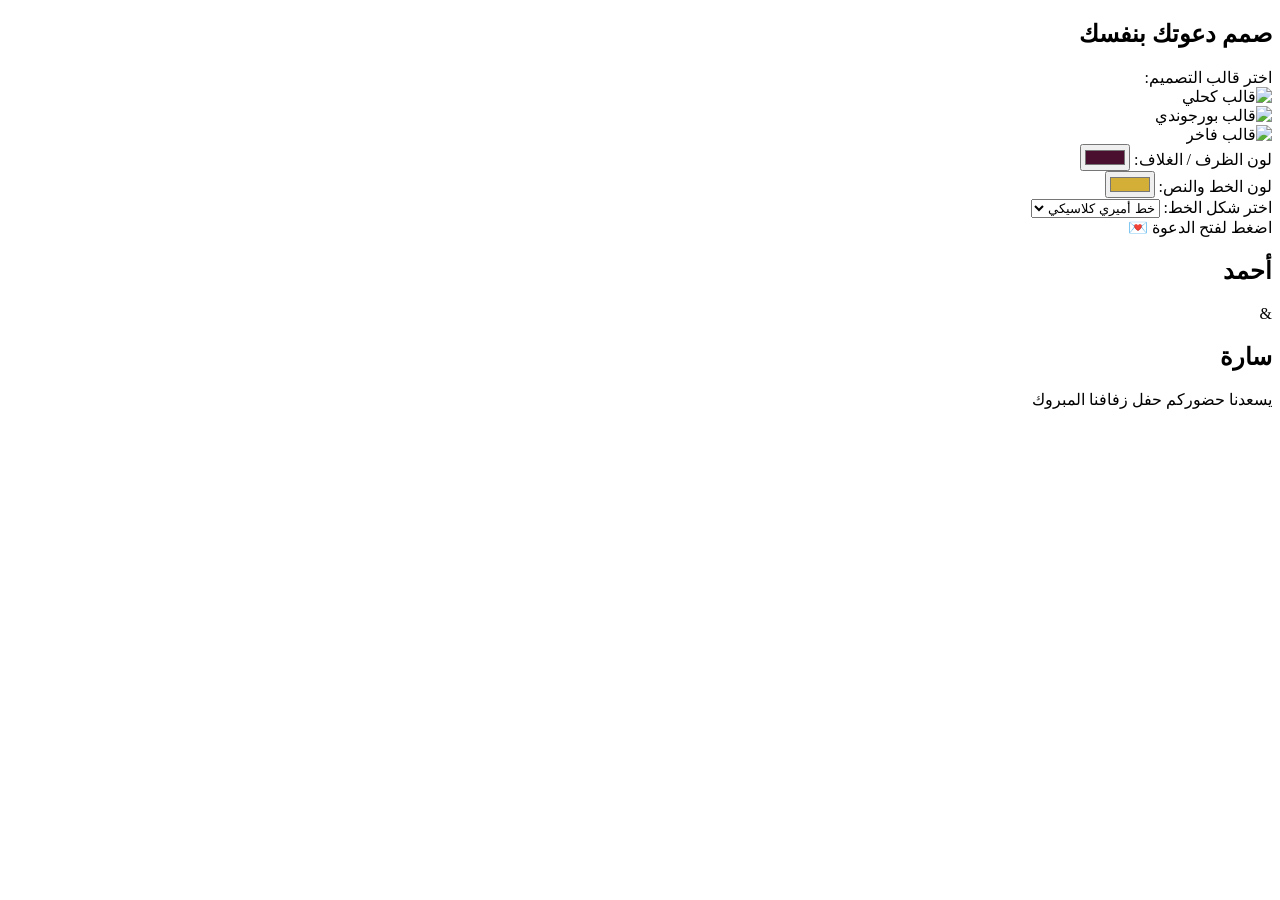
==== index.html @ c44950e5 "index.html" ====
<!DOCTYPE html>
<html lang="ar" dir="rtl">
<head>
    <meta charset="UTF-8">
    <meta name="viewport" content="width=device-width, initial-scale=1.0">
    <title>تصميم دعوات رقمية فخمة</title>
    <link rel="stylesheet" href="style.css">
    <!-- استدعاء خطوط جوجل اللي حملتها -->
    <link href="https://fonts.googleapis.com/css2?family=Amiri:wght@400;700&family=Cairo:wght@400;700&display=swap" rel="stylesheet">
</head>
<body>

    <div class="app-container">
        <!-- شاشة اختيار القالب والألوان -->
        <section class="control-panel">
            <h2>صمم دعوتك بنفسك</h2>
            
            <!-- 1. اختيار القالب الأساسي (الصور اللي رفعتها) -->
            <label>اختر قالب التصميم:</label>
            <div class="templates-grid">
                <div class="template-thumb" onclick="changeTheme('images/theme1.jpg', '#0b192c', '#d4af37')">
                    <img src="images/theme1.jpg" alt="قالب كحلي">
                </div>
                <div class="template-thumb" onclick="changeTheme('images/theme2.jpg', '#4a0e2e', '#f3e5ab')">
                    <img src="images/theme2.jpg" alt="قالب بورجوندي">
                </div>
                <div class="template-thumb" onclick="changeTheme('images/theme3.jpg', '#3b0917', '#ffffff')">
                    <img src="images/theme3.jpg" alt="قالب فاخر">
                </div>
            </div>

            <!-- 2. أدوات التحكم في الألوان (الظرف والخطوط) -->
            <div class="color-pickers">
                <div class="picker-group">
                    <label>لون الظرف / الغلاف:</label>
                    <input type="color" id="envelopeColorPicker" value="#4a0e2e" onchange="updateEnvelopeColor(this.value)">
                </div>
                <div class="picker-group">
                    <label>لون الخط والنص:</label>
                    <input type="color" id="textColorPicker" value="#d4af37" onchange="updateTextColor(this.value)">
                </div>
            </div>

            <!-- 3. اختيار الخط -->
            <label>اختر شكل الخط:</label>
            <select id="fontSelector" onchange="changeFont(this.value)">
                <option value="'Amiri', serif">خط أميري كلاسيكي</option>
                <option value="'Cairo', sans-serif">خط كايرو عصري</option>
            </select>
        </section>

        <!-- معاينة الدعوة الحية (الظرف والكارت) -->
        <section class="preview-section" id="previewBackground" style="background-image: url('images/theme1.jpg');">
            
            <!-- الظرف المتحرك الذي يفتح -->
            <div class="envelope" id="envelopeBox" onclick="openEnvelope()">
                <div class="envelope-flap" id="envelopeFlap"></div>
                <div class="seal-btn">اضغط لفتح الدعوة 💌</div>
            </div>

            <!-- محتوى الدعوة الداخلي -->
            <div class="invitation-card" id="invitationCard">
                <h1 id="groomName">أحمد</h1>
                <span class="ampersand">&</span>
                <h1 id="brideName">سارة</h1>
                <p class="event-date">يسعدنا حضوركم حفل زفافنا المبروك</p>
            </div>
        </section>
    </div>

    <script src="script.js"></script>
</body>
                  </html>
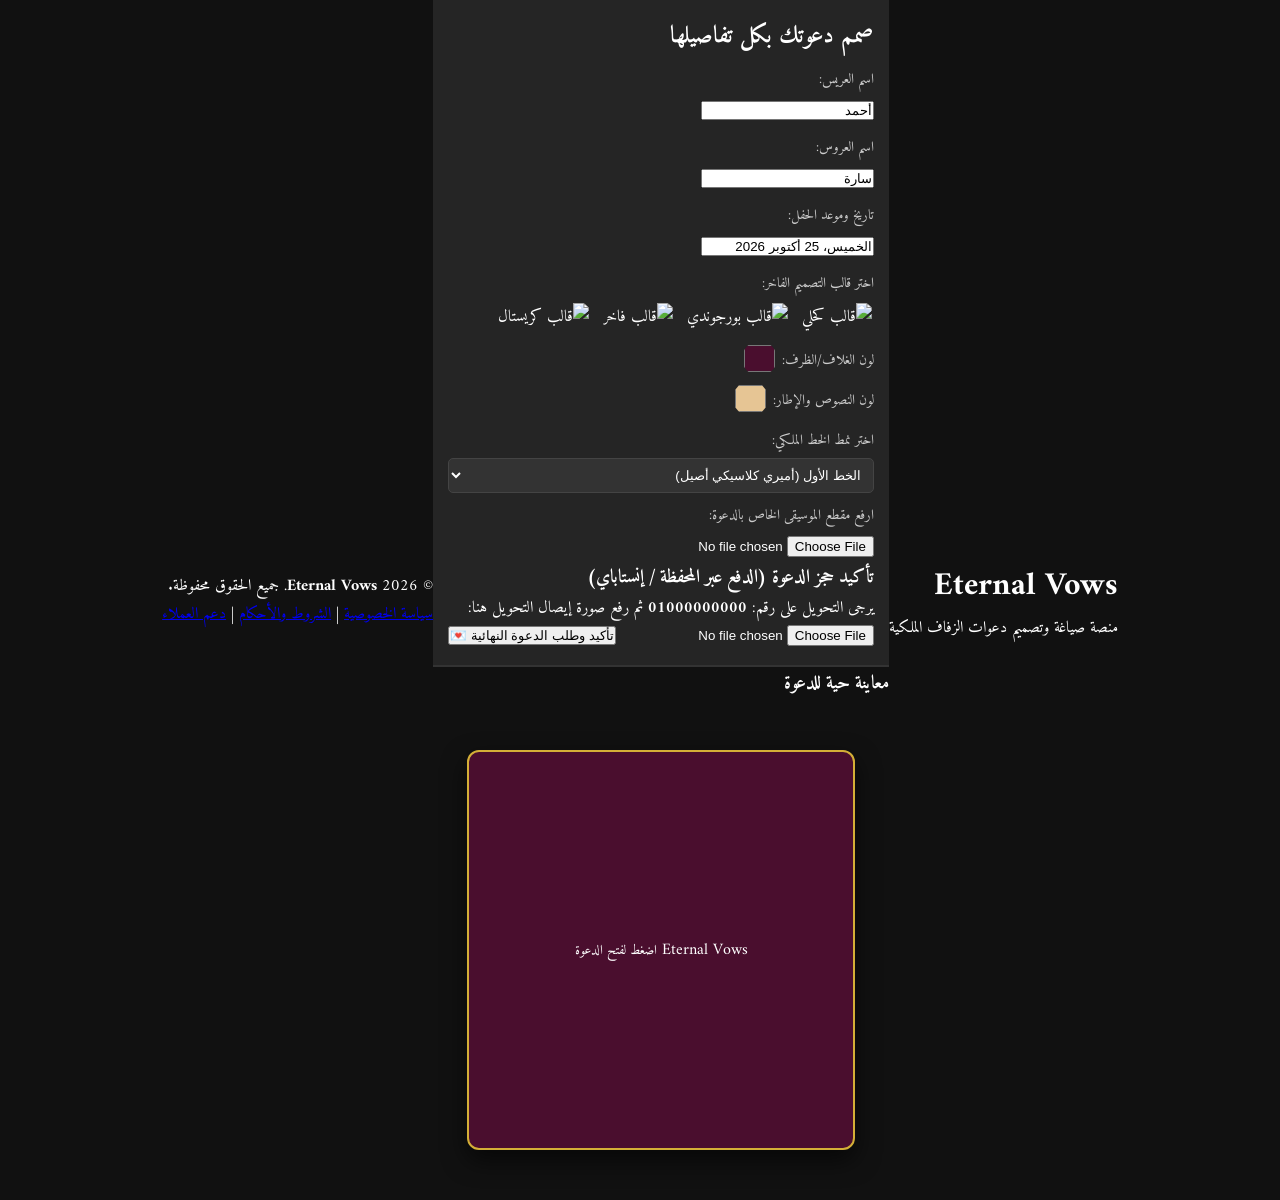
==== commit 46fbe4ae: "index.html" ====
--- a/index.html
+++ b/index.html
@@ -3,72 +3,139 @@
 <head>
     <meta charset="UTF-8">
     <meta name="viewport" content="width=device-width, initial-scale=1.0">
-    <title>تصميم دعوات رقمية فخمة</title>
+    <title>Eternal Vows | منصة دعوات الزفاف الرقمية الفخمة</title>
     <link rel="stylesheet" href="style.css">
-    <!-- استدعاء خطوط جوجل اللي حملتها -->
-    <link href="https://fonts.googleapis.com/css2?family=Amiri:wght@400;700&family=Cairo:wght@400;700&display=swap" rel="stylesheet">
+    <!-- استدعاء خطوط جوجل الافتراضية والخطوط الخاصة بك -->
+    <link href="https://fonts.googleapis.com/css2?family=Amiri:wght@400;700&family=Cairo:wght@300;400;600;700&family=Reem+Kufi:wght@400;700&display=swap" rel="stylesheet">
 </head>
 <body>
 
-    <div class="app-container">
-        <!-- شاشة اختيار القالب والألوان -->
+    <!-- الهيدر الثابت للبراند -->
+    <header class="brand-header">
+        <div class="logo-container">
+            <h1 class="brand-name">Eternal Vows</h1>
+            <p class="brand-tagline">منصة صياغة وتصميم دعوات الزفاف الملكية</p>
+        </div>
+    </header>
+
+    <!-- المحتوى الرئيسي للموقع -->
+    <main class="main-container">
+        
+        <!-- لوحة التحكم الاحترافية لتصميم الدعوة -->
         <section class="control-panel">
-            <h2>صمم دعوتك بنفسك</h2>
-            
-            <!-- 1. اختيار القالب الأساسي (الصور اللي رفعتها) -->
-            <label>اختر قالب التصميم:</label>
-            <div class="templates-grid">
-                <div class="template-thumb" onclick="changeTheme('images/theme1.jpg', '#0b192c', '#d4af37')">
-                    <img src="images/theme1.jpg" alt="قالب كحلي">
-                </div>
-                <div class="template-thumb" onclick="changeTheme('images/theme2.jpg', '#4a0e2e', '#f3e5ab')">
-                    <img src="images/theme2.jpg" alt="قالب بورجوندي">
-                </div>
-                <div class="template-thumb" onclick="changeTheme('images/theme3.jpg', '#3b0917', '#ffffff')">
-                    <img src="images/theme3.jpg" alt="قالب فاخر">
+            <h2>صمم دعوتك بكل تفاصيلها</h2>
+
+            <!-- 1. إدخال أسماء العروسين وتفاصيل الحفل -->
+            <div class="form-group">
+                <label>اسم العريس:</label>
+                <input type="text" id="inputGroom" value="أحمد" oninput="updateGroomName(this.value)">
+            </div>
+            <div class="form-group">
+                <label>اسم العروس:</label>
+                <input type="text" id="inputBride" value="سارة" oninput="updateBrideName(this.value)">
+            </div>
+            <div class="form-group">
+                <label>تاريخ وموعد الحفل:</label>
+                <input type="text" id="inputDate" value="الخميس، 25 أكتوبر 2026" oninput="updateDate(this.value)">
+            </div>
+
+            <!-- 2. اختيار القالب الأساسي -->
+            <div class="form-group">
+                <label>اختر قالب التصميم الفاخر:</label>
+                <div class="templates-grid">
+                    <div class="template-thumb" onclick="changeTheme('images/theme1.jpg', '#0f172a', '#d4af37')">
+                        <img src="images/theme1.jpg" alt="قالب كحلي">
+                    </div>
+                    <div class="template-thumb" onclick="changeTheme('images/theme2.jpg', '#4a0e2e', '#e6c594')">
+                        <img src="images/theme2.jpg" alt="قالب بورجوندي">
+                    </div>
+                    <div class="template-thumb" onclick="changeTheme('images/theme3.jpg', '#2d0c15', '#ffffff')">
+                        <img src="images/theme3.jpg" alt="قالب فاخر">
+                    </div>
+                    <div class="template-thumb" onclick="changeTheme('images/theme4.jpg', '#5c1d32', '#f3d5b5')">
+                        <img src="images/theme4.jpg" alt="قالب كريستال">
+                    </div>
                 </div>
             </div>
 
-            <!-- 2. أدوات التحكم في الألوان (الظرف والخطوط) -->
-            <div class="color-pickers">
+            <!-- 3. لوحة التحكم بالألوان الملكية المتدرجة -->
+            <div class="color-control-grid">
                 <div class="picker-group">
-                    <label>لون الظرف / الغلاف:</label>
+                    <label>لون الغلاف/الظرف:</label>
                     <input type="color" id="envelopeColorPicker" value="#4a0e2e" onchange="updateEnvelopeColor(this.value)">
                 </div>
                 <div class="picker-group">
-                    <label>لون الخط والنص:</label>
-                    <input type="color" id="textColorPicker" value="#d4af37" onchange="updateTextColor(this.value)">
+                    <label>لون النصوص والإطار:</label>
+                    <input type="color" id="textColorPicker" value="#e6c594" onchange="updateTextColor(this.value)">
                 </div>
             </div>
 
-            <!-- 3. اختيار الخط -->
-            <label>اختر شكل الخط:</label>
-            <select id="fontSelector" onchange="changeFont(this.value)">
-                <option value="'Amiri', serif">خط أميري كلاسيكي</option>
-                <option value="'Cairo', sans-serif">خط كايرو عصري</option>
-            </select>
+            <!-- 4. اختيار شكل الخطوط الخمسة الخاصة بك -->
+            <div class="form-group">
+                <label>اختر نمط الخط الملكي:</label>
+                <select id="fontSelector" onchange="changeFont(this.value)">
+                    <option value="'Amiri', serif">الخط الأول (أميري كلاسيكي أصيل)</option>
+                    <option value="'Reem Kufi', sans-serif">الخط الثاني (رُيم كوفي فخم)</option>
+                    <option value="'Cairo', sans-serif">الخط الثالث (كايرو عصري ناعم)</option>
+                    <option value="'MyCustomFont4', serif">الخط الرابع (ملكي خاص)</option>
+                    <option value="'MyCustomFont5', sans-serif">الخط الخامس (توقيعي فاخر)</option>
+                </select>
+            </div>
+
+            <!-- 5. رفع الأغنية أو الموسيقى -->
+            <div class="form-group">
+                <label>ارفع مقطع الموسيقى الخاص بالدعوة:</label>
+                <input type="file" accept="audio/*" id="audioUpload">
+            </div>
+
+            <!-- 6. تأكيد الطلب والدفع (رفع إيصال الكاش) -->
+            <div class="checkout-section">
+                <h3>تأكيد حجز الدعوة (الدفع عبر المحفظة / إنستاباي)</h3>
+                <p class="payment-instructions">يرجى التحويل على رقم: <strong>01000000000</strong> ثم رفع صورة إيصال التحويل هنا:</p>
+                <input type="file" accept="image/*" id="receiptUpload">
+                <button class="submit-btn" onclick="submitOrder()">تأكيد وطلب الدعوة النهائية 💌</button>
+            </div>
         </section>
 
-        <!-- معاينة الدعوة الحية (الظرف والكارت) -->
-        <section class="preview-section" id="previewBackground" style="background-image: url('images/theme1.jpg');">
-            
-            <!-- الظرف المتحرك الذي يفتح -->
-            <div class="envelope" id="envelopeBox" onclick="openEnvelope()">
-                <div class="envelope-flap" id="envelopeFlap"></div>
-                <div class="seal-btn">اضغط لفتح الدعوة 💌</div>
-            </div>
+        <!-- منطقة معاينة الدعوة والظرف المتحرك (تتفاعل وحدها مع التصميم) -->
+        <section class="preview-section-wrapper">
+            <h3 class="preview-title">معاينة حية للدعوة</h3>
+            <div class="preview-section" id="previewBackground" style="background-image: url('images/theme1.jpg');">
+                
+                <!-- الظرف المتحرك بالختم الشمعي -->
+                <div class="envelope" id="envelopeBox" onclick="openEnvelope()">
+                    <div class="seal-badge">
+                        <span>Eternal Vows</span>
+                        <small>اضغط لفتح الدعوة</small>
+                    </div>
+                </div>
 
-            <!-- محتوى الدعوة الداخلي -->
-            <div class="invitation-card" id="invitationCard">
-                <h1 id="groomName">أحمد</h1>
-                <span class="ampersand">&</span>
-                <h1 id="brideName">سارة</h1>
-                <p class="event-date">يسعدنا حضوركم حفل زفافنا المبروك</p>
+                <!-- محتوى كارت الدعوة الداخلي -->
+                <div class="invitation-card" id="invitationCard">
+                    <span class="invite-header-text">يسعدنا حضوركم حفل زفافنا المبارك</span>
+                    <h1 id="displayGroom">أحمد</h1>
+                    <span class="ampersand">&</span>
+                    <h1 id="displayBride">سارة</h1>
+                    <p class="event-date-display" id="displayDate">الخميس، 25 أكتوبر 2026</p>
+                    <div class="welcome-msg">لتهنئتكم ومشاركتنا أجمل لحظات العمر</div>
+                </div>
             </div>
         </section>
-    </div>
+
+    </main>
+
+    <!-- الفوتر الثابت للحقوق والسياسات -->
+    <footer class="brand-footer">
+        <div class="footer-content">
+            <p>&copy; 2026 <strong>Eternal Vows</strong>. جميع الحقوق محفوظة.</p>
+            <div class="footer-links">
+                <a href="#">سياسة الخصوصية</a> | 
+                <a href="#">الشروط والأحكام</a> | 
+                <a href="#">دعم العملاء</a>
+            </div>
+        </div>
+    </footer>
 
     <script src="script.js"></script>
 </body>
-                  </html>
-                  
+</html>
--- a/style.css
+++ b/style.css
@@ -0,0 +1,163 @@
+:root {
+    --envelope-bg: #4a0e2e;
+    --text-color: #d4af37;
+    --main-font: 'Amiri', serif;
+}
+
+* {
+    box-sizing: border-box;
+    margin: 0;
+    padding: 0;
+}
+
+body {
+    font-family: var(--main-font);
+    background-color: #111;
+    color: #fff;
+    display: flex;
+    justify-content: center;
+    align-items: center;
+    min-height: 100vh;
+}
+
+.app-container {
+    width: 100%;
+    max-width: 450px;
+    background: #1e1e1e;
+    border-radius: 20px;
+    overflow: hidden;
+    box-shadow: 0 10px 30px rgba(0,0,0,0.5);
+}
+
+.control-panel {
+    padding: 15px;
+    background: #252525;
+    border-bottom: 2px solid #333;
+}
+
+.control-panel label {
+    display: block;
+    margin: 10px 0 5px;
+    font-size: 14px;
+    color: #ccc;
+}
+
+.templates-grid {
+    display: flex;
+    gap: 10px;
+    overflow-x: auto;
+    padding-bottom: 5px;
+}
+
+.template-thumb img {
+    width: 60px;
+    height: 90px;
+    object-fit: cover;
+    border-radius: 8px;
+    cursor: pointer;
+    border: 2px solid transparent;
+}
+
+.template-thumb img:hover {
+    border-color: #d4af37;
+}
+
+.color-pickers {
+    display: flex;
+    justify-content: space-between;
+    margin-top: 10px;
+}
+
+.picker-group {
+    display: flex;
+    align-items: center;
+    gap: 5px;
+}
+
+.picker-group input[type="color"] {
+    border: none;
+    width: 35px;
+    height: 35px;
+    border-radius: 50%;
+    cursor: pointer;
+    background: none;
+}
+
+select {
+    width: 100%;
+    padding: 8px;
+    border-radius: 5px;
+    background: #333;
+    color: #fff;
+    border: 1px solid #444;
+}
+
+/* شاشة المعاينة والظرف */
+.preview-section {
+    position: relative;
+    width: 100%;
+    height: 500px;
+    background-size: cover;
+    background-position: center;
+    display: flex;
+    justify-content: center;
+    align-items: center;
+    overflow: hidden;
+}
+
+/* الظرف */
+.envelope {
+    position: absolute;
+    width: 85%;
+    height: 80%;
+    background-color: var(--envelope-bg);
+    border-radius: 12px;
+    box-shadow: 0 10px 25px rgba(0,0,0,0.6);
+    display: flex;
+    justify-content: center;
+    align-items: center;
+    cursor: pointer;
+    transition: transform 0.8s ease, opacity 0.5s ease;
+    z-index: 10;
+    border: 2px solid var(--text-color);
+}
+
+.envelope.open {
+    transform: translateY(-100%) scale(0.9);
+    opacity: 0;
+    pointer-events: none;
+}
+
+.seal-btn {
+    background: var(--text-color);
+    color: #111;
+    padding: 10px 20px;
+    border-radius: 30px;
+    font-weight: bold;
+    box-shadow: 0 4px 10px rgba(0,0,0,0.3);
+}
+
+/* كارت الدعوة الداخلي */
+.invitation-card {
+    text-align: center;
+    padding: 20px;
+    z-index: 1;
+    color: var(--text-color);
+    font-family: var(--main-font);
+}
+
+.invitation-card h1 {
+    font-size: 32px;
+    margin: 5px 0;
+    text-shadow: 0 2px 4px rgba(0,0,0,0.5);
+}
+
+.ampersand {
+    font-size: 20px;
+    color: var(--text-color);
+}
+
+.event-date {
+    margin-top: 15px;
+    font-size: 16px;
+  }
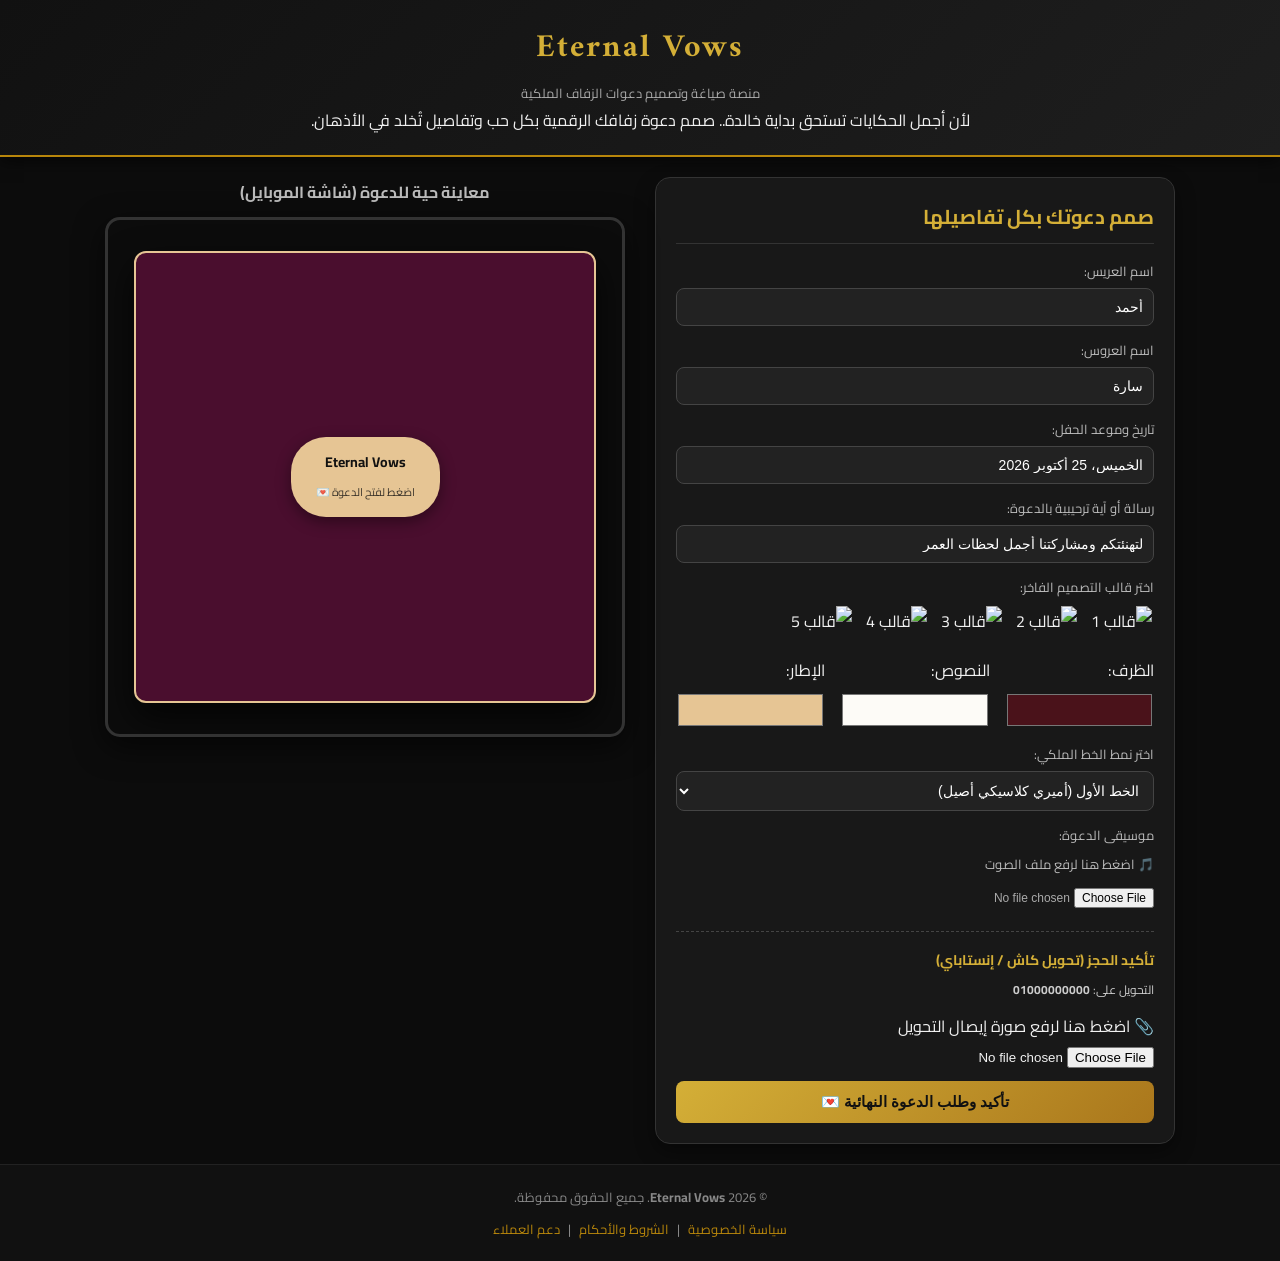
==== commit 1a4c7456: "index.html" ====
--- a/index.html
+++ b/index.html
@@ -5,27 +5,30 @@
     <meta name="viewport" content="width=device-width, initial-scale=1.0">
     <title>Eternal Vows | منصة دعوات الزفاف الرقمية الفخمة</title>
     <link rel="stylesheet" href="style.css">
-    <!-- استدعاء خطوط جوجل الافتراضية والخطوط الخاصة بك -->
+    <!-- استدعاء خطوط جوجل والخطوط الملكية -->
     <link href="https://fonts.googleapis.com/css2?family=Amiri:wght@400;700&family=Cairo:wght@300;400;600;700&family=Reem+Kufi:wght@400;700&display=swap" rel="stylesheet">
 </head>
 <body>
 
-    <!-- الهيدر الثابت للبراند -->
+    <!-- الهيدر الثابت للبراند مع الجملة الترحيبية الراقية -->
     <header class="brand-header">
         <div class="logo-container">
             <h1 class="brand-name">Eternal Vows</h1>
             <p class="brand-tagline">منصة صياغة وتصميم دعوات الزفاف الملكية</p>
+        </div>
+        <div class="welcome-banner">
+            <p>لأن أجمل الحكايات تستحق بداية خالدة.. صمم دعوة زفافك الرقمية بكل حب وتفاصيل تُخلد في الأذهان.</p>
         </div>
     </header>
 
     <!-- المحتوى الرئيسي للموقع -->
     <main class="main-container">
         
-        <!-- لوحة التحكم الاحترافية لتصميم الدعوة -->
+        <!-- لوحة التحكم الاحترافية -->
         <section class="control-panel">
             <h2>صمم دعوتك بكل تفاصيلها</h2>
 
-            <!-- 1. إدخال أسماء العروسين وتفاصيل الحفل -->
+            <!-- أسماء العروسين وتاريخ الحفل -->
             <div class="form-group">
                 <label>اسم العريس:</label>
                 <input type="text" id="inputGroom" value="أحمد" oninput="updateGroomName(this.value)">
@@ -38,39 +41,50 @@
                 <label>تاريخ وموعد الحفل:</label>
                 <input type="text" id="inputDate" value="الخميس، 25 أكتوبر 2026" oninput="updateDate(this.value)">
             </div>
+            <div class="form-group">
+                <label>رسالة أو آية ترحيبية بالدعوة:</label>
+                <input type="text" id="inputCustomMsg" value="لتهنئتكم ومشاركتنا أجمل لحظات العمر" oninput="updateCustomMsg(this.value)">
+            </div>
 
-            <!-- 2. اختيار القالب الأساسي -->
+            <!-- اختيار القالب الأساسي من صورك -->
             <div class="form-group">
                 <label>اختر قالب التصميم الفاخر:</label>
                 <div class="templates-grid">
-                    <div class="template-thumb" onclick="changeTheme('images/theme1.jpg', '#0f172a', '#d4af37')">
-                        <img src="images/theme1.jpg" alt="قالب كحلي">
+                    <div class="template-thumb" onclick="changeTheme('images/theme1.jpg', '#4a121a', '#fdfbf7', '#e6c594')">
+                        <img src="images/theme1.jpg" alt="قالب 1">
                     </div>
-                    <div class="template-thumb" onclick="changeTheme('images/theme2.jpg', '#4a0e2e', '#e6c594')">
-                        <img src="images/theme2.jpg" alt="قالب بورجوندي">
+                    <div class="template-thumb" onclick="changeTheme('images/theme2.jpg', '#2d0c15', '#fdfbf7', '#d4af37')">
+                        <img src="images/theme2.jpg" alt="قالب 2">
                     </div>
-                    <div class="template-thumb" onclick="changeTheme('images/theme3.jpg', '#2d0c15', '#ffffff')">
-                        <img src="images/theme3.jpg" alt="قالب فاخر">
+                    <div class="template-thumb" onclick="changeTheme('images/theme3.jpg', '#1e293b', '#ffffff', '#b8860b')">
+                        <img src="images/theme3.jpg" alt="قالب 3">
                     </div>
-                    <div class="template-thumb" onclick="changeTheme('images/theme4.jpg', '#5c1d32', '#f3d5b5')">
-                        <img src="images/theme4.jpg" alt="قالب كريستال">
+                    <div class="template-thumb" onclick="changeTheme('images/theme4.jpg', '#5c1d32', '#f3d5b5', '#e6c594')">
+                        <img src="images/theme4.jpg" alt="قالب 4">
+                    </div>
+                    <div class="template-thumb" onclick="changeTheme('images/theme5.jpg', '#3b0917', '#ffffff', '#d4af37')">
+                        <img src="images/theme5.jpg" alt="قالب 5">
                     </div>
                 </div>
             </div>
 
-            <!-- 3. لوحة التحكم بالألوان الملكية المتدرجة -->
+            <!-- تدرج الألوان الحر (زنجي مع سكري وذهبي) -->
             <div class="color-control-grid">
                 <div class="picker-group">
-                    <label>لون الغلاف/الظرف:</label>
-                    <input type="color" id="envelopeColorPicker" value="#4a0e2e" onchange="updateEnvelopeColor(this.value)">
+                    <label>الظرف:</label>
+                    <input type="color" id="envelopeColorPicker" value="#4a121a" onchange="updateEnvelopeColor(this.value)">
                 </div>
                 <div class="picker-group">
-                    <label>لون النصوص والإطار:</label>
-                    <input type="color" id="textColorPicker" value="#e6c594" onchange="updateTextColor(this.value)">
+                    <label>النصوص:</label>
+                    <input type="color" id="textColorPicker" value="#fdfbf7" onchange="updateTextColor(this.value)">
+                </div>
+                <div class="picker-group">
+                    <label>الإطار:</label>
+                    <input type="color" id="accentColorPicker" value="#e6c594" onchange="updateAccentColor(this.value)">
                 </div>
             </div>
 
-            <!-- 4. اختيار شكل الخطوط الخمسة الخاصة بك -->
+            <!-- اختيار الخط (يؤثر على الكارت الداخلي فقط) -->
             <div class="form-group">
                 <label>اختر نمط الخط الملكي:</label>
                 <select id="fontSelector" onchange="changeFont(this.value)">
@@ -82,49 +96,55 @@
                 </select>
             </div>
 
-            <!-- 5. رفع الأغنية أو الموسيقى -->
+            <!-- رفع الأغنية وزر مخصص -->
             <div class="form-group">
-                <label>ارفع مقطع الموسيقى الخاص بالدعوة:</label>
-                <input type="file" accept="audio/*" id="audioUpload">
+                <label>موسيقى الدعوة:</label>
+                <label for="audioUpload" class="file-upload-btn" id="audioLabel">🎵 اضغط هنا لرفع ملف الصوت</label>
+                <input type="file" accept="audio/*" id="audioUpload" onchange="updateFileName(this, 'audioLabel')">
             </div>
 
-            <!-- 6. تأكيد الطلب والدفع (رفع إيصال الكاش) -->
+            <!-- تأكيد الطلب والدفع -->
             <div class="checkout-section">
-                <h3>تأكيد حجز الدعوة (الدفع عبر المحفظة / إنستاباي)</h3>
-                <p class="payment-instructions">يرجى التحويل على رقم: <strong>01000000000</strong> ثم رفع صورة إيصال التحويل هنا:</p>
-                <input type="file" accept="image/*" id="receiptUpload">
+                <h3>تأكيد الحجز (تحويل كاش / إنستاباي)</h3>
+                <p class="payment-instructions">التحويل على: <strong>01000000000</strong></p>
+                
+                <label for="receiptUpload" class="file-upload-btn" id="receiptLabel">📎 اضغط هنا لرفع صورة إيصال التحويل</label>
+                <input type="file" accept="image/*" id="receiptUpload" onchange="updateFileName(this, 'receiptLabel')">
+                
                 <button class="submit-btn" onclick="submitOrder()">تأكيد وطلب الدعوة النهائية 💌</button>
             </div>
         </section>
 
-        <!-- منطقة معاينة الدعوة والظرف المتحرك (تتفاعل وحدها مع التصميم) -->
+        <!-- معاينة الدعوة داخل إطار الموبايل الفخم -->
         <section class="preview-section-wrapper">
-            <h3 class="preview-title">معاينة حية للدعوة</h3>
-            <div class="preview-section" id="previewBackground" style="background-image: url('images/theme1.jpg');">
-                
-                <!-- الظرف المتحرك بالختم الشمعي -->
-                <div class="envelope" id="envelopeBox" onclick="openEnvelope()">
-                    <div class="seal-badge">
-                        <span>Eternal Vows</span>
-                        <small>اضغط لفتح الدعوة</small>
+            <h3 class="preview-title">معاينة حية للدعوة (شاشة الموبايل)</h3>
+            <div class="mobile-mockup-frame">
+                <div class="preview-section" id="previewBackground" style="background-image: url('images/theme1.jpg');">
+                    
+                    <!-- الظرف المتحرك -->
+                    <div class="envelope" id="envelopeBox" onclick="openEnvelope()">
+                        <div class="seal-badge">
+                            <span>Eternal Vows</span>
+                            <small>اضغط لفتح الدعوة 💌</small>
+                        </div>
                     </div>
-                </div>
 
-                <!-- محتوى كارت الدعوة الداخلي -->
-                <div class="invitation-card" id="invitationCard">
-                    <span class="invite-header-text">يسعدنا حضوركم حفل زفافنا المبارك</span>
-                    <h1 id="displayGroom">أحمد</h1>
-                    <span class="ampersand">&</span>
-                    <h1 id="displayBride">سارة</h1>
-                    <p class="event-date-display" id="displayDate">الخميس، 25 أكتوبر 2026</p>
-                    <div class="welcome-msg">لتهنئتكم ومشاركتنا أجمل لحظات العمر</div>
+                    <!-- كارت الدعوة الداخلي -->
+                    <div class="invitation-card" id="invitationCard">
+                        <span class="invite-header-text">يسعدنا حضوركم حفل زفافنا المبارك</span>
+                        <h1 id="displayGroom">أحمد</h1>
+                        <span class="ampersand">&</span>
+                        <h1 id="displayBride">سارة</h1>
+                        <p class="event-date-display" id="displayDate">الخميس، 25 أكتوبر 2026</p>
+                        <div class="welcome-msg" id="displayCustomMsg">لتهنئتكم ومشاركتنا أجمل لحظات العمر</div>
+                    </div>
                 </div>
             </div>
         </section>
 
     </main>
 
-    <!-- الفوتر الثابت للحقوق والسياسات -->
+    <!-- الفوتر الثابت -->
     <footer class="brand-footer">
         <div class="footer-content">
             <p>&copy; 2026 <strong>Eternal Vows</strong>. جميع الحقوق محفوظة.</p>
--- a/style.css
+++ b/style.css
@@ -1,7 +1,19 @@
 :root {
+    --brand-primary: #1a1a1a;
+    --brand-gold: #d4af37;
     --envelope-bg: #4a0e2e;
-    --text-color: #d4af37;
+    --text-color: #e6c594;
     --main-font: 'Amiri', serif;
+}
+
+/* تعريف خطوطك الخاصة المضافة في مجلد fonts */
+@font-face {
+    font-family: 'MyCustomFont4';
+    src: url('fonts/font4.ttf');
+}
+@font-face {
+    font-family: 'MyCustomFont5';
+    src: url('fonts/font5.ttf');
 }
 
 * {
@@ -11,35 +23,95 @@
 }
 
 body {
-    font-family: var(--main-font);
-    background-color: #111;
+    font-family: 'Cairo', sans-serif;
+    background-color: #0c0c0c;
+    color: #f1f1f1;
+    display: flex;
+    flex-direction: column;
+    min-height: 100vh;
+}
+
+/* الهيدر الثابت الفخم */
+.brand-header {
+    background: linear-gradient(135deg, #111, #1e1e1e);
+    border-bottom: 2px solid #b8860b;
+    padding: 20px;
+    text-align: center;
+    box-shadow: 0 4px 15px rgba(0,0,0,0.6);
+}
+
+.brand-name {
+    font-family: 'Amiri', serif;
+    font-size: 32px;
+    color: #d4af37;
+    letter-spacing: 2px;
+}
+
+.brand-tagline {
+    font-size: 13px;
+    color: #aaa;
+    margin-top: 5px;
+}
+
+/* الحاوية الرئيسية للموقع */
+.main-container {
+    flex: 1;
+    width: 100%;
+    max-width: 1100px;
+    margin: 20px auto;
+    padding: 0 15px;
+    display: grid;
+    grid-template-columns: 1fr 1fr;
+    gap: 30px;
+}
+
+@media(max-width: 768px) {
+    .main-container {
+        grid-template-columns: 1fr;
+    }
+}
+
+/* لوحة التحكم الاحترافية */
+.control-panel {
+    background: #181818;
+    border: 1px solid #333;
+    border-radius: 15px;
+    padding: 20px;
+    box-shadow: 0 8px 20px rgba(0,0,0,0.4);
+}
+
+.control-panel h2 {
+    font-size: 20px;
+    color: #d4af37;
+    margin-bottom: 15px;
+    border-bottom: 1px solid #333;
+    padding-bottom: 8px;
+}
+
+.form-group {
+    margin-bottom: 12px;
+}
+
+.form-group label {
+    display: block;
+    font-size: 13px;
+    color: #bbb;
+    margin-bottom: 5px;
+}
+
+.form-group input[type="text"], select {
+    width: 100%;
+    padding: 10px;
+    border-radius: 8px;
+    background: #222;
     color: #fff;
-    display: flex;
-    justify-content: center;
-    align-items: center;
-    min-height: 100vh;
-}
-
-.app-container {
-    width: 100%;
-    max-width: 450px;
-    background: #1e1e1e;
-    border-radius: 20px;
-    overflow: hidden;
-    box-shadow: 0 10px 30px rgba(0,0,0,0.5);
-}
-
-.control-panel {
-    padding: 15px;
-    background: #252525;
-    border-bottom: 2px solid #333;
-}
-
-.control-panel label {
-    display: block;
-    margin: 10px 0 5px;
+    border: 1px solid #444;
     font-size: 14px;
-    color: #ccc;
+}
+
+.form-group input[type="file"] {
+    font-size: 12px;
+    color: #aaa;
 }
 
 .templates-grid {
@@ -50,114 +122,212 @@
 }
 
 .template-thumb img {
-    width: 60px;
-    height: 90px;
+    width: 55px;
+    height: 80px;
     object-fit: cover;
-    border-radius: 8px;
+    border-radius: 6px;
     cursor: pointer;
     border: 2px solid transparent;
+    transition: 0.3s;
 }
 
 .template-thumb img:hover {
     border-color: #d4af37;
-}
-
-.color-pickers {
-    display: flex;
-    justify-content: space-between;
-    margin-top: 10px;
+    transform: scale(1.05);
+}
+
+.color-control-grid {
+    display: flex;
+    gap: 15px;
+    margin-bottom: 12px;
 }
 
 .picker-group {
-    display: flex;
-    align-items: center;
+    flex: 1;
+    display: flex;
+    flex-direction: column;
     gap: 5px;
 }
 
 .picker-group input[type="color"] {
+    width: 100%;
+    height: 40px;
     border: none;
-    width: 35px;
-    height: 35px;
-    border-radius: 50%;
+    border-radius: 6px;
     cursor: pointer;
     background: none;
 }
 
-select {
-    width: 100%;
-    padding: 8px;
-    border-radius: 5px;
-    background: #333;
-    color: #fff;
-    border: 1px solid #444;
-}
-
-/* شاشة المعاينة والظرف */
+/* قسم الدفع */
+.checkout-section {
+    margin-top: 20px;
+    padding-top: 15px;
+    border-top: 1px dashed #444;
+}
+
+.checkout-section h3 {
+    font-size: 14px;
+    color: #d4af37;
+    margin-bottom: 5px;
+}
+
+.payment-instructions {
+    font-size: 12px;
+    color: #ccc;
+    margin-bottom: 10px;
+}
+
+.submit-btn {
+    width: 100%;
+    background: linear-gradient(135deg, #d4af37, #aa771c);
+    color: #111;
+    padding: 12px;
+    border: none;
+    border-radius: 8px;
+    font-weight: bold;
+    font-size: 15px;
+    cursor: pointer;
+    margin-top: 10px;
+    transition: 0.3s;
+}
+
+.submit-btn:hover {
+    opacity: 0.9;
+    transform: translateY(-2px);
+}
+
+/* صندوق المعاينة الحية */
+.preview-section-wrapper {
+    display: flex;
+    flex-direction: column;
+}
+
+.preview-title {
+    font-size: 16px;
+    color: #bbb;
+    margin-bottom: 10px;
+    text-align: center;
+}
+
 .preview-section {
     position: relative;
     width: 100%;
-    height: 500px;
+    height: 520px;
     background-size: cover;
     background-position: center;
+    border-radius: 15px;
+    overflow: hidden;
+    box-shadow: 0 10px 30px rgba(0,0,0,0.6);
+    border: 3px solid #333;
     display: flex;
     justify-content: center;
     align-items: center;
-    overflow: hidden;
-}
-
-/* الظرف */
+}
+
+/* الظرف المتحرك */
 .envelope {
     position: absolute;
-    width: 85%;
-    height: 80%;
+    width: 90%;
+    height: 88%;
     background-color: var(--envelope-bg);
     border-radius: 12px;
-    box-shadow: 0 10px 25px rgba(0,0,0,0.6);
+    box-shadow: 0 15px 35px rgba(0,0,0,0.7);
     display: flex;
     justify-content: center;
     align-items: center;
     cursor: pointer;
-    transition: transform 0.8s ease, opacity 0.5s ease;
+    transition: transform 0.8s cubic-bezier(0.4, 0, 0.2, 1), opacity 0.5s ease;
     z-index: 10;
     border: 2px solid var(--text-color);
 }
 
 .envelope.open {
-    transform: translateY(-100%) scale(0.9);
+    transform: translateY(-110%) scale(0.9);
     opacity: 0;
     pointer-events: none;
 }
 
-.seal-btn {
+.seal-badge {
     background: var(--text-color);
     color: #111;
-    padding: 10px 20px;
-    border-radius: 30px;
+    padding: 12px 25px;
+    border-radius: 35px;
+    text-align: center;
+    box-shadow: 0 5px 15px rgba(0,0,0,0.4);
+}
+
+.seal-badge span {
+    display: block;
     font-weight: bold;
-    box-shadow: 0 4px 10px rgba(0,0,0,0.3);
+    font-size: 14px;
+}
+
+.seal-badge small {
+    font-size: 11px;
+    opacity: 0.8;
 }
 
 /* كارت الدعوة الداخلي */
 .invitation-card {
     text-align: center;
-    padding: 20px;
+    padding: 25px;
     z-index: 1;
     color: var(--text-color);
     font-family: var(--main-font);
+    width: 100%;
+}
+
+.invite-header-text {
+    font-size: 14px;
+    letter-spacing: 1px;
+    opacity: 0.9;
 }
 
 .invitation-card h1 {
-    font-size: 32px;
+    font-size: 38px;
+    margin: 10px 0;
+    text-shadow: 0 2px 5px rgba(0,0,0,0.6);
+}
+
+.ampersand {
+    font-size: 24px;
+    display: block;
     margin: 5px 0;
-    text-shadow: 0 2px 4px rgba(0,0,0,0.5);
-}
-
-.ampersand {
-    font-size: 20px;
-    color: var(--text-color);
-}
-
-.event-date {
+}
+
+.event-date-display {
     margin-top: 15px;
-    font-size: 16px;
-  }
+    font-size: 15px;
+    font-weight: bold;
+}
+
+.welcome-msg {
+    margin-top: 15px;
+    font-size: 13px;
+    opacity: 0.85;
+}
+
+/* الفوتر */
+.brand-footer {
+    background: #111;
+    border-top: 1px solid #222;
+    padding: 20px;
+    text-align: center;
+    font-size: 13px;
+    color: #888;
+    margin-top: auto;
+}
+
+.footer-links {
+    margin-top: 8px;
+}
+
+.footer-links a {
+    color: #b8860b;
+    text-decoration: none;
+    margin: 0 5px;
+}
+
+.footer-links a:hover {
+    text-decoration: underline;
+}
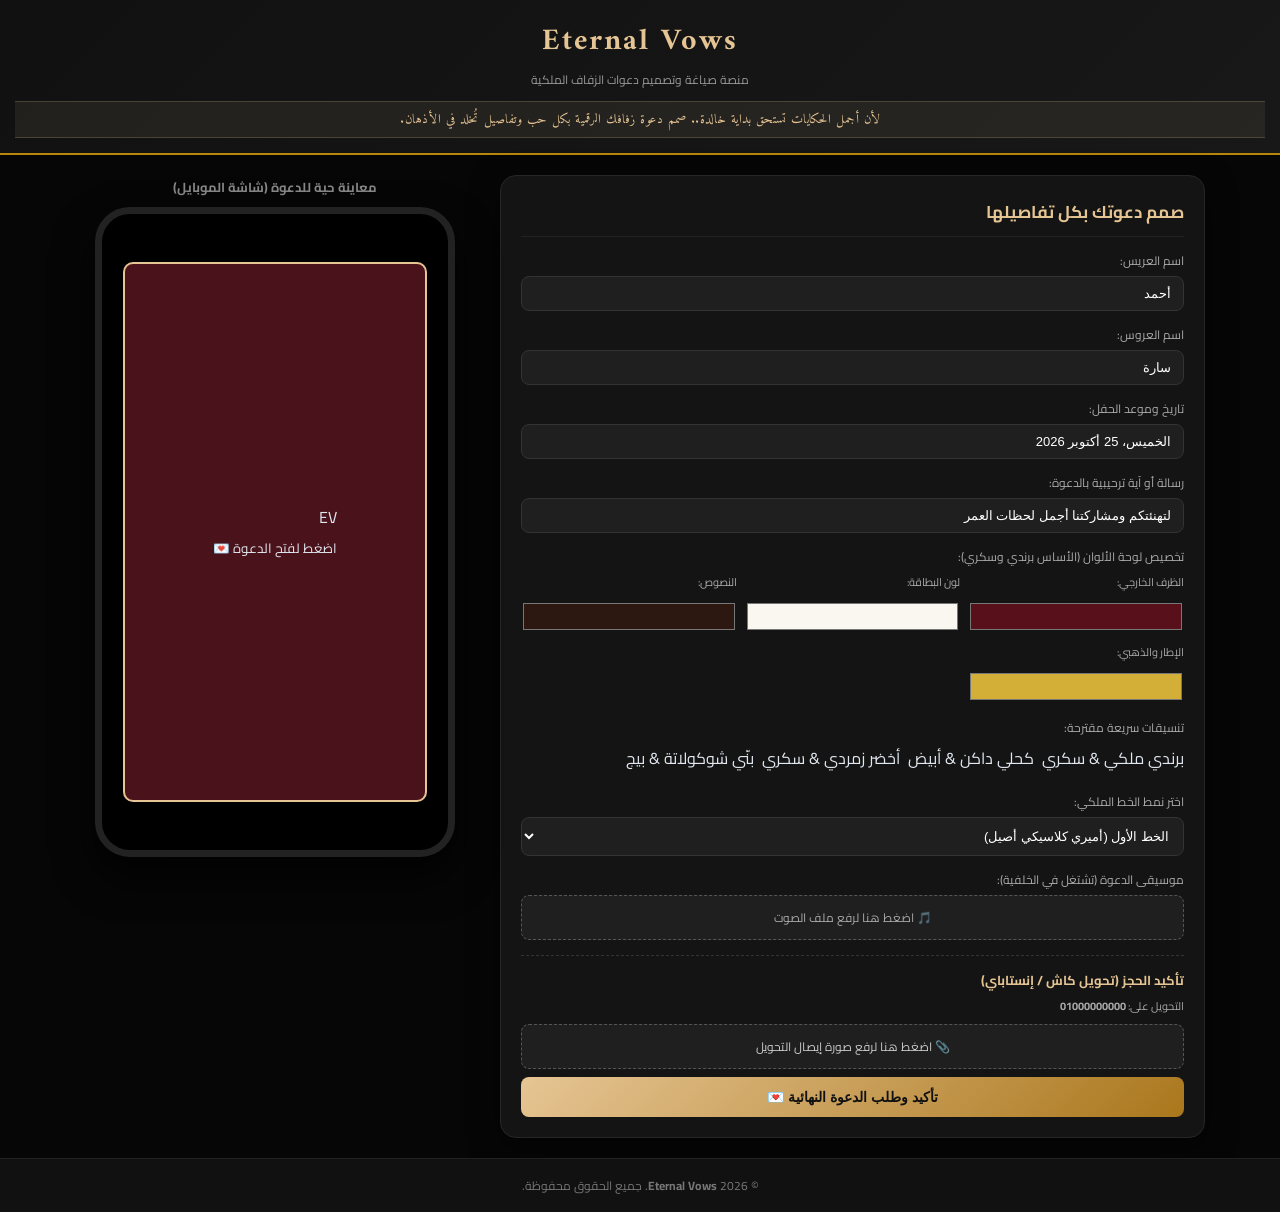
==== commit 689ed559: "index.html" ====
--- a/index.html
+++ b/index.html
@@ -5,12 +5,10 @@
     <meta name="viewport" content="width=device-width, initial-scale=1.0">
     <title>Eternal Vows | منصة دعوات الزفاف الرقمية الفخمة</title>
     <link rel="stylesheet" href="style.css">
-    <!-- استدعاء خطوط جوجل والخطوط الملكية -->
     <link href="https://fonts.googleapis.com/css2?family=Amiri:wght@400;700&family=Cairo:wght@300;400;600;700&family=Reem+Kufi:wght@400;700&display=swap" rel="stylesheet">
 </head>
 <body>
 
-    <!-- الهيدر الثابت للبراند مع الجملة الترحيبية الراقية -->
     <header class="brand-header">
         <div class="logo-container">
             <h1 class="brand-name">Eternal Vows</h1>
@@ -21,14 +19,12 @@
         </div>
     </header>
 
-    <!-- المحتوى الرئيسي للموقع -->
     <main class="main-container">
         
-        <!-- لوحة التحكم الاحترافية -->
+        <!-- لوحة التحكم -->
         <section class="control-panel">
             <h2>صمم دعوتك بكل تفاصيلها</h2>
 
-            <!-- أسماء العروسين وتاريخ الحفل -->
             <div class="form-group">
                 <label>اسم العريس:</label>
                 <input type="text" id="inputGroom" value="أحمد" oninput="updateGroomName(this.value)">
@@ -46,64 +42,55 @@
                 <input type="text" id="inputCustomMsg" value="لتهنئتكم ومشاركتنا أجمل لحظات العمر" oninput="updateCustomMsg(this.value)">
             </div>
 
-            <!-- اختيار القالب الأساسي من صورك -->
+            <!-- التحكم الحر في الألوان (البرندي والسكري أساسي مع حرية التغيير) -->
             <div class="form-group">
-                <label>اختر قالب التصميم الفاخر:</label>
-                <div class="templates-grid">
-                    <div class="template-thumb" onclick="changeTheme('images/theme1.jpg', '#4a121a', '#fdfbf7', '#e6c594')">
-                        <img src="images/theme1.jpg" alt="قالب 1">
+                <label>تخصيص لوحة الألوان (الأساس برندي وسكري):</label>
+                <div class="color-control-grid">
+                    <div class="picker-group">
+                        <label>الظرف الخارجي:</label>
+                        <input type="color" id="envelopeColorPicker" value="#58111A" onchange="updateEnvelopeColor(this.value)">
                     </div>
-                    <div class="template-thumb" onclick="changeTheme('images/theme2.jpg', '#2d0c15', '#fdfbf7', '#d4af37')">
-                        <img src="images/theme2.jpg" alt="قالب 2">
+                    <div class="picker-group">
+                        <label>لون البطاقة:</label>
+                        <input type="color" id="cardBgColorPicker" value="#FAF6F0" onchange="updateCardBgColor(this.value)">
                     </div>
-                    <div class="template-thumb" onclick="changeTheme('images/theme3.jpg', '#1e293b', '#ffffff', '#b8860b')">
-                        <img src="images/theme3.jpg" alt="قالب 3">
+                    <div class="picker-group">
+                        <label>النصوص:</label>
+                        <input type="color" id="textColorPicker" value="#2C1810" onchange="updateTextColor(this.value)">
                     </div>
-                    <div class="template-thumb" onclick="changeTheme('images/theme4.jpg', '#5c1d32', '#f3d5b5', '#e6c594')">
-                        <img src="images/theme4.jpg" alt="قالب 4">
-                    </div>
-                    <div class="template-thumb" onclick="changeTheme('images/theme5.jpg', '#3b0917', '#ffffff', '#d4af37')">
-                        <img src="images/theme5.jpg" alt="قالب 5">
+                    <div class="picker-group">
+                        <label>الإطار والذهبي:</label>
+                        <input type="color" id="accentColorPicker" value="#D4AF37" onchange="updateAccentColor(this.value)">
                     </div>
                 </div>
             </div>
 
-            <!-- تدرج الألوان الحر (زنجي مع سكري وذهبي) -->
-            <div class="color-control-grid">
-                <div class="picker-group">
-                    <label>الظرف:</label>
-                    <input type="color" id="envelopeColorPicker" value="#4a121a" onchange="updateEnvelopeColor(this.value)">
-                </div>
-                <div class="picker-group">
-                    <label>النصوص:</label>
-                    <input type="color" id="textColorPicker" value="#fdfbf7" onchange="updateTextColor(this.value)">
-                </div>
-                <div class="picker-group">
-                    <label>الإطار:</label>
-                    <input type="color" id="accentColorPicker" value="#e6c594" onchange="updateAccentColor(this.value)">
+            <!-- تنسيقات سريعة مقترحة -->
+            <div class="form-group">
+                <label>تنسيقات سريعة مقترحة:</label>
+                <div class="templates-grid">
+                    <div class="template-thumb" onclick="applyPreset('#58111A', '#FAF6F0', '#2C1810', '#D4AF37')"><span>برندي ملكي & سكري</span></div>
+                    <div class="template-thumb" onclick="applyPreset('#1E293B', '#FFFFFF', '#0F172A', '#C5A059')"><span>كحلي داكن & أبيض</span></div>
+                    <div class="template-thumb" onclick="applyPreset('#14231E', '#F4F9F5', '#112218', '#A3B899')"><span>أخضر زمردي & سكري</span></div>
+                    <div class="template-thumb" onclick="applyPreset('#2C221E', '#FFF8F0', '#221814', '#D48C46')"><span>بنّي شوكولاتة & بيج</span></div>
                 </div>
             </div>
 
-            <!-- اختيار الخط (يؤثر على الكارت الداخلي فقط) -->
             <div class="form-group">
                 <label>اختر نمط الخط الملكي:</label>
                 <select id="fontSelector" onchange="changeFont(this.value)">
                     <option value="'Amiri', serif">الخط الأول (أميري كلاسيكي أصيل)</option>
                     <option value="'Reem Kufi', sans-serif">الخط الثاني (رُيم كوفي فخم)</option>
                     <option value="'Cairo', sans-serif">الخط الثالث (كايرو عصري ناعم)</option>
-                    <option value="'MyCustomFont4', serif">الخط الرابع (ملكي خاص)</option>
-                    <option value="'MyCustomFont5', sans-serif">الخط الخامس (توقيعي فاخر)</option>
                 </select>
             </div>
 
-            <!-- رفع الأغنية وزر مخصص -->
             <div class="form-group">
-                <label>موسيقى الدعوة:</label>
+                <label>موسيقى الدعوة (تشتغل في الخلفية):</label>
                 <label for="audioUpload" class="file-upload-btn" id="audioLabel">🎵 اضغط هنا لرفع ملف الصوت</label>
-                <input type="file" accept="audio/*" id="audioUpload" onchange="updateFileName(this, 'audioLabel')">
+                <input type="file" accept="audio/*" id="audioUpload" onchange="handleAudioUpload(this)">
             </div>
 
-            <!-- تأكيد الطلب والدفع -->
             <div class="checkout-section">
                 <h3>تأكيد الحجز (تحويل كاش / إنستاباي)</h3>
                 <p class="payment-instructions">التحويل على: <strong>01000000000</strong></p>
@@ -115,45 +102,46 @@
             </div>
         </section>
 
-        <!-- معاينة الدعوة داخل إطار الموبايل الفخم -->
+        <!-- شاشة المعاينة (إطار الموبايل) -->
         <section class="preview-section-wrapper">
             <h3 class="preview-title">معاينة حية للدعوة (شاشة الموبايل)</h3>
             <div class="mobile-mockup-frame">
-                <div class="preview-section" id="previewBackground" style="background-image: url('images/theme1.jpg');">
+                <div class="preview-section" id="previewBackground">
                     
-                    <!-- الظرف المتحرك -->
-                    <div class="envelope" id="envelopeBox" onclick="openEnvelope()">
-                        <div class="seal-badge">
-                            <span>Eternal Vows</span>
-                            <small>اضغط لفتح الدعوة 💌</small>
+                    <!-- عنصر الصوت المخفي للتشغيل التلقائي عند الفتح -->
+                    <audio id="bgMusic" loop></audio>
+
+                    <!-- الظرف الفخم مع ختم الشمع الملكي -->
+                    <div class="envelope" id="envelopeBox" onclick="openEnvelopeWithMusic()">
+                        <div class="envelope-inner-lining"></div>
+                        <div class="wax-seal-badge">
+                            <div class="seal-ring">
+                                <span class="seal-text">EV</span>
+                            </div>
+                            <small class="seal-hint">اضغط لفتح الدعوة 💌</small>
                         </div>
                     </div>
 
                     <!-- كارت الدعوة الداخلي -->
                     <div class="invitation-card" id="invitationCard">
-                        <span class="invite-header-text">يسعدنا حضوركم حفل زفافنا المبارك</span>
-                        <h1 id="displayGroom">أحمد</h1>
-                        <span class="ampersand">&</span>
-                        <h1 id="displayBride">سارة</h1>
-                        <p class="event-date-display" id="displayDate">الخميس، 25 أكتوبر 2026</p>
-                        <div class="welcome-msg" id="displayCustomMsg">لتهنئتكم ومشاركتنا أجمل لحظات العمر</div>
+                        <div class="inner-card-border">
+                            <span class="invite-header-text">يسعدنا حضوركم حفل زفافنا المبارك</span>
+                            <h1 id="displayGroom">أحمد</h1>
+                            <span class="ampersand">&</span>
+                            <h1 id="displayBride">سارة</h1>
+                            <p class="event-date-display" id="displayDate">الخميس، 25 أكتوبر 2026</p>
+                            <div class="welcome-msg" id="displayCustomMsg">لتهنئتكم ومشاركتنا أجمل لحظات العمر</div>
+                        </div>
                     </div>
+
                 </div>
             </div>
         </section>
 
     </main>
 
-    <!-- الفوتر الثابت -->
     <footer class="brand-footer">
-        <div class="footer-content">
-            <p>&copy; 2026 <strong>Eternal Vows</strong>. جميع الحقوق محفوظة.</p>
-            <div class="footer-links">
-                <a href="#">سياسة الخصوصية</a> | 
-                <a href="#">الشروط والأحكام</a> | 
-                <a href="#">دعم العملاء</a>
-            </div>
-        </div>
+        <p>&copy; 2026 <strong>Eternal Vows</strong>. جميع الحقوق محفوظة.</p>
     </footer>
 
     <script src="script.js"></script>
--- a/style.css
+++ b/style.css
@@ -1,9 +1,8 @@
 :root {
-    --brand-primary: #1a1a1a;
-    --brand-gold: #d4af37;
-    --envelope-bg: #4a0e2e;
-    --text-color: #e6c594;
-    --main-font: 'Amiri', serif;
+    --envelope-bg: #4a121a;         /* الزنجي الفاخر */
+    --card-text-color: #fdfbf7;     /* السكري الناعم */
+    --card-font: 'Amiri', serif;
+    --accent-color: #e6c594;        /* الذهبي الدافئ المتناسق */
 }
 
 /* تعريف خطوطك الخاصة المضافة في مجلد fonts */
@@ -24,67 +23,81 @@
 
 body {
     font-family: 'Cairo', sans-serif;
-    background-color: #0c0c0c;
-    color: #f1f1f1;
+    background-color: #060606;
+    color: #e2e8f0;
     display: flex;
     flex-direction: column;
     min-height: 100vh;
 }
 
-/* الهيدر الثابت الفخم */
+/* الهيدر الثابت الفخم مع البانر الترحيبي */
 .brand-header {
-    background: linear-gradient(135deg, #111, #1e1e1e);
+    background: linear-gradient(135deg, #111, #181818);
     border-bottom: 2px solid #b8860b;
-    padding: 20px;
-    text-align: center;
-    box-shadow: 0 4px 15px rgba(0,0,0,0.6);
+    padding: 15px;
+    text-align: center;
 }
 
 .brand-name {
     font-family: 'Amiri', serif;
-    font-size: 32px;
-    color: #d4af37;
+    font-size: 30px;
+    color: #e6c594;
     letter-spacing: 2px;
 }
 
 .brand-tagline {
-    font-size: 13px;
-    color: #aaa;
-    margin-top: 5px;
-}
-
-/* الحاوية الرئيسية للموقع */
+    font-size: 12px;
+    color: #999;
+}
+
+.welcome-banner {
+    margin-top: 10px;
+    padding: 6px 15px;
+    background: rgba(230, 197, 148, 0.08);
+    border-top: 1px solid rgba(230, 197, 148, 0.2);
+    border-bottom: 1px solid rgba(230, 197, 148, 0.2);
+}
+
+.welcome-banner p {
+    font-family: 'Amiri', serif;
+    font-size: 13px;
+    color: #e6c594;
+    letter-spacing: 0.5px;
+}
+
+/* الحاوية الرئيسية */
 .main-container {
     flex: 1;
     width: 100%;
-    max-width: 1100px;
+    max-width: 1150px;
     margin: 20px auto;
-    padding: 0 15px;
+    padding: 0 10px;
     display: grid;
-    grid-template-columns: 1fr 1fr;
-    gap: 30px;
-}
-
-@media(max-width: 768px) {
+    grid-template-columns: 1fr 400px;
+    gap: 25px;
+    align-items: start;
+}
+
+@media(max-width: 900px) {
     .main-container {
         grid-template-columns: 1fr;
     }
 }
 
-/* لوحة التحكم الاحترافية */
+/* لوحة التحكم */
 .control-panel {
-    background: #181818;
-    border: 1px solid #333;
-    border-radius: 15px;
+    background: #141414;
+    border: 1px solid #262626;
+    border-radius: 16px;
     padding: 20px;
-    box-shadow: 0 8px 20px rgba(0,0,0,0.4);
+    box-shadow: 0 10px 30px rgba(0,0,0,0.5);
 }
 
 .control-panel h2 {
-    font-size: 20px;
-    color: #d4af37;
-    margin-bottom: 15px;
-    border-bottom: 1px solid #333;
+    font-size: 17px;
+    color: #e6c594;
+    margin-bottom: 12px;
+    border-bottom: 1px solid #222;
     padding-bottom: 8px;
 }
 
@@ -94,151 +107,194 @@
 
 .form-group label {
     display: block;
-    font-size: 13px;
-    color: #bbb;
-    margin-bottom: 5px;
-}
-
-.form-group input[type="text"], select {
+    font-size: 12px;
+    color: #aaa;
+    margin-bottom: 4px;
+}
+
+.form-group input[type="text"] {
+    width: 100%;
+    padding: 9px 12px;
+    border-radius: 8px;
+    background: #1f1f1f;
+    color: #fff;
+    border: 1px solid #333;
+    font-size: 13px;
+}
+
+.form-group input[type="text"]:focus {
+    border-color: #e6c594;
+    outline: none;
+}
+
+/* تصميم قوائم الـ Select والملفات */
+select {
     width: 100%;
     padding: 10px;
     border-radius: 8px;
-    background: #222;
+    background: #1f1f1f;
     color: #fff;
-    border: 1px solid #444;
-    font-size: 14px;
-}
-
-.form-group input[type="file"] {
-    font-size: 12px;
-    color: #aaa;
+    border: 1px solid #333;
+    font-size: 13px;
+    cursor: pointer;
+}
+
+.file-upload-btn {
+    display: block;
+    width: 100%;
+    padding: 10px;
+    background: #1f1f1f;
+    border: 1px dashed #555;
+    border-radius: 8px;
+    text-align: center;
+    font-size: 12px;
+    color: #ccc;
+    cursor: pointer;
+    transition: 0.3s;
+}
+
+.file-upload-btn:hover {
+    border-color: #e6c594;
+    color: #e6c594;
+}
+
+input[type="file"] {
+    display: none;
 }
 
 .templates-grid {
     display: flex;
-    gap: 10px;
+    gap: 8px;
     overflow-x: auto;
     padding-bottom: 5px;
 }
 
 .template-thumb img {
-    width: 55px;
-    height: 80px;
+    width: 50px;
+    height: 75px;
     object-fit: cover;
     border-radius: 6px;
     cursor: pointer;
     border: 2px solid transparent;
-    transition: 0.3s;
 }
 
 .template-thumb img:hover {
-    border-color: #d4af37;
-    transform: scale(1.05);
-}
-
+    border-color: #e6c594;
+}
+
+/* الألوان الحرة */
 .color-control-grid {
-    display: flex;
-    gap: 15px;
+    display: grid;
+    grid-template-columns: 1fr 1fr 1fr;
+    gap: 8px;
     margin-bottom: 12px;
 }
 
 .picker-group {
-    flex: 1;
     display: flex;
     flex-direction: column;
-    gap: 5px;
+    gap: 3px;
+}
+
+.picker-group label {
+    font-size: 11px;
 }
 
 .picker-group input[type="color"] {
     width: 100%;
-    height: 40px;
+    height: 35px;
     border: none;
     border-radius: 6px;
     cursor: pointer;
     background: none;
 }
 
-/* قسم الدفع */
 .checkout-section {
-    margin-top: 20px;
-    padding-top: 15px;
-    border-top: 1px dashed #444;
+    margin-top: 15px;
+    padding-top: 12px;
+    border-top: 1px dashed #333;
 }
 
 .checkout-section h3 {
-    font-size: 14px;
-    color: #d4af37;
-    margin-bottom: 5px;
+    font-size: 13px;
+    color: #e6c594;
+    margin-bottom: 4px;
 }
 
 .payment-instructions {
-    font-size: 12px;
-    color: #ccc;
-    margin-bottom: 10px;
+    font-size: 11px;
+    color: #aaa;
+    margin-bottom: 8px;
 }
 
 .submit-btn {
     width: 100%;
-    background: linear-gradient(135deg, #d4af37, #aa771c);
+    background: linear-gradient(135deg, #e6c594, #aa771c);
     color: #111;
     padding: 12px;
     border: none;
     border-radius: 8px;
     font-weight: bold;
-    font-size: 15px;
-    cursor: pointer;
-    margin-top: 10px;
+    font-size: 14px;
+    cursor: pointer;
+    margin-top: 8px;
     transition: 0.3s;
 }
 
 .submit-btn:hover {
     opacity: 0.9;
-    transform: translateY(-2px);
-}
-
-/* صندوق المعاينة الحية */
+}
+
+/* إطار الموبايل */
 .preview-section-wrapper {
     display: flex;
     flex-direction: column;
+    align-items: center;
 }
 
 .preview-title {
-    font-size: 16px;
-    color: #bbb;
-    margin-bottom: 10px;
-    text-align: center;
+    font-size: 13px;
+    color: #888;
+    margin-bottom: 8px;
+}
+
+.mobile-mockup-frame {
+    width: 100%;
+    max-width: 360px;
+    height: 650px;
+    background: #000;
+    border-radius: 35px;
+    border: 7px solid #222;
+    box-shadow: 0 20px 40px rgba(0,0,0,0.8);
+    overflow: hidden;
+    position: relative;
 }
 
 .preview-section {
     position: relative;
     width: 100%;
-    height: 520px;
+    height: 100%;
     background-size: cover;
     background-position: center;
-    border-radius: 15px;
-    overflow: hidden;
-    box-shadow: 0 10px 30px rgba(0,0,0,0.6);
-    border: 3px solid #333;
     display: flex;
     justify-content: center;
     align-items: center;
 }
 
-/* الظرف المتحرك */
 .envelope {
     position: absolute;
-    width: 90%;
-    height: 88%;
+    width: 88%;
+    height: 85%;
     background-color: var(--envelope-bg);
-    border-radius: 12px;
-    box-shadow: 0 15px 35px rgba(0,0,0,0.7);
+    border-radius: 10px;
+    box-shadow: 0 10px 30px rgba(0,0,0,0.7);
     display: flex;
     justify-content: center;
     align-items: center;
     cursor: pointer;
     transition: transform 0.8s cubic-bezier(0.4, 0, 0.2, 1), opacity 0.5s ease;
     z-index: 10;
-    border: 2px solid var(--text-color);
+    border: 2px solid var(--accent-color);
 }
 
 .envelope.open {
@@ -248,86 +304,78 @@
 }
 
 .seal-badge {
-    background: var(--text-color);
+    background: var(--accent-color);
     color: #111;
-    padding: 12px 25px;
-    border-radius: 35px;
-    text-align: center;
-    box-shadow: 0 5px 15px rgba(0,0,0,0.4);
+    padding: 10px 18px;
+    border-radius: 30px;
+    text-align: center;
+    box-shadow: 0 4px 12px rgba(0,0,0,0.4);
 }
 
 .seal-badge span {
     display: block;
     font-weight: bold;
+    font-size: 13px;
+}
+
+.seal-badge small {
+    font-size: 10px;
+    opacity: 0.8;
+}
+
+.invitation-card {
+    text-align: center;
+    padding: 20px;
+    z-index: 1;
+    color: var(--card-text-color);
+    font-family: var(--card-font);
+    width: 100%;
+}
+
+.invite-header-text {
+    font-size: 13px;
+    opacity: 0.9;
+}
+
+.invitation-card h1 {
+    font-size: 34px;
+    margin: 8px 0;
+    text-shadow: 0 2px 4px rgba(0,0,0,0.6);
+}
+
+.ampersand {
+    font-size: 22px;
+    display: block;
+}
+
+.event-date-display {
+    margin-top: 12px;
     font-size: 14px;
-}
-
-.seal-badge small {
-    font-size: 11px;
-    opacity: 0.8;
-}
-
-/* كارت الدعوة الداخلي */
-.invitation-card {
-    text-align: center;
-    padding: 25px;
-    z-index: 1;
-    color: var(--text-color);
-    font-family: var(--main-font);
-    width: 100%;
-}
-
-.invite-header-text {
-    font-size: 14px;
-    letter-spacing: 1px;
-    opacity: 0.9;
-}
-
-.invitation-card h1 {
-    font-size: 38px;
-    margin: 10px 0;
-    text-shadow: 0 2px 5px rgba(0,0,0,0.6);
-}
-
-.ampersand {
-    font-size: 24px;
-    display: block;
-    margin: 5px 0;
-}
-
-.event-date-display {
-    margin-top: 15px;
-    font-size: 15px;
     font-weight: bold;
 }
 
 .welcome-msg {
-    margin-top: 15px;
-    font-size: 13px;
+    margin-top: 12px;
+    font-size: 12px;
     opacity: 0.85;
 }
 
-/* الفوتر */
 .brand-footer {
     background: #111;
     border-top: 1px solid #222;
-    padding: 20px;
-    text-align: center;
-    font-size: 13px;
-    color: #888;
+    padding: 15px;
+    text-align: center;
+    font-size: 12px;
+    color: #777;
     margin-top: auto;
 }
 
 .footer-links {
-    margin-top: 8px;
+    margin-top: 5px;
 }
 
 .footer-links a {
-    color: #b8860b;
+    color: #e6c594;
     text-decoration: none;
     margin: 0 5px;
-}
-
-.footer-links a:hover {
-    text-decoration: underline;
-}
+    }
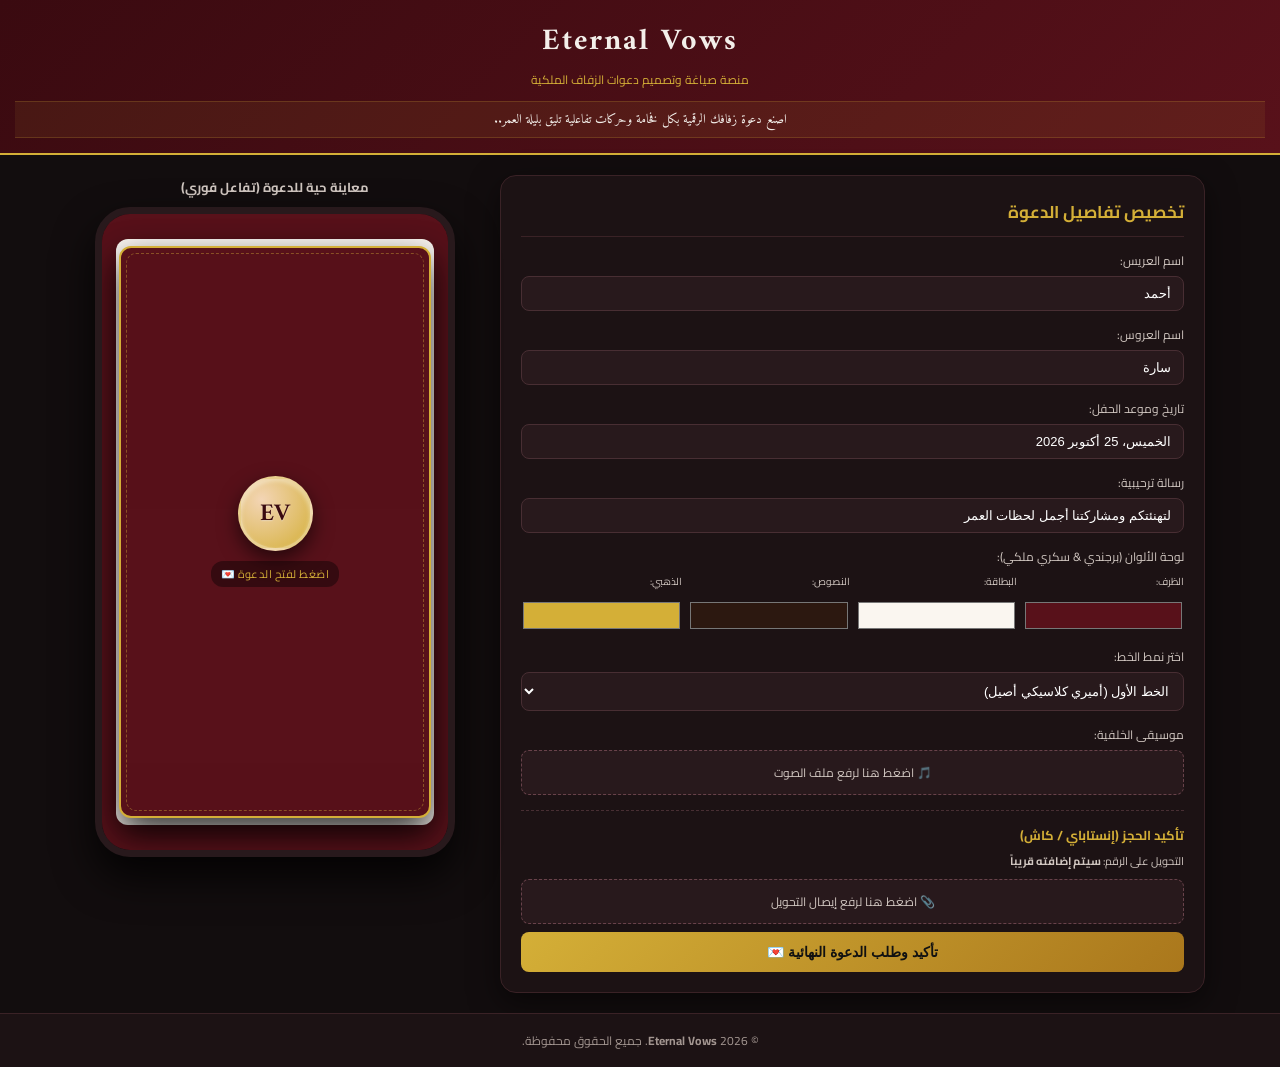
==== commit 1ec5eb56: "index.html" ====
--- a/index.html
+++ b/index.html
@@ -15,15 +15,15 @@
             <p class="brand-tagline">منصة صياغة وتصميم دعوات الزفاف الملكية</p>
         </div>
         <div class="welcome-banner">
-            <p>لأن أجمل الحكايات تستحق بداية خالدة.. صمم دعوة زفافك الرقمية بكل حب وتفاصيل تُخلد في الأذهان.</p>
+            <p>اصنع دعوة زفافك الرقمية بكل فخامة وحركات تفاعلية تليق بليلة العمر..</p>
         </div>
     </header>
 
     <main class="main-container">
         
-        <!-- لوحة التحكم -->
+        <!-- لوحة التحكم (Control Panel) -->
         <section class="control-panel">
-            <h2>صمم دعوتك بكل تفاصيلها</h2>
+            <h2>تخصيص تفاصيل الدعوة</h2>
 
             <div class="form-group">
                 <label>اسم العريس:</label>
@@ -38,20 +38,20 @@
                 <input type="text" id="inputDate" value="الخميس، 25 أكتوبر 2026" oninput="updateDate(this.value)">
             </div>
             <div class="form-group">
-                <label>رسالة أو آية ترحيبية بالدعوة:</label>
+                <label>رسالة ترحيبية:</label>
                 <input type="text" id="inputCustomMsg" value="لتهنئتكم ومشاركتنا أجمل لحظات العمر" oninput="updateCustomMsg(this.value)">
             </div>
 
-            <!-- التحكم الحر في الألوان (البرندي والسكري أساسي مع حرية التغيير) -->
+            <!-- تخصيص الألوان (البرجندي والسكري) -->
             <div class="form-group">
-                <label>تخصيص لوحة الألوان (الأساس برندي وسكري):</label>
+                <label>لوحة الألوان (برجندي & سكري ملكي):</label>
                 <div class="color-control-grid">
                     <div class="picker-group">
-                        <label>الظرف الخارجي:</label>
+                        <label>الظرف:</label>
                         <input type="color" id="envelopeColorPicker" value="#58111A" onchange="updateEnvelopeColor(this.value)">
                     </div>
                     <div class="picker-group">
-                        <label>لون البطاقة:</label>
+                        <label>البطاقة:</label>
                         <input type="color" id="cardBgColorPicker" value="#FAF6F0" onchange="updateCardBgColor(this.value)">
                     </div>
                     <div class="picker-group">
@@ -59,25 +59,14 @@
                         <input type="color" id="textColorPicker" value="#2C1810" onchange="updateTextColor(this.value)">
                     </div>
                     <div class="picker-group">
-                        <label>الإطار والذهبي:</label>
+                        <label>الذهبي:</label>
                         <input type="color" id="accentColorPicker" value="#D4AF37" onchange="updateAccentColor(this.value)">
                     </div>
                 </div>
             </div>
 
-            <!-- تنسيقات سريعة مقترحة -->
             <div class="form-group">
-                <label>تنسيقات سريعة مقترحة:</label>
-                <div class="templates-grid">
-                    <div class="template-thumb" onclick="applyPreset('#58111A', '#FAF6F0', '#2C1810', '#D4AF37')"><span>برندي ملكي & سكري</span></div>
-                    <div class="template-thumb" onclick="applyPreset('#1E293B', '#FFFFFF', '#0F172A', '#C5A059')"><span>كحلي داكن & أبيض</span></div>
-                    <div class="template-thumb" onclick="applyPreset('#14231E', '#F4F9F5', '#112218', '#A3B899')"><span>أخضر زمردي & سكري</span></div>
-                    <div class="template-thumb" onclick="applyPreset('#2C221E', '#FFF8F0', '#221814', '#D48C46')"><span>بنّي شوكولاتة & بيج</span></div>
-                </div>
-            </div>
-
-            <div class="form-group">
-                <label>اختر نمط الخط الملكي:</label>
+                <label>اختر نمط الخط:</label>
                 <select id="fontSelector" onchange="changeFont(this.value)">
                     <option value="'Amiri', serif">الخط الأول (أميري كلاسيكي أصيل)</option>
                     <option value="'Reem Kufi', sans-serif">الخط الثاني (رُيم كوفي فخم)</option>
@@ -86,32 +75,32 @@
             </div>
 
             <div class="form-group">
-                <label>موسيقى الدعوة (تشتغل في الخلفية):</label>
+                <label>موسيقى الخلفية:</label>
                 <label for="audioUpload" class="file-upload-btn" id="audioLabel">🎵 اضغط هنا لرفع ملف الصوت</label>
                 <input type="file" accept="audio/*" id="audioUpload" onchange="handleAudioUpload(this)">
             </div>
 
             <div class="checkout-section">
-                <h3>تأكيد الحجز (تحويل كاش / إنستاباي)</h3>
-                <p class="payment-instructions">التحويل على: <strong>01000000000</strong></p>
+                <h3>تأكيد الحجز (إنستاباي / كاش)</h3>
+                <p class="payment-instructions">التحويل على الرقم: <strong>سيتم إضافته قريباً</strong></p>
                 
-                <label for="receiptUpload" class="file-upload-btn" id="receiptLabel">📎 اضغط هنا لرفع صورة إيصال التحويل</label>
+                <label for="receiptUpload" class="file-upload-btn" id="receiptLabel">📎 اضغط هنا لرفع إيصال التحويل</label>
                 <input type="file" accept="image/*" id="receiptUpload" onchange="updateFileName(this, 'receiptLabel')">
                 
                 <button class="submit-btn" onclick="submitOrder()">تأكيد وطلب الدعوة النهائية 💌</button>
             </div>
         </section>
 
-        <!-- شاشة المعاينة (إطار الموبايل) -->
+        <!-- شاشة المعاينة الحية (Mobile Mockup) -->
         <section class="preview-section-wrapper">
-            <h3 class="preview-title">معاينة حية للدعوة (شاشة الموبايل)</h3>
+            <h3 class="preview-title">معاينة حية للدعوة (تفاعل فوري)</h3>
             <div class="mobile-mockup-frame">
                 <div class="preview-section" id="previewBackground">
                     
-                    <!-- عنصر الصوت المخفي للتشغيل التلقائي عند الفتح -->
+                    <!-- ملف الصوت -->
                     <audio id="bgMusic" loop></audio>
 
-                    <!-- الظرف الفخم مع ختم الشمع الملكي -->
+                    <!-- الظرف مع ختم الشمع المتحرك -->
                     <div class="envelope" id="envelopeBox" onclick="openEnvelopeWithMusic()">
                         <div class="envelope-inner-lining"></div>
                         <div class="wax-seal-badge">
@@ -122,15 +111,17 @@
                         </div>
                     </div>
 
-                    <!-- كارت الدعوة الداخلي -->
+                    <!-- كارت الدعوة الداخلي بتصميم زايتورا الراقي -->
                     <div class="invitation-card" id="invitationCard">
                         <div class="inner-card-border">
+                            <div class="card-ornament top-ornament"></div>
                             <span class="invite-header-text">يسعدنا حضوركم حفل زفافنا المبارك</span>
                             <h1 id="displayGroom">أحمد</h1>
                             <span class="ampersand">&</span>
                             <h1 id="displayBride">سارة</h1>
                             <p class="event-date-display" id="displayDate">الخميس، 25 أكتوبر 2026</p>
                             <div class="welcome-msg" id="displayCustomMsg">لتهنئتكم ومشاركتنا أجمل لحظات العمر</div>
+                            <div class="card-ornament bottom-ornament"></div>
                         </div>
                     </div>
 
--- a/style.css
+++ b/style.css
@@ -1,18 +1,9 @@
 :root {
-    --envelope-bg: #4a121a;         /* الزنجي الفاخر */
-    --card-text-color: #fdfbf7;     /* السكري الناعم */
+    --envelope-bg: #58111A;         /* البرندي الأساسي */
+    --card-bg: #FAF6F0;             /* السكري الناعم للبطاقة */
+    --card-text-color: #2C1810;     /* النصوص الدافئة المتناسقة مع السكري */
     --card-font: 'Amiri', serif;
-    --accent-color: #e6c594;        /* الذهبي الدافئ المتناسق */
-}
-
-/* تعريف خطوطك الخاصة المضافة في مجلد fonts */
-@font-face {
-    font-family: 'MyCustomFont4';
-    src: url('fonts/font4.ttf');
-}
-@font-face {
-    font-family: 'MyCustomFont5';
-    src: url('fonts/font5.ttf');
+    --accent-color: #D4AF37;        /* الذهبي الفاخر */
 }
 
 * {
@@ -23,17 +14,16 @@
 
 body {
     font-family: 'Cairo', sans-serif;
-    background-color: #060606;
-    color: #e2e8f0;
+    background-color: #120D0E;      
+    color: #F3EFEA;
     display: flex;
     flex-direction: column;
     min-height: 100vh;
 }
 
-/* الهيدر الثابت الفخم مع البانر الترحيبي */
 .brand-header {
-    background: linear-gradient(135deg, #111, #181818);
-    border-bottom: 2px solid #b8860b;
+    background: linear-gradient(135deg, #3A0A10, #58111A);
+    border-bottom: 2px solid var(--accent-color);
     padding: 15px;
     text-align: center;
 }
@@ -41,31 +31,29 @@
 .brand-name {
     font-family: 'Amiri', serif;
     font-size: 30px;
-    color: #e6c594;
+    color: #F3EFEA;
     letter-spacing: 2px;
 }
 
 .brand-tagline {
     font-size: 12px;
-    color: #999;
+    color: #D4AF37;
 }
 
 .welcome-banner {
     margin-top: 10px;
     padding: 6px 15px;
-    background: rgba(230, 197, 148, 0.08);
-    border-top: 1px solid rgba(230, 197, 148, 0.2);
-    border-bottom: 1px solid rgba(230, 197, 148, 0.2);
+    background: rgba(212, 175, 55, 0.08);
+    border-top: 1px solid rgba(212, 175, 55, 0.2);
+    border-bottom: 1px solid rgba(212, 175, 55, 0.2);
 }
 
 .welcome-banner p {
     font-family: 'Amiri', serif;
     font-size: 13px;
-    color: #e6c594;
-    letter-spacing: 0.5px;
-}
-
-/* الحاوية الرئيسية */
+    color: #F3EFEA;
+}
+
 .main-container {
     flex: 1;
     width: 100%;
@@ -84,10 +72,9 @@
     }
 }
 
-/* لوحة التحكم */
 .control-panel {
-    background: #141414;
-    border: 1px solid #262626;
+    background: #1C1214;
+    border: 1px solid #3A2226;
     border-radius: 16px;
     padding: 20px;
     box-shadow: 0 10px 30px rgba(0,0,0,0.5);
@@ -95,9 +82,9 @@
 
 .control-panel h2 {
     font-size: 17px;
-    color: #e6c594;
+    color: #D4AF37;
     margin-bottom: 12px;
-    border-bottom: 1px solid #222;
+    border-bottom: 1px solid #3A2226;
     padding-bottom: 8px;
 }
 
@@ -108,7 +95,7 @@
 .form-group label {
     display: block;
     font-size: 12px;
-    color: #aaa;
+    color: #D1C7C1;
     margin-bottom: 4px;
 }
 
@@ -116,25 +103,24 @@
     width: 100%;
     padding: 9px 12px;
     border-radius: 8px;
-    background: #1f1f1f;
-    color: #fff;
-    border: 1px solid #333;
+    background: #28191C;
+    color: #FFF;
+    border: 1px solid #482E33;
     font-size: 13px;
 }
 
 .form-group input[type="text"]:focus {
-    border-color: #e6c594;
+    border-color: #D4AF37;
     outline: none;
 }
 
-/* تصميم قوائم الـ Select والملفات */
 select {
     width: 100%;
     padding: 10px;
     border-radius: 8px;
-    background: #1f1f1f;
-    color: #fff;
-    border: 1px solid #333;
+    background: #28191C;
+    color: #FFF;
+    border: 1px solid #482E33;
     font-size: 13px;
     cursor: pointer;
 }
@@ -143,19 +129,19 @@
     display: block;
     width: 100%;
     padding: 10px;
-    background: #1f1f1f;
-    border: 1px dashed #555;
+    background: #28191C;
+    border: 1px dashed #68424A;
     border-radius: 8px;
     text-align: center;
     font-size: 12px;
-    color: #ccc;
+    color: #D1C7C1;
     cursor: pointer;
     transition: 0.3s;
 }
 
 .file-upload-btn:hover {
-    border-color: #e6c594;
-    color: #e6c594;
+    border-color: #D4AF37;
+    color: #D4AF37;
 }
 
 input[type="file"] {
@@ -169,25 +155,34 @@
     padding-bottom: 5px;
 }
 
-.template-thumb img {
-    width: 50px;
-    height: 75px;
-    object-fit: cover;
+.template-thumb {
+    padding: 8px 12px;
+    background: #28191C;
+    border: 1px solid #482E33;
     border-radius: 6px;
     cursor: pointer;
-    border: 2px solid transparent;
-}
-
-.template-thumb img:hover {
-    border-color: #e6c594;
-}
-
-/* الألوان الحرة */
+    font-size: 11px;
+    color: #D4AF37;
+    text-align: center;
+    white-space: nowrap;
+}
+
+.template-thumb:hover {
+    border-color: #D4AF37;
+    background: #382227;
+}
+
 .color-control-grid {
     display: grid;
-    grid-template-columns: 1fr 1fr 1fr;
-    gap: 8px;
-    margin-bottom: 12px;
+    grid-template-columns: repeat(4, 1fr);
+    gap: 6px;
+    margin-bottom: 4px;
+}
+
+@media(max-width: 500px) {
+    .color-control-grid {
+        grid-template-columns: repeat(2, 1fr);
+    }
 }
 
 .picker-group {
@@ -197,7 +192,7 @@
 }
 
 .picker-group label {
-    font-size: 11px;
+    font-size: 10px;
 }
 
 .picker-group input[type="color"] {
@@ -212,24 +207,24 @@
 .checkout-section {
     margin-top: 15px;
     padding-top: 12px;
-    border-top: 1px dashed #333;
+    border-top: 1px dashed #482E33;
 }
 
 .checkout-section h3 {
     font-size: 13px;
-    color: #e6c594;
+    color: #D4AF37;
     margin-bottom: 4px;
 }
 
 .payment-instructions {
     font-size: 11px;
-    color: #aaa;
+    color: #D1C7C1;
     margin-bottom: 8px;
 }
 
 .submit-btn {
     width: 100%;
-    background: linear-gradient(135deg, #e6c594, #aa771c);
+    background: linear-gradient(135deg, #D4AF37, #AA771C);
     color: #111;
     padding: 12px;
     border: none;
@@ -254,7 +249,7 @@
 
 .preview-title {
     font-size: 13px;
-    color: #888;
+    color: #D1C7C1;
     margin-bottom: 8px;
 }
 
@@ -262,9 +257,9 @@
     width: 100%;
     max-width: 360px;
     height: 650px;
-    background: #000;
+    background: #111;
     border-radius: 35px;
-    border: 7px solid #222;
+    border: 7px solid #28191C;
     box-shadow: 0 20px 40px rgba(0,0,0,0.8);
     overflow: hidden;
     position: relative;
@@ -274,27 +269,40 @@
     position: relative;
     width: 100%;
     height: 100%;
-    background-size: cover;
-    background-position: center;
+    background-color: var(--envelope-bg);
     display: flex;
     justify-content: center;
     align-items: center;
 }
 
+/* تصميم الظرف */
 .envelope {
     position: absolute;
-    width: 88%;
-    height: 85%;
+    width: 90%;
+    height: 90%;
     background-color: var(--envelope-bg);
-    border-radius: 10px;
-    box-shadow: 0 10px 30px rgba(0,0,0,0.7);
+    border-radius: 12px;
+    box-shadow: 0 15px 35px rgba(0,0,0,0.8);
     display: flex;
     justify-content: center;
     align-items: center;
     cursor: pointer;
-    transition: transform 0.8s cubic-bezier(0.4, 0, 0.2, 1), opacity 0.5s ease;
+    transition: transform 0.9s cubic-bezier(0.4, 0, 0.2, 1), opacity 0.5s ease;
     z-index: 10;
     border: 2px solid var(--accent-color);
+    overflow: hidden;
+}
+
+.envelope-inner-lining {
+    position: absolute;
+    top: 5px;
+    left: 5px;
+    right: 5px;
+    bottom: 5px;
+    border: 1px dashed var(--accent-color);
+    border-radius: 10px;
+    opacity: 0.4;
+    pointer-events: none;
 }
 
 .envelope.open {
@@ -303,33 +311,75 @@
     pointer-events: none;
 }
 
-.seal-badge {
-    background: var(--accent-color);
-    color: #111;
-    padding: 10px 18px;
-    border-radius: 30px;
-    text-align: center;
-    box-shadow: 0 4px 12px rgba(0,0,0,0.4);
-}
-
-.seal-badge span {
-    display: block;
+/* تصميم ختم الشمع الملكي الفخم */
+.wax-seal-badge {
+    display: flex;
+    flex-direction: column;
+    align-items: center;
+    justify-content: center;
+    cursor: pointer;
+    transition: transform 0.3s ease;
+    z-index: 15;
+}
+
+.wax-seal-badge:hover {
+    transform: scale(1.05);
+}
+
+.seal-ring {
+    width: 75px;
+    height: 75px;
+    background: radial-gradient(circle at 30% 30%, #f3d5b5, var(--accent-color));
+    border: 3px solid rgba(255, 255, 255, 0.3);
+    border-radius: 50%;
+    display: flex;
+    align-items: center;
+    justify-content: center;
+    box-shadow: 0 8px 20px rgba(0, 0, 0, 0.6), inset 0 2px 4px rgba(255, 255, 255, 0.4);
+}
+
+.seal-text {
+    font-family: 'Amiri', serif;
+    font-size: 24px;
     font-weight: bold;
-    font-size: 13px;
-}
-
-.seal-badge small {
-    font-size: 10px;
-    opacity: 0.8;
-}
-
+    color: #3a0a10;
+    text-shadow: 0 1px 1px rgba(255,255,255,0.4);
+}
+
+.seal-hint {
+    margin-top: 10px;
+    font-family: 'Cairo', sans-serif;
+    font-size: 11px;
+    color: var(--accent-color);
+    background: rgba(0, 0, 0, 0.4);
+    padding: 3px 10px;
+    border-radius: 12px;
+    letter-spacing: 0.5px;
+}
+
+/* كارت الدعوة الداخلي */
 .invitation-card {
     text-align: center;
     padding: 20px;
     z-index: 1;
     color: var(--card-text-color);
     font-family: var(--card-font);
-    width: 100%;
+    width: 92%;
+    height: 92%;
+    background: var(--card-bg);
+    border-radius: 12px;
+    display: flex;
+    align-items: center;
+    justify-content: center;
+    box-shadow: 0 10px 30px rgba(0,0,0,0.3);
+}
+
+.inner-card-border {
+    border: 1px solid var(--accent-color);
+    padding: 25px 15px;
+    border-radius: 10px;
+    width: 100%;
+    box-shadow: inset 0 0 15px rgba(212,175,55,0.05);
 }
 
 .invite-header-text {
@@ -338,44 +388,34 @@
 }
 
 .invitation-card h1 {
-    font-size: 34px;
+    font-size: 32px;
     margin: 8px 0;
-    text-shadow: 0 2px 4px rgba(0,0,0,0.6);
 }
 
 .ampersand {
-    font-size: 22px;
+    font-size: 20px;
     display: block;
+    color: var(--accent-color);
 }
 
 .event-date-display {
-    margin-top: 12px;
-    font-size: 14px;
+    margin-top: 10px;
+    font-size: 13px;
     font-weight: bold;
 }
 
 .welcome-msg {
-    margin-top: 12px;
-    font-size: 12px;
+    margin-top: 10px;
+    font-size: 11px;
     opacity: 0.85;
 }
 
 .brand-footer {
-    background: #111;
-    border-top: 1px solid #222;
+    background: #1C1214;
+    border-top: 1px solid #3A2226;
     padding: 15px;
     text-align: center;
     font-size: 12px;
-    color: #777;
+    color: #A39691;
     margin-top: auto;
 }
-
-.footer-links {
-    margin-top: 5px;
-}
-
-.footer-links a {
-    color: #e6c594;
-    text-decoration: none;
-    margin: 0 5px;
-    }
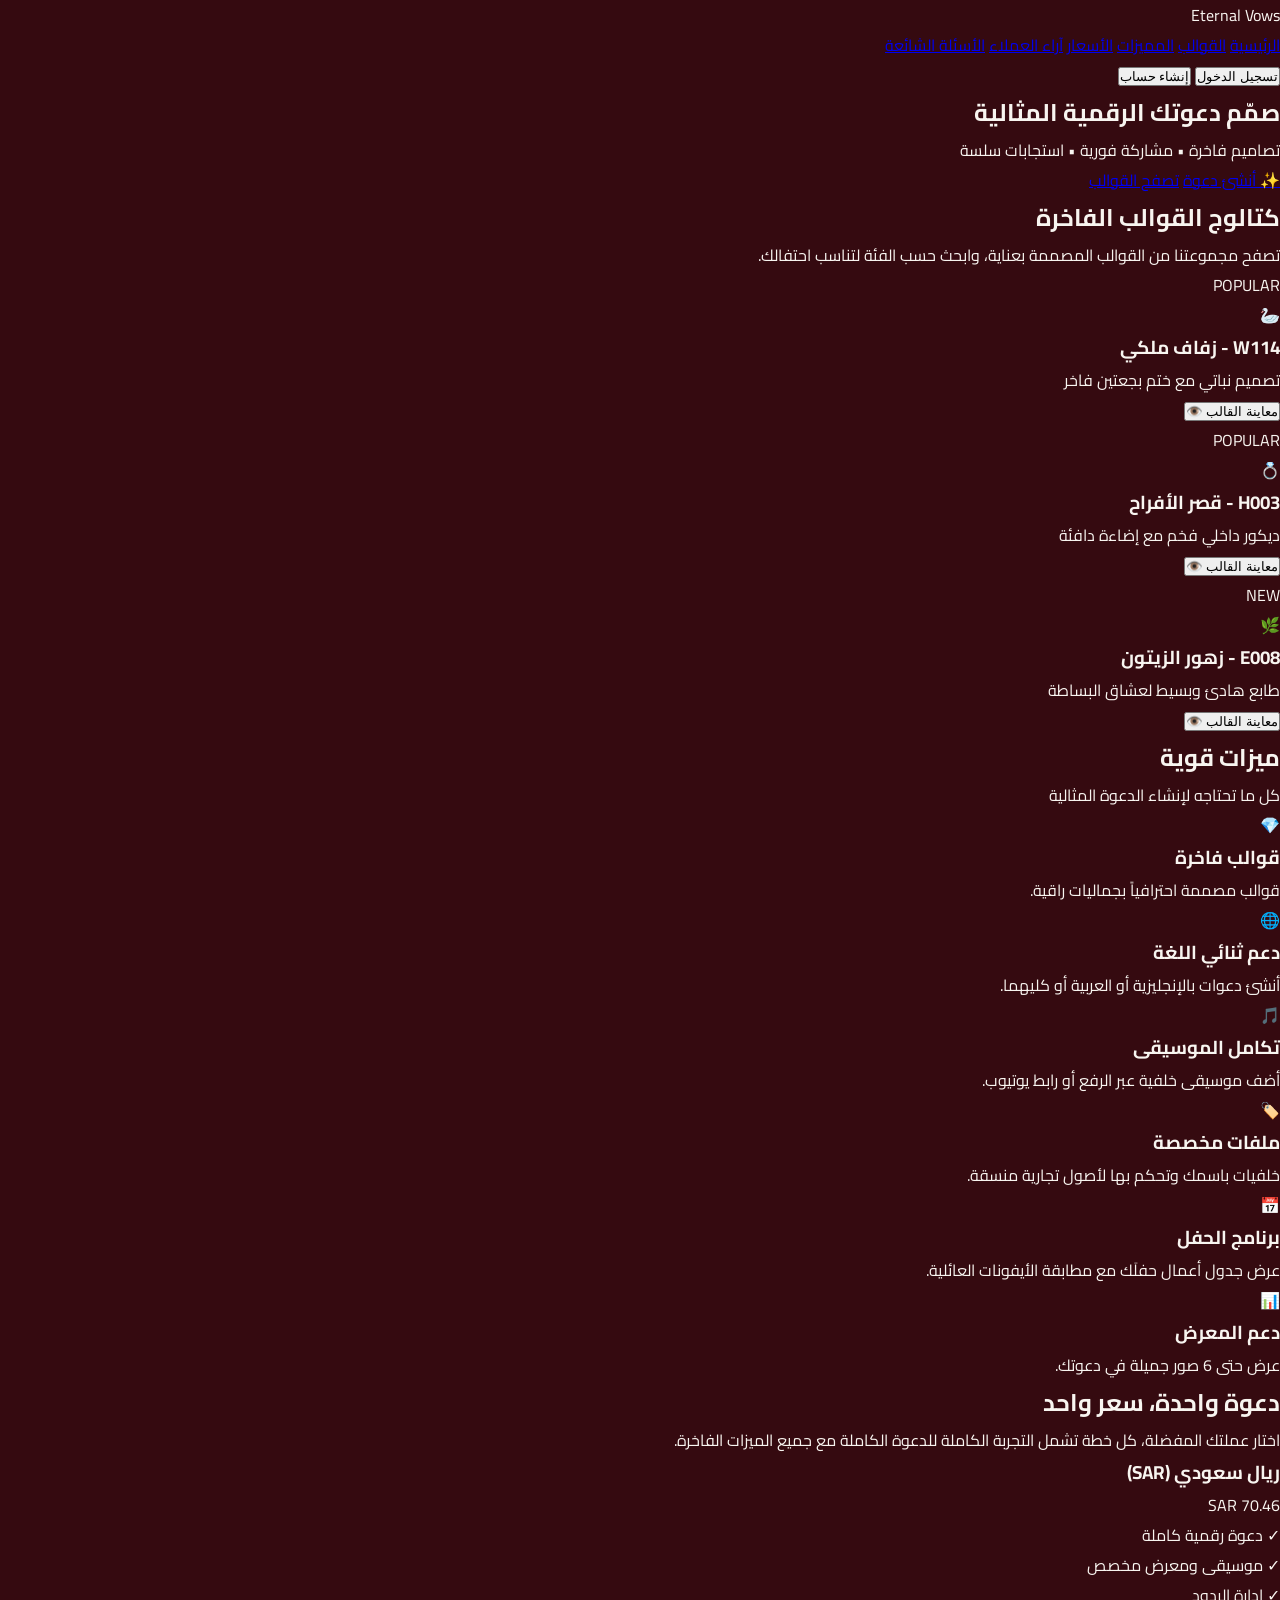
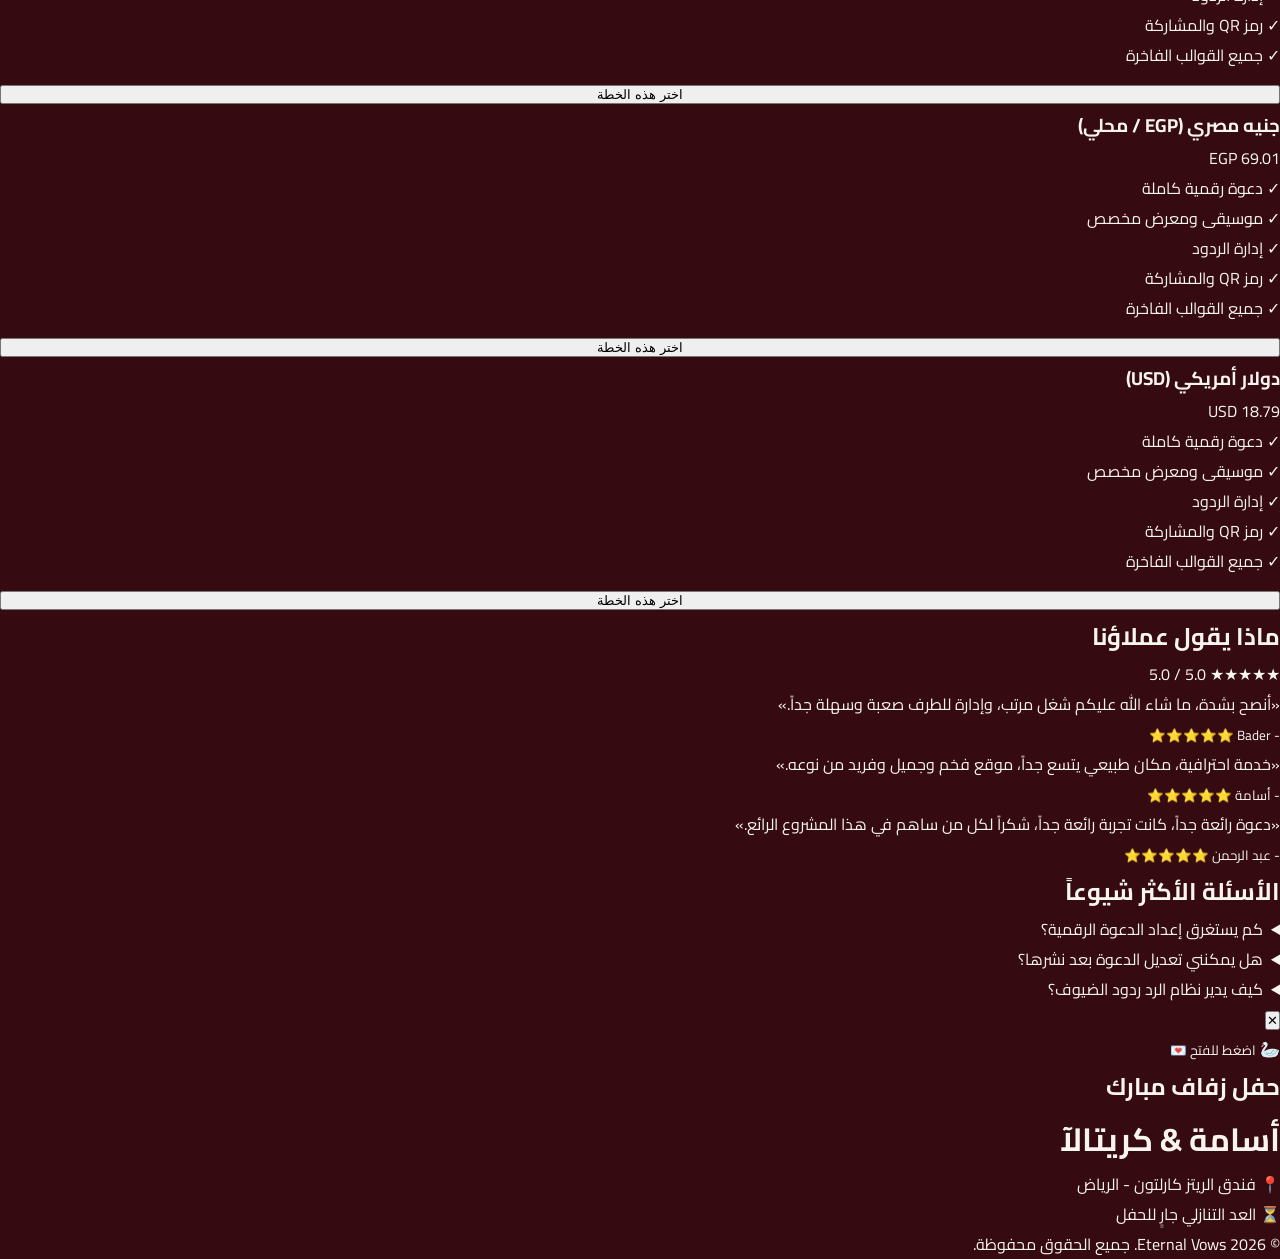
==== commit 591ef65f: "index.html" ====
--- a/index.html
+++ b/index.html
@@ -5,136 +5,221 @@
     <meta name="viewport" content="width=device-width, initial-scale=1.0">
     <title>Eternal Vows | منصة دعوات الزفاف الرقمية الفخمة</title>
     <link rel="stylesheet" href="style.css">
-    <link href="https://fonts.googleapis.com/css2?family=Amiri:wght@400;700&family=Cairo:wght@300;400;600;700&family=Reem+Kufi:wght@400;700&display=swap" rel="stylesheet">
+    <link href="https://fonts.googleapis.com/css2?family=Amiri:wght@400;700&family=Cairo:wght@300;400;600;700&display=swap" rel="stylesheet">
 </head>
 <body>
 
-    <header class="brand-header">
-        <div class="logo-container">
-            <h1 class="brand-name">Eternal Vows</h1>
-            <p class="brand-tagline">منصة صياغة وتصميم دعوات الزفاف الملكية</p>
-        </div>
-        <div class="welcome-banner">
-            <p>اصنع دعوة زفافك الرقمية بكل فخامة وحركات تفاعلية تليق بليلة العمر..</p>
+    <!-- هيدر الموقع (Header) -->
+    <header class="main-header">
+        <div class="header-container">
+            <div class="brand-logo">Eternal Vows</div>
+            <nav class="nav-links">
+                <a href="#home">الرئيسية</a>
+                <a href="#templates">القوالب</a>
+                <a href="#features">المميزات</a>
+                <a href="#pricing">الأسعار</a>
+                <a href="#reviews">آراء العملاء</a>
+                <a href="#faq">الأسئلة الشائعة</a>
+            </nav>
+            <div class="header-actions">
+                <button class="btn-outline">تسجيل الدخول</button>
+                <button class="btn-solid">إنشاء حساب</button>
+            </div>
         </div>
     </header>
 
-    <main class="main-container">
-        
-        <!-- لوحة التحكم (Control Panel) -->
-        <section class="control-panel">
-            <h2>تخصيص تفاصيل الدعوة</h2>
-
-            <div class="form-group">
-                <label>اسم العريس:</label>
-                <input type="text" id="inputGroom" value="أحمد" oninput="updateGroomName(this.value)">
-            </div>
-            <div class="form-group">
-                <label>اسم العروس:</label>
-                <input type="text" id="inputBride" value="سارة" oninput="updateBrideName(this.value)">
-            </div>
-            <div class="form-group">
-                <label>تاريخ وموعد الحفل:</label>
-                <input type="text" id="inputDate" value="الخميس، 25 أكتوبر 2026" oninput="updateDate(this.value)">
-            </div>
-            <div class="form-group">
-                <label>رسالة ترحيبية:</label>
-                <input type="text" id="inputCustomMsg" value="لتهنئتكم ومشاركتنا أجمل لحظات العمر" oninput="updateCustomMsg(this.value)">
-            </div>
-
-            <!-- تخصيص الألوان (البرجندي والسكري) -->
-            <div class="form-group">
-                <label>لوحة الألوان (برجندي & سكري ملكي):</label>
-                <div class="color-control-grid">
-                    <div class="picker-group">
-                        <label>الظرف:</label>
-                        <input type="color" id="envelopeColorPicker" value="#58111A" onchange="updateEnvelopeColor(this.value)">
+    <!-- 1. القسم الرئيسي (Hero Section) -->
+    <section id="home" class="hero-section">
+        <div class="hero-content">
+            <h1>صمّم دعوتك الرقمية المثالية</h1>
+            <p>تصاميم فاخرة • مشاركة فورية • استجابات سلسة</p>
+            <div class="hero-buttons">
+                <a href="#templates" class="btn-gold">✨ أنشئ دعوة</a>
+                <a href="#templates" class="btn-trans">تصفح القوالب</a>
+            </div>
+        </div>
+    </section>
+
+    <!-- 2. قسم كتالوج القوالب (Templates Catalog) -->
+    <section id="templates" class="catalog-section">
+        <div class="section-title">
+            <h2>كتالوج القوالب الفاخرة</h2>
+            <p>تصفح مجموعتنا من القوالب المصممة بعناية، وابحث حسب الفئة لتناسب احتفالك.</p>
+        </div>
+
+        <div class="templates-grid">
+            <!-- قالب 1: الظرف الأخضر والبجعتين (المطابق لطلبك) -->
+            <div class="template-card" onclick="openDemoModal('swan')">
+                <div class="template-badge">POPULAR</div>
+                <div class="template-img-box swan-bg">
+                    <div class="mini-seal">🦢</div>
+                </div>
+                <div class="template-info">
+                    <h3>W114 - زفاف ملكي</h3>
+                    <p>تصميم نباتي مع ختم بجعتين فاخر</p>
+                    <button class="preview-btn">معاينة القالب 👁️</button>
+                </div>
+            </div>
+
+            <!-- قالب 2: زفاف ذهبي كلاسيكي -->
+            <div class="template-card" onclick="openDemoModal('gold')">
+                <div class="template-badge">POPULAR</div>
+                <div class="template-img-box gold-bg">
+                    <div class="mini-seal">💍</div>
+                </div>
+                <div class="template-info">
+                    <h3>H003 - قصر الأفراح</h3>
+                    <p>ديكور داخلي فخم مع إضاءة دافئة</p>
+                    <button class="preview-btn">معاينة القالب 👁️</button>
+                </div>
+            </div>
+
+            <!-- قالب 3: خطوبة ناعمة -->
+            <div class="template-card" onclick="openDemoModal('engagement')">
+                <div class="template-badge">NEW</div>
+                <div class="template-img-box eng-bg">
+                    <div class="mini-seal">🌿</div>
+                </div>
+                <div class="template-info">
+                    <h3>E008 - زهور الزيتون</h3>
+                    <p>طابع هادئ وبسيط لعشاق البساطة</p>
+                    <button class="preview-btn">معاينة القالب 👁️</button>
+                </div>
+            </div>
+        </div>
+    </section>
+
+    <!-- 3. قسم المميزات القوية -->
+    <section id="features" class="features-section">
+        <div class="section-title">
+            <h2>ميزات قوية</h2>
+            <p>كل ما تحتاجه لإنشاء الدعوة المثالية</p>
+        </div>
+        <div class="features-grid">
+            <div class="feature-box">💎 <h3>قوالب فاخرة</h3><p>قوالب مصممة احترافياً بجماليات راقية.</p></div>
+            <div class="feature-box">🌐 <h3>دعم ثنائي اللغة</h3><p>أنشئ دعوات بالإنجليزية أو العربية أو كليهما.</p></div>
+            <div class="feature-box">🎵 <h3>تكامل الموسيقى</h3><p>أضف موسيقى خلفية عبر الرفع أو رابط يوتيوب.</p></div>
+            <div class="feature-box">🏷️ <h3>ملفات مخصصة</h3><p>خلفيات باسمك وتحكم بها لأصول تجارية منسقة.</p></div>
+            <div class="feature-box">📅 <h3>برنامج الحفل</h3><p>عرض جدول أعمال حفلَك مع مطابقة الأيفونات العائلية.</p></div>
+            <div class="feature-box">📊 <h3>دعم المعرض</h3><p>عرض حتى 6 صور جميلة في دعوتك.</p></div>
+        </div>
+    </section>
+
+    <!-- 4. قسم الأسعار (Pricing) -->
+    <section id="pricing" class="pricing-section">
+        <div class="section-title">
+            <h2>دعوة واحدة، سعر واحد</h2>
+            <p>اختار عملتك المفضلة، كل خطة تشمل التجربة الكاملة للدعوة الكاملة مع جميع الميزات الفاخرة.</p>
+        </div>
+        <div class="pricing-grid">
+            <div class="price-card">
+                <h3>ريال سعودي (SAR)</h3>
+                <div class="price-val">70.46 <span>SAR</span></div>
+                <ul>
+                    <li>✓ دعوة رقمية كاملة</li>
+                    <li>✓ موسيقى ومعرض مخصص</li>
+                    <li>✓ إدارة الردود</li>
+                    <li>✓ رمز QR والمشاركة</li>
+                    <li>✓ جميع القوالب الفاخرة</li>
+                </ul>
+                <button class="btn-gold" style="width:100%; margin-top:15px;">اختر هذه الخطة</button>
+            </div>
+            <div class="price-card featured">
+                <h3>جنيه مصري (EGP / محلي)</h3>
+                <div class="price-val">69.01 <span>EGP</span></div>
+                <ul>
+                    <li>✓ دعوة رقمية كاملة</li>
+                    <li>✓ موسيقى ومعرض مخصص</li>
+                    <li>✓ إدارة الردود</li>
+                    <li>✓ رمز QR والمشاركة</li>
+                    <li>✓ جميع القوالب الفاخرة</li>
+                </ul>
+                <button class="btn-gold" style="width:100%; margin-top:15px;">اختر هذه الخطة</button>
+            </div>
+            <div class="price-card">
+                <h3>دولار أمريكي (USD)</h3>
+                <div class="price-val">18.79 <span>USD</span></div>
+                <ul>
+                    <li>✓ دعوة رقمية كاملة</li>
+                    <li>✓ موسيقى ومعرض مخصص</li>
+                    <li>✓ إدارة الردود</li>
+                    <li>✓ رمز QR والمشاركة</li>
+                    <li>✓ جميع القوالب الفاخرة</li>
+                </ul>
+                <button class="btn-gold" style="width:100%; margin-top:15px;">اختر هذه الخطة</button>
+            </div>
+        </div>
+    </section>
+
+    <!-- 5. آراء العملاء (Reviews) -->
+    <section id="reviews" class="reviews-section">
+        <div class="section-title">
+            <h2>ماذا يقول عملاؤنا</h2>
+            <div class="rating-box-header">
+                <span class="stars">★★★★★</span>
+                <span class="score">5.0 / 5.0</span>
+            </div>
+        </div>
+        <div class="reviews-grid">
+            <div class="review-card">
+                <p>«أنصح بشدة، ما شاء الله عليكم شغل مرتب، وإدارة للطرف صعبة وسهلة جداً.»</p>
+                <small>- Bader ⭐⭐⭐⭐⭐</small>
+            </div>
+            <div class="review-card">
+                <p>«خدمة احترافية، مكان طبيعي يتسع جداً، موقع فخم وجميل وفريد من نوعه.»</p>
+                <small>- أسامة ⭐⭐⭐⭐⭐</small>
+            </div>
+            <div class="review-card">
+                <p>«دعوة رائعة جداً، كانت تجربة رائعة جداً، شكراً لكل من ساهم في هذا المشروع الرائع.»</p>
+                <small>- عبد الرحمن ⭐⭐⭐⭐⭐</small>
+            </div>
+        </div>
+    </section>
+
+    <!-- 6. الأسئلة الشائعة (FAQ) -->
+    <section id="faq" class="faq-section">
+        <div class="section-title">
+            <h2>الأسئلة الأكثر شيوعاً</h2>
+        </div>
+        <div class="faq-container">
+            <details class="faq-item"><summary>كم يستغرق إعداد الدعوة الرقمية؟</summary><p>يتم إعداد دعوتك بشكل فوري بمجرد إدخال بياناتك واختيار القالب.</p></details>
+            <details class="faq-item"><summary>هل يمكنني تعديل الدعوة بعد نشرها؟</summary><p>نعم، يمكنك التعديل في أي وقت من لوحة التحكم الخاصة بك.</p></details>
+            <details class="faq-item"><summary>كيف يدير نظام الرد ردود الضيوف؟</summary><p>يظهر لك جدول تفاعلي يؤكد فيه الضيوف حضورهم بشكل فوري.</p></details>
+        </div>
+    </section>
+
+    <!-- نافذة منبثقة لمعاينة القالب التفاعلي (Modal) -->
+    <div id="demoModal" class="modal-overlay">
+        <div class="modal-content">
+            <button class="close-modal" onclick="closeDemoModal()">✕</button>
+            <div class="phone-frame">
+                <!-- شاشة الظرف المغلق -->
+                <div class="env-screen" id="envScreen" onclick="openEnv()">
+                    <div class="modal-seal">
+                        <span id="sealIcon">🦢</span>
+                        <small>اضغط للفتح 💌</small>
                     </div>
-                    <div class="picker-group">
-                        <label>البطاقة:</label>
-                        <input type="color" id="cardBgColorPicker" value="#FAF6F0" onchange="updateCardBgColor(this.value)">
+                </div>
+                <!-- بطاقة الدعوة الداخلية -->
+                <div class="card-screen">
+                    <h2 id="cardTitle">حفل زفاف مبارك</h2>
+                    <h1 id="cardNames">أسامة & كريتالآ</h1>
+                    <p id="cardLocation">📍 فندق الريتز كارلتون - الرياض</p>
+                    <div class="countdown-box">
+                        <span>⏳ العد التنازلي جارٍ للحفل</span>
                     </div>
-                    <div class="picker-group">
-                        <label>النصوص:</label>
-                        <input type="color" id="textColorPicker" value="#2C1810" onchange="updateTextColor(this.value)">
-                    </div>
-                    <div class="picker-group">
-                        <label>الذهبي:</label>
-                        <input type="color" id="accentColorPicker" value="#D4AF37" onchange="updateAccentColor(this.value)">
-                    </div>
-                </div>
-            </div>
-
-            <div class="form-group">
-                <label>اختر نمط الخط:</label>
-                <select id="fontSelector" onchange="changeFont(this.value)">
-                    <option value="'Amiri', serif">الخط الأول (أميري كلاسيكي أصيل)</option>
-                    <option value="'Reem Kufi', sans-serif">الخط الثاني (رُيم كوفي فخم)</option>
-                    <option value="'Cairo', sans-serif">الخط الثالث (كايرو عصري ناعم)</option>
-                </select>
-            </div>
-
-            <div class="form-group">
-                <label>موسيقى الخلفية:</label>
-                <label for="audioUpload" class="file-upload-btn" id="audioLabel">🎵 اضغط هنا لرفع ملف الصوت</label>
-                <input type="file" accept="audio/*" id="audioUpload" onchange="handleAudioUpload(this)">
-            </div>
-
-            <div class="checkout-section">
-                <h3>تأكيد الحجز (إنستاباي / كاش)</h3>
-                <p class="payment-instructions">التحويل على الرقم: <strong>سيتم إضافته قريباً</strong></p>
-                
-                <label for="receiptUpload" class="file-upload-btn" id="receiptLabel">📎 اضغط هنا لرفع إيصال التحويل</label>
-                <input type="file" accept="image/*" id="receiptUpload" onchange="updateFileName(this, 'receiptLabel')">
-                
-                <button class="submit-btn" onclick="submitOrder()">تأكيد وطلب الدعوة النهائية 💌</button>
-            </div>
-        </section>
-
-        <!-- شاشة المعاينة الحية (Mobile Mockup) -->
-        <section class="preview-section-wrapper">
-            <h3 class="preview-title">معاينة حية للدعوة (تفاعل فوري)</h3>
-            <div class="mobile-mockup-frame">
-                <div class="preview-section" id="previewBackground">
-                    
-                    <!-- ملف الصوت -->
-                    <audio id="bgMusic" loop></audio>
-
-                    <!-- الظرف مع ختم الشمع المتحرك -->
-                    <div class="envelope" id="envelopeBox" onclick="openEnvelopeWithMusic()">
-                        <div class="envelope-inner-lining"></div>
-                        <div class="wax-seal-badge">
-                            <div class="seal-ring">
-                                <span class="seal-text">EV</span>
-                            </div>
-                            <small class="seal-hint">اضغط لفتح الدعوة 💌</small>
-                        </div>
-                    </div>
-
-                    <!-- كارت الدعوة الداخلي بتصميم زايتورا الراقي -->
-                    <div class="invitation-card" id="invitationCard">
-                        <div class="inner-card-border">
-                            <div class="card-ornament top-ornament"></div>
-                            <span class="invite-header-text">يسعدنا حضوركم حفل زفافنا المبارك</span>
-                            <h1 id="displayGroom">أحمد</h1>
-                            <span class="ampersand">&</span>
-                            <h1 id="displayBride">سارة</h1>
-                            <p class="event-date-display" id="displayDate">الخميس، 25 أكتوبر 2026</p>
-                            <div class="welcome-msg" id="displayCustomMsg">لتهنئتكم ومشاركتنا أجمل لحظات العمر</div>
-                            <div class="card-ornament bottom-ornament"></div>
-                        </div>
-                    </div>
-
-                </div>
-            </div>
-        </section>
-
-    </main>
-
-    <footer class="brand-footer">
-        <p>&copy; 2026 <strong>Eternal Vows</strong>. جميع الحقوق محفوظة.</p>
+                </div>
+            </div>
+        </div>
+    </div>
+
+    <!-- الفوتر (Footer) -->
+    <footer>
+        <p>&copy; 2026 Eternal Vows. جميع الحقوق محفوظة.</p>
     </footer>
 
+    <audio id="creakSound" src="https://www.soundjay.com/doors/door-creak-1.mp3"></audio>
     <script src="script.js"></script>
 </body>
-</html>
+                    </html>
+                    
--- a/style.css
+++ b/style.css
@@ -1,7 +1,7 @@
 :root {
-    --envelope-bg: #58111A;         /* البرندي الأساسي */
-    --card-bg: #FAF6F0;             /* السكري الناعم للبطاقة */
-    --card-text-color: #2C1810;     /* النصوص الدافئة المتناسقة مع السكري */
+    --envelope-bg: #58111A;         /* البرجندي الأساسي */
+    --card-bg: #FAF6F0;             /* السكري الناعم */
+    --card-text-color: #2C1810;     /* النصوص الدافئة */
     --card-font: 'Amiri', serif;
     --accent-color: #D4AF37;        /* الذهبي الفاخر */
 }
@@ -14,24 +14,25 @@
 
 body {
     font-family: 'Cairo', sans-serif;
-    background-color: #120D0E;      
-    color: #F3EFEA;
+    background-color: #350A10;      /* خلفية برندية دافئة متناسقة */
+    color: #F8F5F0;
     display: flex;
     flex-direction: column;
     min-height: 100vh;
 }
 
 .brand-header {
-    background: linear-gradient(135deg, #3A0A10, #58111A);
+    background: linear-gradient(135deg, #440D13, #58111A);
     border-bottom: 2px solid var(--accent-color);
     padding: 15px;
     text-align: center;
+    box-shadow: 0 4px 15px rgba(0,0,0,0.3);
 }
 
 .brand-name {
     font-family: 'Amiri', serif;
     font-size: 30px;
-    color: #F3EFEA;
+    color: #F8F5F0;
     letter-spacing: 2px;
 }
 
@@ -43,15 +44,15 @@
 .welcome-banner {
     margin-top: 10px;
     padding: 6px 15px;
-    background: rgba(212, 175, 55, 0.08);
-    border-top: 1px solid rgba(212, 175, 55, 0.2);
-    border-bottom: 1px solid rgba(212, 175, 55, 0.2);
+    background: rgba(212, 175, 55, 0.1);
+    border-top: 1px solid rgba(212, 175, 55, 0.25);
+    border-bottom: 1px solid rgba(212, 175, 55, 0.25);
 }
 
 .welcome-banner p {
     font-family: 'Amiri', serif;
     font-size: 13px;
-    color: #F3EFEA;
+    color: #F8F5F0;
 }
 
 .main-container {
@@ -73,18 +74,18 @@
 }
 
 .control-panel {
-    background: #1C1214;
-    border: 1px solid #3A2226;
+    background: #461017;
+    border: 1px solid #68232C;
     border-radius: 16px;
     padding: 20px;
-    box-shadow: 0 10px 30px rgba(0,0,0,0.5);
+    box-shadow: 0 10px 30px rgba(0,0,0,0.4);
 }
 
 .control-panel h2 {
     font-size: 17px;
     color: #D4AF37;
     margin-bottom: 12px;
-    border-bottom: 1px solid #3A2226;
+    border-bottom: 1px solid #68232C;
     padding-bottom: 8px;
 }
 
@@ -95,7 +96,7 @@
 .form-group label {
     display: block;
     font-size: 12px;
-    color: #D1C7C1;
+    color: #E8D9D0;
     margin-bottom: 4px;
 }
 
@@ -103,9 +104,9 @@
     width: 100%;
     padding: 9px 12px;
     border-radius: 8px;
-    background: #28191C;
+    background: #56161E;
     color: #FFF;
-    border: 1px solid #482E33;
+    border: 1px solid #79323B;
     font-size: 13px;
 }
 
@@ -118,9 +119,9 @@
     width: 100%;
     padding: 10px;
     border-radius: 8px;
-    background: #28191C;
+    background: #56161E;
     color: #FFF;
-    border: 1px solid #482E33;
+    border: 1px solid #79323B;
     font-size: 13px;
     cursor: pointer;
 }
@@ -129,12 +130,12 @@
     display: block;
     width: 100%;
     padding: 10px;
-    background: #28191C;
-    border: 1px dashed #68424A;
+    background: #56161E;
+    border: 1px dashed #8A434C;
     border-radius: 8px;
     text-align: center;
     font-size: 12px;
-    color: #D1C7C1;
+    color: #E8D9D0;
     cursor: pointer;
     transition: 0.3s;
 }
@@ -146,43 +147,12 @@
 
 input[type="file"] {
     display: none;
-}
-
-.templates-grid {
-    display: flex;
-    gap: 8px;
-    overflow-x: auto;
-    padding-bottom: 5px;
-}
-
-.template-thumb {
-    padding: 8px 12px;
-    background: #28191C;
-    border: 1px solid #482E33;
-    border-radius: 6px;
-    cursor: pointer;
-    font-size: 11px;
-    color: #D4AF37;
-    text-align: center;
-    white-space: nowrap;
-}
-
-.template-thumb:hover {
-    border-color: #D4AF37;
-    background: #382227;
 }
 
 .color-control-grid {
     display: grid;
     grid-template-columns: repeat(4, 1fr);
     gap: 6px;
-    margin-bottom: 4px;
-}
-
-@media(max-width: 500px) {
-    .color-control-grid {
-        grid-template-columns: repeat(2, 1fr);
-    }
 }
 
 .picker-group {
@@ -207,7 +177,7 @@
 .checkout-section {
     margin-top: 15px;
     padding-top: 12px;
-    border-top: 1px dashed #482E33;
+    border-top: 1px dashed #79323B;
 }
 
 .checkout-section h3 {
@@ -218,14 +188,14 @@
 
 .payment-instructions {
     font-size: 11px;
-    color: #D1C7C1;
+    color: #E8D9D0;
     margin-bottom: 8px;
 }
 
 .submit-btn {
     width: 100%;
     background: linear-gradient(135deg, #D4AF37, #AA771C);
-    color: #111;
+    color: #2C1810;
     padding: 12px;
     border: none;
     border-radius: 8px;
@@ -240,7 +210,7 @@
     opacity: 0.9;
 }
 
-/* إطار الموبايل */
+/* إطار الموبايل المحاكي للمواقع الفخمة */
 .preview-section-wrapper {
     display: flex;
     flex-direction: column;
@@ -249,7 +219,7 @@
 
 .preview-title {
     font-size: 13px;
-    color: #D1C7C1;
+    color: #E8D9D0;
     margin-bottom: 8px;
 }
 
@@ -257,9 +227,9 @@
     width: 100%;
     max-width: 360px;
     height: 650px;
-    background: #111;
+    background: #250508;
     border-radius: 35px;
-    border: 7px solid #28191C;
+    border: 7px solid #58111A;
     box-shadow: 0 20px 40px rgba(0,0,0,0.8);
     overflow: hidden;
     position: relative;
@@ -275,7 +245,7 @@
     align-items: center;
 }
 
-/* تصميم الظرف */
+/* تصميم الظرف مع حركات انسيابية */
 .envelope {
     position: absolute;
     width: 90%;
@@ -287,7 +257,7 @@
     justify-content: center;
     align-items: center;
     cursor: pointer;
-    transition: transform 0.9s cubic-bezier(0.4, 0, 0.2, 1), opacity 0.5s ease;
+    transition: transform 1s cubic-bezier(0.4, 0, 0.2, 1), opacity 0.6s ease;
     z-index: 10;
     border: 2px solid var(--accent-color);
     overflow: hidden;
@@ -306,12 +276,12 @@
 }
 
 .envelope.open {
-    transform: translateY(-110%) scale(0.9);
+    transform: translateY(-120%) scale(0.85);
     opacity: 0;
     pointer-events: none;
 }
 
-/* تصميم ختم الشمع الملكي الفخم */
+/* ختم الشمع الملكي بنبضات تفاعلية */
 .wax-seal-badge {
     display: flex;
     flex-direction: column;
@@ -320,10 +290,13 @@
     cursor: pointer;
     transition: transform 0.3s ease;
     z-index: 15;
-}
-
-.wax-seal-badge:hover {
-    transform: scale(1.05);
+    animation: pulseSeal 2s infinite;
+}
+
+@keyframes pulseSeal {
+    0% { transform: scale(1); }
+    50% { transform: scale(1.06); }
+    100% { transform: scale(1); }
 }
 
 .seal-ring {
@@ -357,10 +330,10 @@
     letter-spacing: 0.5px;
 }
 
-/* كارت الدعوة الداخلي */
+/* كارت الدعوة الداخلي بطابع زايتورا الملكي */
 .invitation-card {
     text-align: center;
-    padding: 20px;
+    padding: 15px;
     z-index: 1;
     color: var(--card-text-color);
     font-family: var(--card-font);
@@ -372,50 +345,92 @@
     align-items: center;
     justify-content: center;
     box-shadow: 0 10px 30px rgba(0,0,0,0.3);
+    opacity: 0;
+    transform: scale(0.95);
+    transition: all 0.8s ease 0.3s;
+}
+
+.envelope.open ~ .invitation-card {
+    opacity: 1;
+    transform: scale(1);
 }
 
 .inner-card-border {
-    border: 1px solid var(--accent-color);
-    padding: 25px 15px;
+    border: 2px solid var(--accent-color);
+    padding: 20px 10px;
     border-radius: 10px;
     width: 100%;
-    box-shadow: inset 0 0 15px rgba(212,175,55,0.05);
+    height: 100%;
+    display: flex;
+    flex-direction: column;
+    justify-content: center;
+    align-items: center;
+    position: relative;
+    box-shadow: inset 0 0 20px rgba(212,175,55,0.08);
+    background: linear-gradient(to bottom, rgba(255,255,255,0.6), rgba(250,246,240,0.9));
+}
+
+.card-ornament {
+    width: 60px;
+    height: 12px;
+    border-top: 2px solid var(--accent-color);
+    border-bottom: 2px solid var(--accent-color);
+    position: relative;
+    margin: 5px auto;
+}
+.card-ornament::before {
+    content: '◆';
+    position: absolute;
+    top: 50%;
+    left: 50%;
+    transform: translate(-50%, -50%);
+    font-size: 10px;
+    color: var(--accent-color);
+    background: var(--card-bg);
+    padding: 0 4px;
 }
 
 .invite-header-text {
     font-size: 13px;
-    opacity: 0.9;
+    color: #58111A;
+    font-weight: bold;
+    margin-bottom: 5px;
 }
 
 .invitation-card h1 {
-    font-size: 32px;
-    margin: 8px 0;
+    font-size: 28px;
+    margin: 4px 0;
+    color: #2C1810;
 }
 
 .ampersand {
-    font-size: 20px;
+    font-size: 18px;
     display: block;
     color: var(--accent-color);
+    margin: 2px 0;
 }
 
 .event-date-display {
-    margin-top: 10px;
+    margin-top: 8px;
     font-size: 13px;
     font-weight: bold;
+    color: #58111A;
 }
 
 .welcome-msg {
-    margin-top: 10px;
+    margin-top: 8px;
     font-size: 11px;
-    opacity: 0.85;
+    color: #444;
+    opacity: 0.9;
 }
 
 .brand-footer {
-    background: #1C1214;
-    border-top: 1px solid #3A2226;
+    background: #440D13;
+    border-top: 1px solid #68232C;
     padding: 15px;
     text-align: center;
     font-size: 12px;
-    color: #A39691;
+    color: #E8D9D0;
     margin-top: auto;
-}
+    }
+    
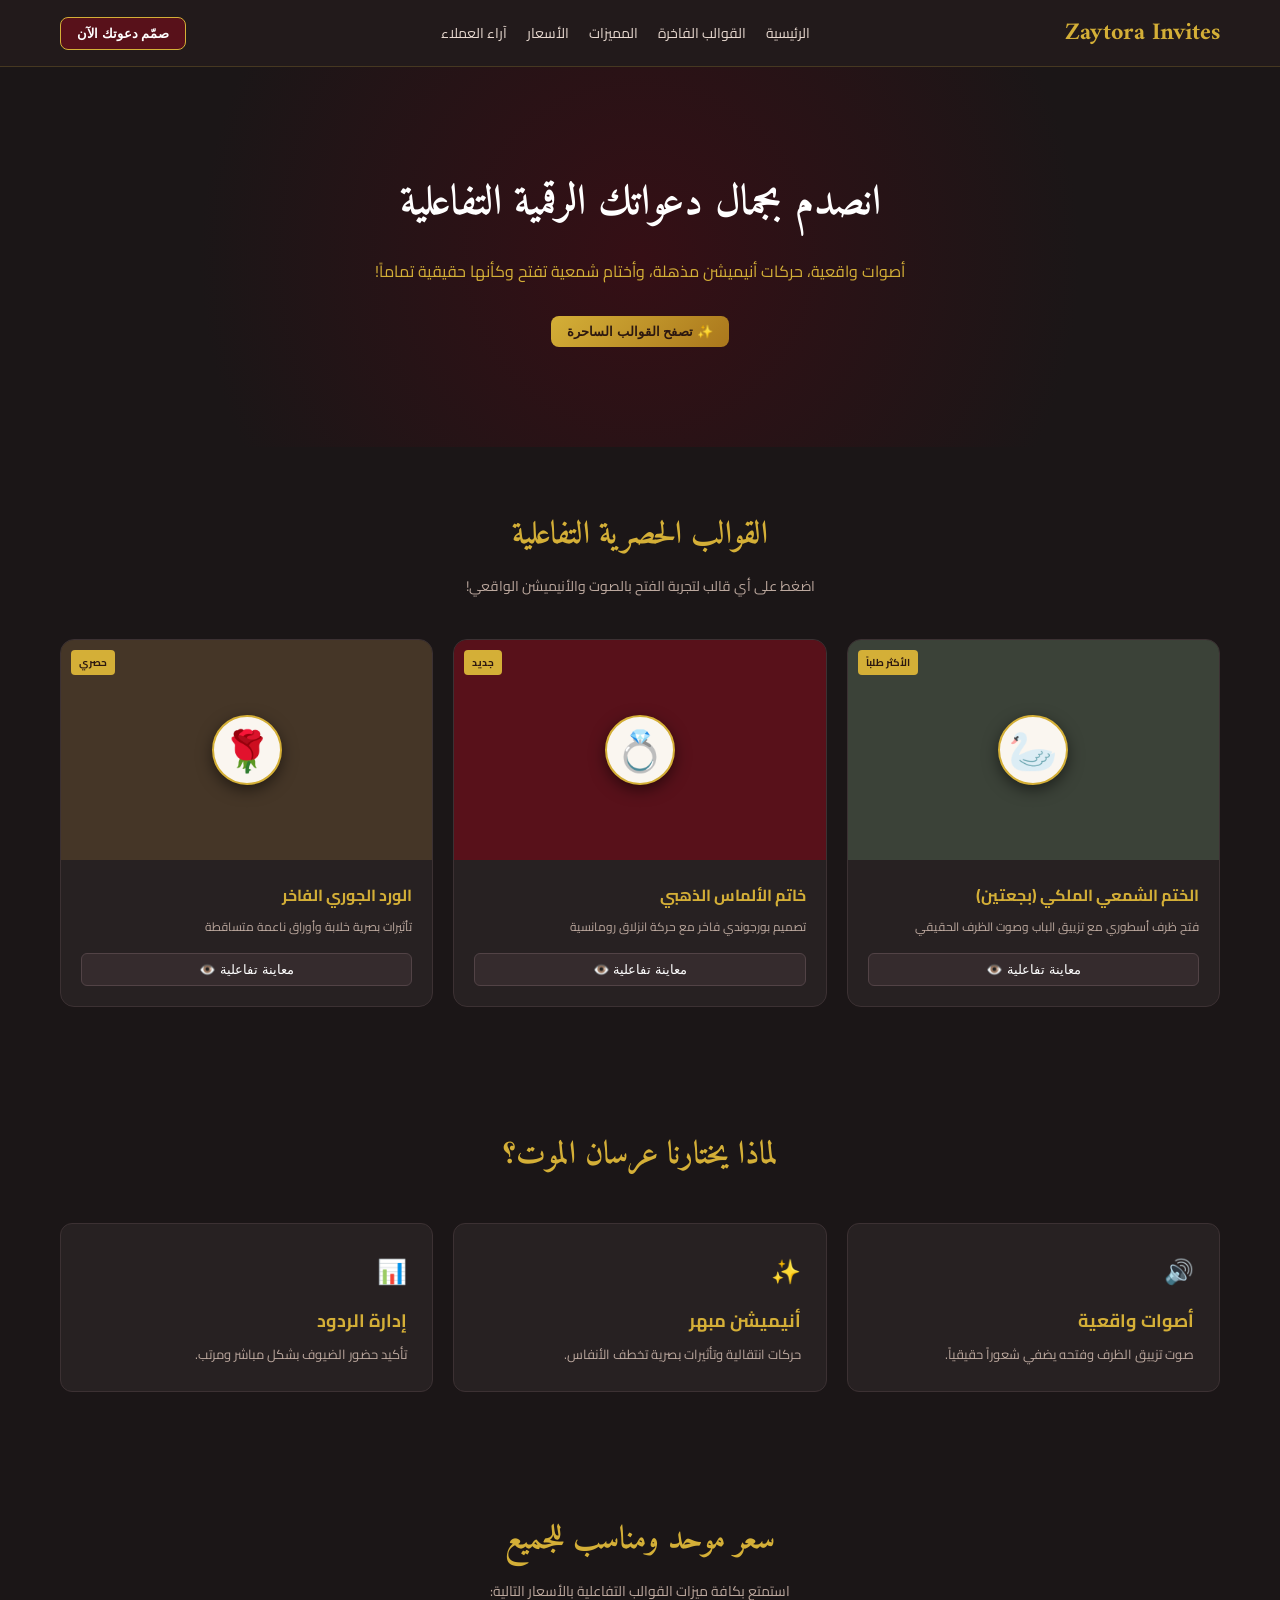
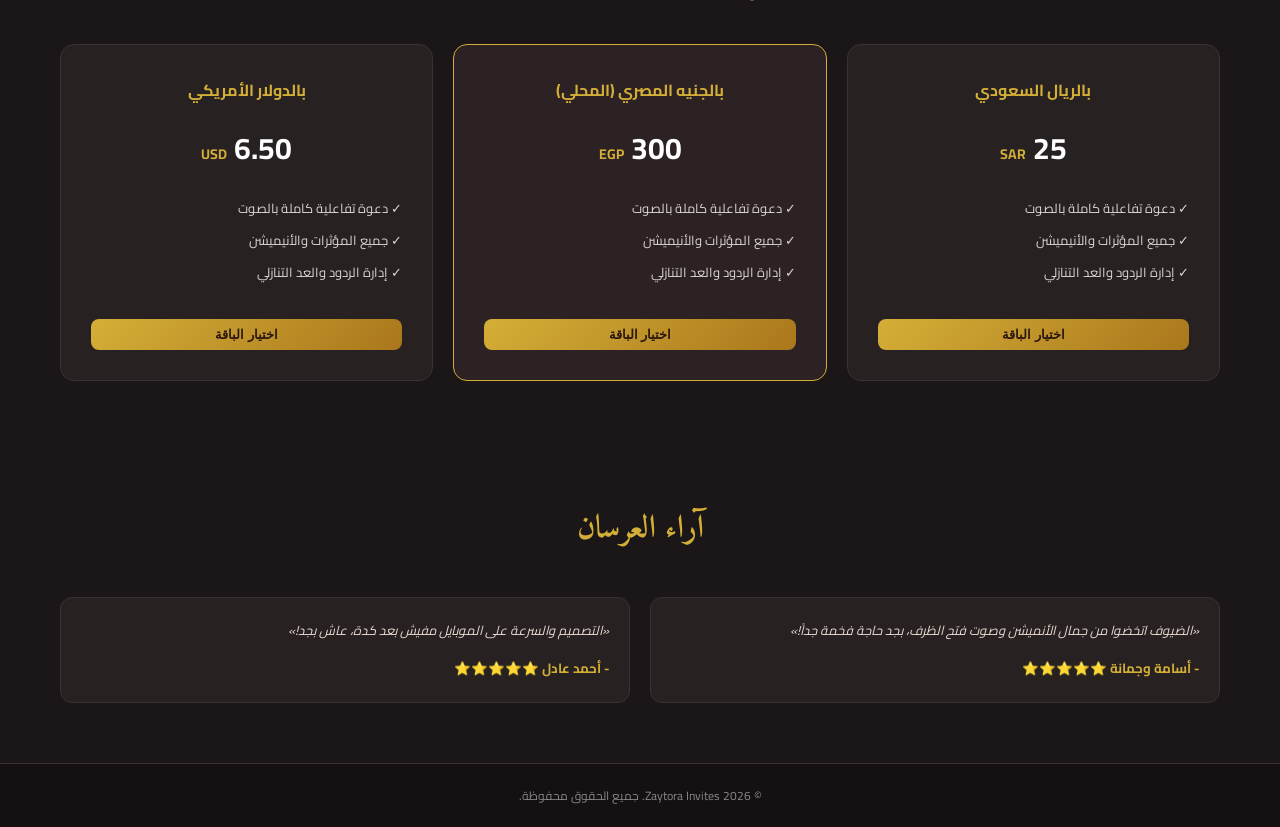
==== commit 90315a81: "index.html" ====
--- a/index.html
+++ b/index.html
@@ -2,224 +2,200 @@
 <html lang="ar" dir="rtl">
 <head>
     <meta charset="UTF-8">
-    <meta name="viewport" content="width=device-width, initial-scale=1.0">
-    <title>Eternal Vows | منصة دعوات الزفاف الرقمية الفخمة</title>
+    <meta name="viewport" content="width=device-width, initial-scale=1.0, maximum-scale=1.0, user-scalable=no">
+    <title>Zaytora Invites | منصة دعوات الزفاف الرقمية التفاعلية</title>
     <link rel="stylesheet" href="style.css">
     <link href="https://fonts.googleapis.com/css2?family=Amiri:wght@400;700&family=Cairo:wght@300;400;600;700&display=swap" rel="stylesheet">
 </head>
 <body>
 
-    <!-- هيدر الموقع (Header) -->
+    <!-- الهيدر -->
     <header class="main-header">
         <div class="header-container">
-            <div class="brand-logo">Eternal Vows</div>
+            <div class="brand-logo">Zaytora Invites</div>
             <nav class="nav-links">
                 <a href="#home">الرئيسية</a>
-                <a href="#templates">القوالب</a>
+                <a href="#templates">القوالب الفاخرة</a>
                 <a href="#features">المميزات</a>
                 <a href="#pricing">الأسعار</a>
                 <a href="#reviews">آراء العملاء</a>
-                <a href="#faq">الأسئلة الشائعة</a>
             </nav>
             <div class="header-actions">
-                <button class="btn-outline">تسجيل الدخول</button>
-                <button class="btn-solid">إنشاء حساب</button>
+                <button class="btn-solid" onclick="scrollToSection('templates')">صمّم دعوتك الآن</button>
             </div>
         </div>
     </header>
 
-    <!-- 1. القسم الرئيسي (Hero Section) -->
+    <!-- القسم الرئيسي -->
     <section id="home" class="hero-section">
         <div class="hero-content">
-            <h1>صمّم دعوتك الرقمية المثالية</h1>
-            <p>تصاميم فاخرة • مشاركة فورية • استجابات سلسة</p>
+            <h1>انصدم بجمال دعواتك الرقمية التفاعلية</h1>
+            <p>أصوات واقعية، حركات أنيميشن مذهلة، وأختام شمعية تفتح وكأنها حقيقية تماماً!</p>
             <div class="hero-buttons">
-                <a href="#templates" class="btn-gold">✨ أنشئ دعوة</a>
-                <a href="#templates" class="btn-trans">تصفح القوالب</a>
-            </div>
-        </div>
-    </section>
-
-    <!-- 2. قسم كتالوج القوالب (Templates Catalog) -->
+                <button class="btn-gold" onclick="scrollToSection('templates')">✨ تصفح القوالب الساحرة</button>
+            </div>
+        </div>
+    </section>
+
+    <!-- قسم القوالب الساحرة والمتحركة -->
     <section id="templates" class="catalog-section">
         <div class="section-title">
-            <h2>كتالوج القوالب الفاخرة</h2>
-            <p>تصفح مجموعتنا من القوالب المصممة بعناية، وابحث حسب الفئة لتناسب احتفالك.</p>
+            <h2>القوالب الحصرية التفاعلية</h2>
+            <p>اضغط على أي قالب لتجربة الفتح بالصوت والأنيميشن الواقعي!</p>
         </div>
 
         <div class="templates-grid">
-            <!-- قالب 1: الظرف الأخضر والبجعتين (المطابق لطلبك) -->
-            <div class="template-card" onclick="openDemoModal('swan')">
-                <div class="template-badge">POPULAR</div>
+            <!-- قالب 1 -->
+            <div class="template-card" onclick="openDemoModal('swan', 'أسامة & كريتالآ', 'فندق الريتز كارلتون - الرياض')">
+                <div class="template-badge">الأكثر طلباً</div>
                 <div class="template-img-box swan-bg">
                     <div class="mini-seal">🦢</div>
                 </div>
                 <div class="template-info">
-                    <h3>W114 - زفاف ملكي</h3>
-                    <p>تصميم نباتي مع ختم بجعتين فاخر</p>
-                    <button class="preview-btn">معاينة القالب 👁️</button>
-                </div>
-            </div>
-
-            <!-- قالب 2: زفاف ذهبي كلاسيكي -->
-            <div class="template-card" onclick="openDemoModal('gold')">
-                <div class="template-badge">POPULAR</div>
+                    <h3>الختم الشمعي الملكي (بجعتين)</h3>
+                    <p>فتح ظرف أسطوري مع تزييق الباب وصوت الظرف الحقيقي</p>
+                    <button class="preview-btn">معاينة تفاعلية 👁️️</button>
+                </div>
+            </div>
+
+            <!-- قالب 2 -->
+            <div class="template-card" onclick="openDemoModal('gold', 'أحمد & فاطمة', 'قاعة الماس - القاهرة')">
+                <div class="template-badge">جديد</div>
                 <div class="template-img-box gold-bg">
                     <div class="mini-seal">💍</div>
                 </div>
                 <div class="template-info">
-                    <h3>H003 - قصر الأفراح</h3>
-                    <p>ديكور داخلي فخم مع إضاءة دافئة</p>
-                    <button class="preview-btn">معاينة القالب 👁️</button>
-                </div>
-            </div>
-
-            <!-- قالب 3: خطوبة ناعمة -->
-            <div class="template-card" onclick="openDemoModal('engagement')">
-                <div class="template-badge">NEW</div>
+                    <h3>خاتم الألماس الذهبي</h3>
+                    <p>تصميم بورجوندي فاخر مع حركة انزلاق رومانسية</p>
+                    <button class="preview-btn">معاينة تفاعلية 👁️</button>
+                </div>
+            </div>
+
+            <!-- قالب 3 -->
+            <div class="template-card" onclick="openDemoModal('roses', 'محمود & مريم', 'فندق الفور سيزونز - الإسكندرية')">
+                <div class="template-badge">حصري</div>
                 <div class="template-img-box eng-bg">
-                    <div class="mini-seal">🌿</div>
+                    <div class="mini-seal">🌹</div>
                 </div>
                 <div class="template-info">
-                    <h3>E008 - زهور الزيتون</h3>
-                    <p>طابع هادئ وبسيط لعشاق البساطة</p>
-                    <button class="preview-btn">معاينة القالب 👁️</button>
-                </div>
-            </div>
-        </div>
-    </section>
-
-    <!-- 3. قسم المميزات القوية -->
+                    <h3>الورد الجوري الفاخر</h3>
+                    <p>تأثيرات بصرية خلابة وأوراق ناعمة متساقطة</p>
+                    <button class="preview-btn">معاينة تفاعلية 👁️</button>
+                </div>
+            </div>
+        </div>
+    </section>
+
+    <!-- قسم المميزات -->
     <section id="features" class="features-section">
         <div class="section-title">
-            <h2>ميزات قوية</h2>
-            <p>كل ما تحتاجه لإنشاء الدعوة المثالية</p>
+            <h2>لماذا يختارنا عرسان الموت؟</h2>
         </div>
         <div class="features-grid">
-            <div class="feature-box">💎 <h3>قوالب فاخرة</h3><p>قوالب مصممة احترافياً بجماليات راقية.</p></div>
-            <div class="feature-box">🌐 <h3>دعم ثنائي اللغة</h3><p>أنشئ دعوات بالإنجليزية أو العربية أو كليهما.</p></div>
-            <div class="feature-box">🎵 <h3>تكامل الموسيقى</h3><p>أضف موسيقى خلفية عبر الرفع أو رابط يوتيوب.</p></div>
-            <div class="feature-box">🏷️ <h3>ملفات مخصصة</h3><p>خلفيات باسمك وتحكم بها لأصول تجارية منسقة.</p></div>
-            <div class="feature-box">📅 <h3>برنامج الحفل</h3><p>عرض جدول أعمال حفلَك مع مطابقة الأيفونات العائلية.</p></div>
-            <div class="feature-box">📊 <h3>دعم المعرض</h3><p>عرض حتى 6 صور جميلة في دعوتك.</p></div>
-        </div>
-    </section>
-
-    <!-- 4. قسم الأسعار (Pricing) -->
+            <div class="feature-box">🔊 <h3>أصوات واقعية</h3><p>صوت تزييق الظرف وفتحه يضفي شعوراً حقيقياً.</p></div>
+            <div class="feature-box">✨ <h3>أنيميشن مبهر</h3><p>حركات انتقالية وتأثيرات بصرية تخطف الأنفاس.</p></div>
+            <div class="feature-box">📊 <h3>إدارة الردود</h3><p>تأكيد حضور الضيوف بشكل مباشر ومرتب.</p></div>
+        </div>
+    </section>
+
+    <!-- قسم الأسعار المحدثة -->
     <section id="pricing" class="pricing-section">
         <div class="section-title">
-            <h2>دعوة واحدة، سعر واحد</h2>
-            <p>اختار عملتك المفضلة، كل خطة تشمل التجربة الكاملة للدعوة الكاملة مع جميع الميزات الفاخرة.</p>
+            <h2>سعر موحد ومناسب للجميع</h2>
+            <p>استمتع بكافة ميزات القوالب التفاعلية بالأسعار التالية:</p>
         </div>
         <div class="pricing-grid">
             <div class="price-card">
-                <h3>ريال سعودي (SAR)</h3>
-                <div class="price-val">70.46 <span>SAR</span></div>
+                <h3>بالريال السعودي</h3>
+                <div class="price-val">25 <span>SAR</span></div>
                 <ul>
-                    <li>✓ دعوة رقمية كاملة</li>
-                    <li>✓ موسيقى ومعرض مخصص</li>
-                    <li>✓ إدارة الردود</li>
-                    <li>✓ رمز QR والمشاركة</li>
-                    <li>✓ جميع القوالب الفاخرة</li>
+                    <li>✓ دعوة تفاعلية كاملة بالصوت</li>
+                    <li>✓ جميع المؤثرات والأنيميشن</li>
+                    <li>✓ إدارة الردود والعد التنازلي</li>
                 </ul>
-                <button class="btn-gold" style="width:100%; margin-top:15px;">اختر هذه الخطة</button>
+                <button class="btn-gold" style="width:100%; margin-top:15px;">اختيار الباقة</button>
             </div>
             <div class="price-card featured">
-                <h3>جنيه مصري (EGP / محلي)</h3>
-                <div class="price-val">69.01 <span>EGP</span></div>
+                <h3>بالجنيه المصري (المحلي)</h3>
+                <div class="price-val">300 <span>EGP</span></div>
                 <ul>
-                    <li>✓ دعوة رقمية كاملة</li>
-                    <li>✓ موسيقى ومعرض مخصص</li>
-                    <li>✓ إدارة الردود</li>
-                    <li>✓ رمز QR والمشاركة</li>
-                    <li>✓ جميع القوالب الفاخرة</li>
+                    <li>✓ دعوة تفاعلية كاملة بالصوت</li>
+                    <li>✓ جميع المؤثرات والأنيميشن</li>
+                    <li>✓ إدارة الردود والعد التنازلي</li>
                 </ul>
-                <button class="btn-gold" style="width:100%; margin-top:15px;">اختر هذه الخطة</button>
+                <button class="btn-gold" style="width:100%; margin-top:15px;">اختيار الباقة</button>
             </div>
             <div class="price-card">
-                <h3>دولار أمريكي (USD)</h3>
-                <div class="price-val">18.79 <span>USD</span></div>
+                <h3>بالدولار الأمريكي</h3>
+                <div class="price-val">6.50 <span>USD</span></div>
                 <ul>
-                    <li>✓ دعوة رقمية كاملة</li>
-                    <li>✓ موسيقى ومعرض مخصص</li>
-                    <li>✓ إدارة الردود</li>
-                    <li>✓ رمز QR والمشاركة</li>
-                    <li>✓ جميع القوالب الفاخرة</li>
+                    <li>✓ دعوة تفاعلية كاملة بالصوت</li>
+                    <li>✓ جميع المؤثرات والأنيميشن</li>
+                    <li>✓ إدارة الردود والعد التنازلي</li>
                 </ul>
-                <button class="btn-gold" style="width:100%; margin-top:15px;">اختر هذه الخطة</button>
-            </div>
-        </div>
-    </section>
-
-    <!-- 5. آراء العملاء (Reviews) -->
+                <button class="btn-gold" style="width:100%; margin-top:15px;">اختيار الباقة</button>
+            </div>
+        </div>
+    </section>
+
+    <!-- آراء العملاء -->
     <section id="reviews" class="reviews-section">
         <div class="section-title">
-            <h2>ماذا يقول عملاؤنا</h2>
-            <div class="rating-box-header">
-                <span class="stars">★★★★★</span>
-                <span class="score">5.0 / 5.0</span>
-            </div>
+            <h2>آراء العرسان</h2>
         </div>
         <div class="reviews-grid">
             <div class="review-card">
-                <p>«أنصح بشدة، ما شاء الله عليكم شغل مرتب، وإدارة للطرف صعبة وسهلة جداً.»</p>
-                <small>- Bader ⭐⭐⭐⭐⭐</small>
+                <p>«الضيوف اتخضوا من جمال الأنميشن وصوت فتح الظرف، بجد حاجة فخمة جداً!»</p>
+                <small>- أسامة وجمانة ⭐⭐⭐⭐⭐</small>
             </div>
             <div class="review-card">
-                <p>«خدمة احترافية، مكان طبيعي يتسع جداً، موقع فخم وجميل وفريد من نوعه.»</p>
-                <small>- أسامة ⭐⭐⭐⭐⭐</small>
-            </div>
-            <div class="review-card">
-                <p>«دعوة رائعة جداً، كانت تجربة رائعة جداً، شكراً لكل من ساهم في هذا المشروع الرائع.»</p>
-                <small>- عبد الرحمن ⭐⭐⭐⭐⭐</small>
-            </div>
-        </div>
-    </section>
-
-    <!-- 6. الأسئلة الشائعة (FAQ) -->
-    <section id="faq" class="faq-section">
-        <div class="section-title">
-            <h2>الأسئلة الأكثر شيوعاً</h2>
-        </div>
-        <div class="faq-container">
-            <details class="faq-item"><summary>كم يستغرق إعداد الدعوة الرقمية؟</summary><p>يتم إعداد دعوتك بشكل فوري بمجرد إدخال بياناتك واختيار القالب.</p></details>
-            <details class="faq-item"><summary>هل يمكنني تعديل الدعوة بعد نشرها؟</summary><p>نعم، يمكنك التعديل في أي وقت من لوحة التحكم الخاصة بك.</p></details>
-            <details class="faq-item"><summary>كيف يدير نظام الرد ردود الضيوف؟</summary><p>يظهر لك جدول تفاعلي يؤكد فيه الضيوف حضورهم بشكل فوري.</p></details>
-        </div>
-    </section>
-
-    <!-- نافذة منبثقة لمعاينة القالب التفاعلي (Modal) -->
+                <p>«التصميم والسرعة على الموبايل مفيش بعد كدة، عاش بجد!»</p>
+                <small>- أحمد عادل ⭐⭐⭐⭐⭐</small>
+            </div>
+        </div>
+    </section>
+
+    <!-- نافذة المعاينة التفاعلية الخرافية (Modal) -->
     <div id="demoModal" class="modal-overlay">
         <div class="modal-content">
-            <button class="close-modal" onclick="closeDemoModal()">✕</button>
+            <button class="close-modal" onclick="closeDemoModal()">✕ خروج</button>
             <div class="phone-frame">
-                <!-- شاشة الظرف المغلق -->
+                
+                <!-- شاشة الظرف التفاعلي مع الختم -->
                 <div class="env-screen" id="envScreen" onclick="openEnv()">
-                    <div class="modal-seal">
+                    <div class="modal-seal" id="modalSeal">
                         <span id="sealIcon">🦢</span>
                         <small>اضغط للفتح 💌</small>
                     </div>
                 </div>
-                <!-- بطاقة الدعوة الداخلية -->
+
+                <!-- شاشة الدعوة من الداخل بعد الفتح -->
                 <div class="card-screen">
+                    <span style="font-size: 30px; margin-bottom: 5px;">🏛️</span>
                     <h2 id="cardTitle">حفل زفاف مبارك</h2>
-                    <h1 id="cardNames">أسامة & كريتالآ</h1>
+                    <h1 id="cardNames">أسامة & جمانة</h1>
                     <p id="cardLocation">📍 فندق الريتز كارلتون - الرياض</p>
+                    
                     <div class="countdown-box">
-                        <span>⏳ العد التنازلي جارٍ للحفل</span>
+                        <span>⏳ العد التنازلي: متبقي أيام وليالي للحفل</span>
                     </div>
+
+                    <div style="margin-top: 20px; display: flex; gap: 10px;">
+                        <button class="btn-gold" style="padding: 6px 12px; font-size: 11px;">تأكيد الحضور</button>
+                        <button class="btn-trans" style="padding: 6px 12px; font-size: 11px; color:#333; border-color:#555;">الموقع</button>
+                    </div>
                 </div>
             </div>
         </div>
     </div>
 
-    <!-- الفوتر (Footer) -->
     <footer>
-        <p>&copy; 2026 Eternal Vows. جميع الحقوق محفوظة.</p>
+        <p>&copy; 2026 Zaytora Invites. جميع الحقوق محفوظة.</p>
     </footer>
 
+    <!-- صوت فتح الظرف والتزييق الحقيقي -->
     <audio id="creakSound" src="https://www.soundjay.com/doors/door-creak-1.mp3"></audio>
     <script src="script.js"></script>
 </body>
-                    </html>
-                    
+    </html>
+    
--- a/style.css
+++ b/style.css
@@ -1,436 +1,103 @@
 :root {
-    --envelope-bg: #58111A;         /* البرجندي الأساسي */
-    --card-bg: #FAF6F0;             /* السكري الناعم */
-    --card-text-color: #2C1810;     /* النصوص الدافئة */
-    --card-font: 'Amiri', serif;
-    --accent-color: #D4AF37;        /* الذهبي الفاخر */
+    --bg-dark: #1b1617;
+    --card-dark: #272122;
+    --burgundy: #58111A;
+    --gold: #D4AF37;
+    --cream: #FAF6F0;
+    --text-light: #E8D9D0;
 }
 
-* {
-    box-sizing: border-box;
-    margin: 0;
-    padding: 0;
-}
+* { box-sizing: border-box; margin: 0; padding: 0; scroll-behavior: smooth; }
+body { font-family: 'Cairo', sans-serif; background-color: var(--bg-dark); color: var(--text-light); direction: rtl; }
 
-body {
-    font-family: 'Cairo', sans-serif;
-    background-color: #350A10;      /* خلفية برندية دافئة متناسقة */
-    color: #F8F5F0;
-    display: flex;
-    flex-direction: column;
-    min-height: 100vh;
-}
+/* الهيدر */
+.main-header { background: #221a1b; border-bottom: 1px solid rgba(212,175,55,0.2); position: sticky; top: 0; z-index: 1000; padding: 12px 0; }
+.header-container { max-width: 1200px; margin: 0 auto; display: flex; justify-content: space-between; align-items: center; padding: 0 20px; }
+.brand-logo { font-family: 'Amiri', serif; font-size: 24px; color: var(--gold); font-weight: bold; }
+.nav-links { display: flex; gap: 20px; }
+.nav-links a { color: var(--text-light); text-decoration: none; font-size: 14px; transition: 0.3s; }
+.nav-links a:hover { color: var(--gold); }
+.header-actions { display: flex; gap: 10px; }
+.btn-outline, .btn-solid, .btn-gold, .btn-trans { padding: 8px 16px; border-radius: 8px; font-size: 13px; cursor: pointer; text-decoration: none; font-weight: bold; }
+.btn-outline { background: none; border: 1px solid var(--gold); color: var(--gold); }
+.btn-solid { background: var(--burgundy); border: 1px solid var(--gold); color: #fff; }
+.btn-gold { background: linear-gradient(135deg, #D4AF37, #AA771C); border: none; color: #2C1810; }
+.btn-trans { background: rgba(255,255,255,0.08); border: 1px solid rgba(255,255,255,0.2); color: #fff; }
 
-.brand-header {
-    background: linear-gradient(135deg, #440D13, #58111A);
-    border-bottom: 2px solid var(--accent-color);
-    padding: 15px;
-    text-align: center;
-    box-shadow: 0 4px 15px rgba(0,0,0,0.3);
-}
+/* الأقسام العامة */
+section { padding: 60px 20px; max-width: 1200px; margin: 0 auto; }
+.section-title { text-align: center; margin-bottom: 40px; }
+.section-title h2 { font-family: 'Amiri', serif; font-size: 32px; color: var(--gold); margin-bottom: 10px; }
+.section-title p { color: #bca89e; font-size: 14px; }
 
-.brand-name {
-    font-family: 'Amiri', serif;
-    font-size: 30px;
-    color: #F8F5F0;
-    letter-spacing: 2px;
-}
+/* قسم الهيرو */
+.hero-section { text-align: center; padding: 100px 20px; background: radial-gradient(circle, #350f15 0%, #1b1617 70%); }
+.hero-content h1 { font-family: 'Amiri', serif; font-size: 42px; margin-bottom: 15px; color: #fff; }
+.hero-content p { color: var(--gold); font-size: 16px; margin-bottom: 30px; }
+.hero-buttons { display: flex; justify-content: center; gap: 15px; }
 
-.brand-tagline {
-    font-size: 12px;
-    color: #D4AF37;
-}
+/* الكتالوج والقوالب */
+.templates-grid { display: grid; grid-template-columns: repeat(auto-fit, minmax(280px, 1fr)); gap: 20px; }
+.template-card { background: var(--card-dark); border: 1px solid #3c3133; border-radius: 14px; overflow: hidden; cursor: pointer; transition: 0.3s; position: relative; }
+.template-card:hover { transform: translateY(-5px); border-color: var(--gold); }
+.template-badge { position: absolute; top: 10px; left: 10px; background: var(--gold); color: #2c1810; font-size: 10px; padding: 3px 8px; border-radius: 4px; font-weight: bold; }
+.template-img-box { height: 220px; display: flex; align-items: center; justify-content: center; }
+.swan-bg { background: #3b4238; }
+.gold-bg { background: #58111A; }
+.eng-bg { background: #453627; }
+.mini-seal { font-size: 40px; background: var(--cream); width: 70px; height: 70px; border-radius: 50%; display: flex; align-items: center; justify-content: center; border: 2px solid var(--gold); box-shadow: 0 5px 15px rgba(0,0,0,0.5); }
+.template-info { padding: 20px; }
+.template-info h3 { font-size: 16px; color: var(--gold); margin-bottom: 5px; }
+.template-info p { font-size: 12px; color: #bca89e; margin-bottom: 15px; }
+.preview-btn { width: 100%; background: #352b2d; border: 1px solid #524346; color: #fff; padding: 8px; border-radius: 6px; cursor: pointer; transition: 0.3s; }
+.preview-btn:hover { background: var(--gold); color: #2c1810; }
 
-.welcome-banner {
-    margin-top: 10px;
-    padding: 6px 15px;
-    background: rgba(212, 175, 55, 0.1);
-    border-top: 1px solid rgba(212, 175, 55, 0.25);
-    border-bottom: 1px solid rgba(212, 175, 55, 0.25);
-}
+/* المميزات */
+.features-grid { display: grid; grid-template-columns: repeat(auto-fit, minmax(300px, 1fr)); gap: 20px; }
+.feature-box { background: var(--card-dark); padding: 25px; border-radius: 12px; border: 1px solid #3c3133; font-size: 24px; }
+.feature-box h3 { font-size: 18px; color: var(--gold); margin: 10px 0 5px; }
+.feature-box p { font-size: 13px; color: #bca89e; }
 
-.welcome-banner p {
-    font-family: 'Amiri', serif;
-    font-size: 13px;
-    color: #F8F5F0;
-}
+/* الأسعار */
+.pricing-grid { display: grid; grid-template-columns: repeat(auto-fit, minmax(300px, 1fr)); gap: 20px; }
+.price-card { background: var(--card-dark); border: 1px solid #3c3133; border-radius: 14px; padding: 30px; text-align: center; }
+.price-card.featured { border-color: var(--gold); background: #2c2123; }
+.price-card h3 { font-size: 16px; color: var(--gold); margin-bottom: 15px; }
+.price-val { font-size: 30px; font-weight: bold; color: #fff; margin-bottom: 20px; }
+.price-val span { font-size: 14px; color: var(--gold); }
+.price-card ul { list-style: none; text-align: right; margin-bottom: 20px; font-size: 13px; color: #dcd6d0; }
+.price-card ul li { margin-bottom: 8px; }
 
-.main-container {
-    flex: 1;
-    width: 100%;
-    max-width: 1150px;
-    margin: 20px auto;
-    padding: 0 10px;
-    display: grid;
-    grid-template-columns: 1fr 400px;
-    gap: 25px;
-    align-items: start;
-}
+/* التقييمات */
+.rating-box-header { display: flex; justify-content: center; align-items: center; gap: 10px; margin-top: 10px; }
+.stars { color: var(--gold); font-size: 18px; }
+.score { font-weight: bold; color: #fff; }
+.reviews-grid { display: grid; grid-template-columns: repeat(auto-fit, minmax(300px, 1fr)); gap: 20px; }
+.review-card { background: var(--card-dark); padding: 20px; border-radius: 12px; border: 1px solid #3c3133; }
+.review-card p { font-size: 13px; margin-bottom: 10px; font-style: italic; }
+.review-card small { color: var(--gold); font-weight: bold; }
 
-@media(max-width: 900px) {
-    .main-container {
-        grid-template-columns: 1fr;
-    }
-}
+/* الأسئلة الشائعة */
+.faq-container { max-width: 800px; margin: 0 auto; display: flex; flex-direction: column; gap: 10px; }
+.faq-item { background: var(--card-dark); border: 1px solid #3c3133; border-radius: 8px; padding: 15px; cursor: pointer; }
+.faq-item summary { font-weight: bold; color: var(--gold); font-size: 14px; }
+.faq-item p { margin-top: 10px; font-size: 13px; color: #bca89e; }
 
-.control-panel {
-    background: #461017;
-    border: 1px solid #68232C;
-    border-radius: 16px;
-    padding: 20px;
-    box-shadow: 0 10px 30px rgba(0,0,0,0.4);
-}
+/* المودال (نافذة المعاينة التفاعلية) */
+.modal-overlay { position: fixed; top: 0; left: 0; width: 100%; height: 100%; background: rgba(0,0,0,0.85); display: none; justify-content: center; align-items: center; z-index: 2000; }
+.modal-content { position: relative; width: 380px; height: 700px; background: #221c1e; border-radius: 30px; border: 6px solid var(--gold); overflow: hidden; }
+.close-modal { position: absolute; top: 15px; left: 15px; background: none; border: none; color: #fff; font-size: 20px; cursor: pointer; z-index: 3000; }
+.phone-frame { position: relative; width: 100%; height: 100%; background: #3b4238; display: flex; justify-content: center; align-items: center; }
+.env-screen { position: absolute; width: 100%; height: 100%; background: #353b32; display: flex; justify-content: center; align-items: center; cursor: pointer; transition: transform 0.8s ease, opacity 0.5s ease; z-index: 10; }
+.env-screen.open { transform: translateY(-100%); opacity: 0; pointer-events: none; }
+.modal-seal { width: 100px; height: 100px; background: var(--cream); border-radius: 50%; display: flex; flex-direction: column; align-items: center; justify-content: center; border: 3px solid var(--gold); box-shadow: 0 10px 20px rgba(0,0,0,0.6); }
+.modal-seal span { font-size: 30px; }
+.modal-seal small { font-size: 9px; color: #555; margin-top: 4px; }
+.card-screen { padding: 30px; text-align: center; color: #2b3029; background: var(--cream); width: 100%; height: 100%; display: flex; flex-direction: column; justify-content: center; align-items: center; font-family: 'Amiri', serif; }
+.card-screen h2 { font-size: 22px; color: #58111A; margin-bottom: 10px; }
+.card-screen h1 { font-size: 32px; color: #2b3029; margin: 15px 0; }
+.card-screen p { font-size: 14px; color: #555; font-family: 'Cairo', sans-serif; }
+.countdown-box { margin-top: 25px; padding: 10px; background: #3b4238; color: var(--gold); border-radius: 8px; font-size: 12px; font-family: 'Cairo', sans-serif; }
 
-.control-panel h2 {
-    font-size: 17px;
-    color: #D4AF37;
-    margin-bottom: 12px;
-    border-bottom: 1px solid #68232C;
-    padding-bottom: 8px;
-}
-
-.form-group {
-    margin-bottom: 12px;
-}
-
-.form-group label {
-    display: block;
-    font-size: 12px;
-    color: #E8D9D0;
-    margin-bottom: 4px;
-}
-
-.form-group input[type="text"] {
-    width: 100%;
-    padding: 9px 12px;
-    border-radius: 8px;
-    background: #56161E;
-    color: #FFF;
-    border: 1px solid #79323B;
-    font-size: 13px;
-}
-
-.form-group input[type="text"]:focus {
-    border-color: #D4AF37;
-    outline: none;
-}
-
-select {
-    width: 100%;
-    padding: 10px;
-    border-radius: 8px;
-    background: #56161E;
-    color: #FFF;
-    border: 1px solid #79323B;
-    font-size: 13px;
-    cursor: pointer;
-}
-
-.file-upload-btn {
-    display: block;
-    width: 100%;
-    padding: 10px;
-    background: #56161E;
-    border: 1px dashed #8A434C;
-    border-radius: 8px;
-    text-align: center;
-    font-size: 12px;
-    color: #E8D9D0;
-    cursor: pointer;
-    transition: 0.3s;
-}
-
-.file-upload-btn:hover {
-    border-color: #D4AF37;
-    color: #D4AF37;
-}
-
-input[type="file"] {
-    display: none;
-}
-
-.color-control-grid {
-    display: grid;
-    grid-template-columns: repeat(4, 1fr);
-    gap: 6px;
-}
-
-.picker-group {
-    display: flex;
-    flex-direction: column;
-    gap: 3px;
-}
-
-.picker-group label {
-    font-size: 10px;
-}
-
-.picker-group input[type="color"] {
-    width: 100%;
-    height: 35px;
-    border: none;
-    border-radius: 6px;
-    cursor: pointer;
-    background: none;
-}
-
-.checkout-section {
-    margin-top: 15px;
-    padding-top: 12px;
-    border-top: 1px dashed #79323B;
-}
-
-.checkout-section h3 {
-    font-size: 13px;
-    color: #D4AF37;
-    margin-bottom: 4px;
-}
-
-.payment-instructions {
-    font-size: 11px;
-    color: #E8D9D0;
-    margin-bottom: 8px;
-}
-
-.submit-btn {
-    width: 100%;
-    background: linear-gradient(135deg, #D4AF37, #AA771C);
-    color: #2C1810;
-    padding: 12px;
-    border: none;
-    border-radius: 8px;
-    font-weight: bold;
-    font-size: 14px;
-    cursor: pointer;
-    margin-top: 8px;
-    transition: 0.3s;
-}
-
-.submit-btn:hover {
-    opacity: 0.9;
-}
-
-/* إطار الموبايل المحاكي للمواقع الفخمة */
-.preview-section-wrapper {
-    display: flex;
-    flex-direction: column;
-    align-items: center;
-}
-
-.preview-title {
-    font-size: 13px;
-    color: #E8D9D0;
-    margin-bottom: 8px;
-}
-
-.mobile-mockup-frame {
-    width: 100%;
-    max-width: 360px;
-    height: 650px;
-    background: #250508;
-    border-radius: 35px;
-    border: 7px solid #58111A;
-    box-shadow: 0 20px 40px rgba(0,0,0,0.8);
-    overflow: hidden;
-    position: relative;
-}
-
-.preview-section {
-    position: relative;
-    width: 100%;
-    height: 100%;
-    background-color: var(--envelope-bg);
-    display: flex;
-    justify-content: center;
-    align-items: center;
-}
-
-/* تصميم الظرف مع حركات انسيابية */
-.envelope {
-    position: absolute;
-    width: 90%;
-    height: 90%;
-    background-color: var(--envelope-bg);
-    border-radius: 12px;
-    box-shadow: 0 15px 35px rgba(0,0,0,0.8);
-    display: flex;
-    justify-content: center;
-    align-items: center;
-    cursor: pointer;
-    transition: transform 1s cubic-bezier(0.4, 0, 0.2, 1), opacity 0.6s ease;
-    z-index: 10;
-    border: 2px solid var(--accent-color);
-    overflow: hidden;
-}
-
-.envelope-inner-lining {
-    position: absolute;
-    top: 5px;
-    left: 5px;
-    right: 5px;
-    bottom: 5px;
-    border: 1px dashed var(--accent-color);
-    border-radius: 10px;
-    opacity: 0.4;
-    pointer-events: none;
-}
-
-.envelope.open {
-    transform: translateY(-120%) scale(0.85);
-    opacity: 0;
-    pointer-events: none;
-}
-
-/* ختم الشمع الملكي بنبضات تفاعلية */
-.wax-seal-badge {
-    display: flex;
-    flex-direction: column;
-    align-items: center;
-    justify-content: center;
-    cursor: pointer;
-    transition: transform 0.3s ease;
-    z-index: 15;
-    animation: pulseSeal 2s infinite;
-}
-
-@keyframes pulseSeal {
-    0% { transform: scale(1); }
-    50% { transform: scale(1.06); }
-    100% { transform: scale(1); }
-}
-
-.seal-ring {
-    width: 75px;
-    height: 75px;
-    background: radial-gradient(circle at 30% 30%, #f3d5b5, var(--accent-color));
-    border: 3px solid rgba(255, 255, 255, 0.3);
-    border-radius: 50%;
-    display: flex;
-    align-items: center;
-    justify-content: center;
-    box-shadow: 0 8px 20px rgba(0, 0, 0, 0.6), inset 0 2px 4px rgba(255, 255, 255, 0.4);
-}
-
-.seal-text {
-    font-family: 'Amiri', serif;
-    font-size: 24px;
-    font-weight: bold;
-    color: #3a0a10;
-    text-shadow: 0 1px 1px rgba(255,255,255,0.4);
-}
-
-.seal-hint {
-    margin-top: 10px;
-    font-family: 'Cairo', sans-serif;
-    font-size: 11px;
-    color: var(--accent-color);
-    background: rgba(0, 0, 0, 0.4);
-    padding: 3px 10px;
-    border-radius: 12px;
-    letter-spacing: 0.5px;
-}
-
-/* كارت الدعوة الداخلي بطابع زايتورا الملكي */
-.invitation-card {
-    text-align: center;
-    padding: 15px;
-    z-index: 1;
-    color: var(--card-text-color);
-    font-family: var(--card-font);
-    width: 92%;
-    height: 92%;
-    background: var(--card-bg);
-    border-radius: 12px;
-    display: flex;
-    align-items: center;
-    justify-content: center;
-    box-shadow: 0 10px 30px rgba(0,0,0,0.3);
-    opacity: 0;
-    transform: scale(0.95);
-    transition: all 0.8s ease 0.3s;
-}
-
-.envelope.open ~ .invitation-card {
-    opacity: 1;
-    transform: scale(1);
-}
-
-.inner-card-border {
-    border: 2px solid var(--accent-color);
-    padding: 20px 10px;
-    border-radius: 10px;
-    width: 100%;
-    height: 100%;
-    display: flex;
-    flex-direction: column;
-    justify-content: center;
-    align-items: center;
-    position: relative;
-    box-shadow: inset 0 0 20px rgba(212,175,55,0.08);
-    background: linear-gradient(to bottom, rgba(255,255,255,0.6), rgba(250,246,240,0.9));
-}
-
-.card-ornament {
-    width: 60px;
-    height: 12px;
-    border-top: 2px solid var(--accent-color);
-    border-bottom: 2px solid var(--accent-color);
-    position: relative;
-    margin: 5px auto;
-}
-.card-ornament::before {
-    content: '◆';
-    position: absolute;
-    top: 50%;
-    left: 50%;
-    transform: translate(-50%, -50%);
-    font-size: 10px;
-    color: var(--accent-color);
-    background: var(--card-bg);
-    padding: 0 4px;
-}
-
-.invite-header-text {
-    font-size: 13px;
-    color: #58111A;
-    font-weight: bold;
-    margin-bottom: 5px;
-}
-
-.invitation-card h1 {
-    font-size: 28px;
-    margin: 4px 0;
-    color: #2C1810;
-}
-
-.ampersand {
-    font-size: 18px;
-    display: block;
-    color: var(--accent-color);
-    margin: 2px 0;
-}
-
-.event-date-display {
-    margin-top: 8px;
-    font-size: 13px;
-    font-weight: bold;
-    color: #58111A;
-}
-
-.welcome-msg {
-    margin-top: 8px;
-    font-size: 11px;
-    color: #444;
-    opacity: 0.9;
-}
-
-.brand-footer {
-    background: #440D13;
-    border-top: 1px solid #68232C;
-    padding: 15px;
-    text-align: center;
-    font-size: 12px;
-    color: #E8D9D0;
-    margin-top: auto;
-    }
-    
+footer { background: #151112; text-align: center; padding: 20px; border-top: 1px solid #3c3133; font-size: 12px; color: #888; }
+                   
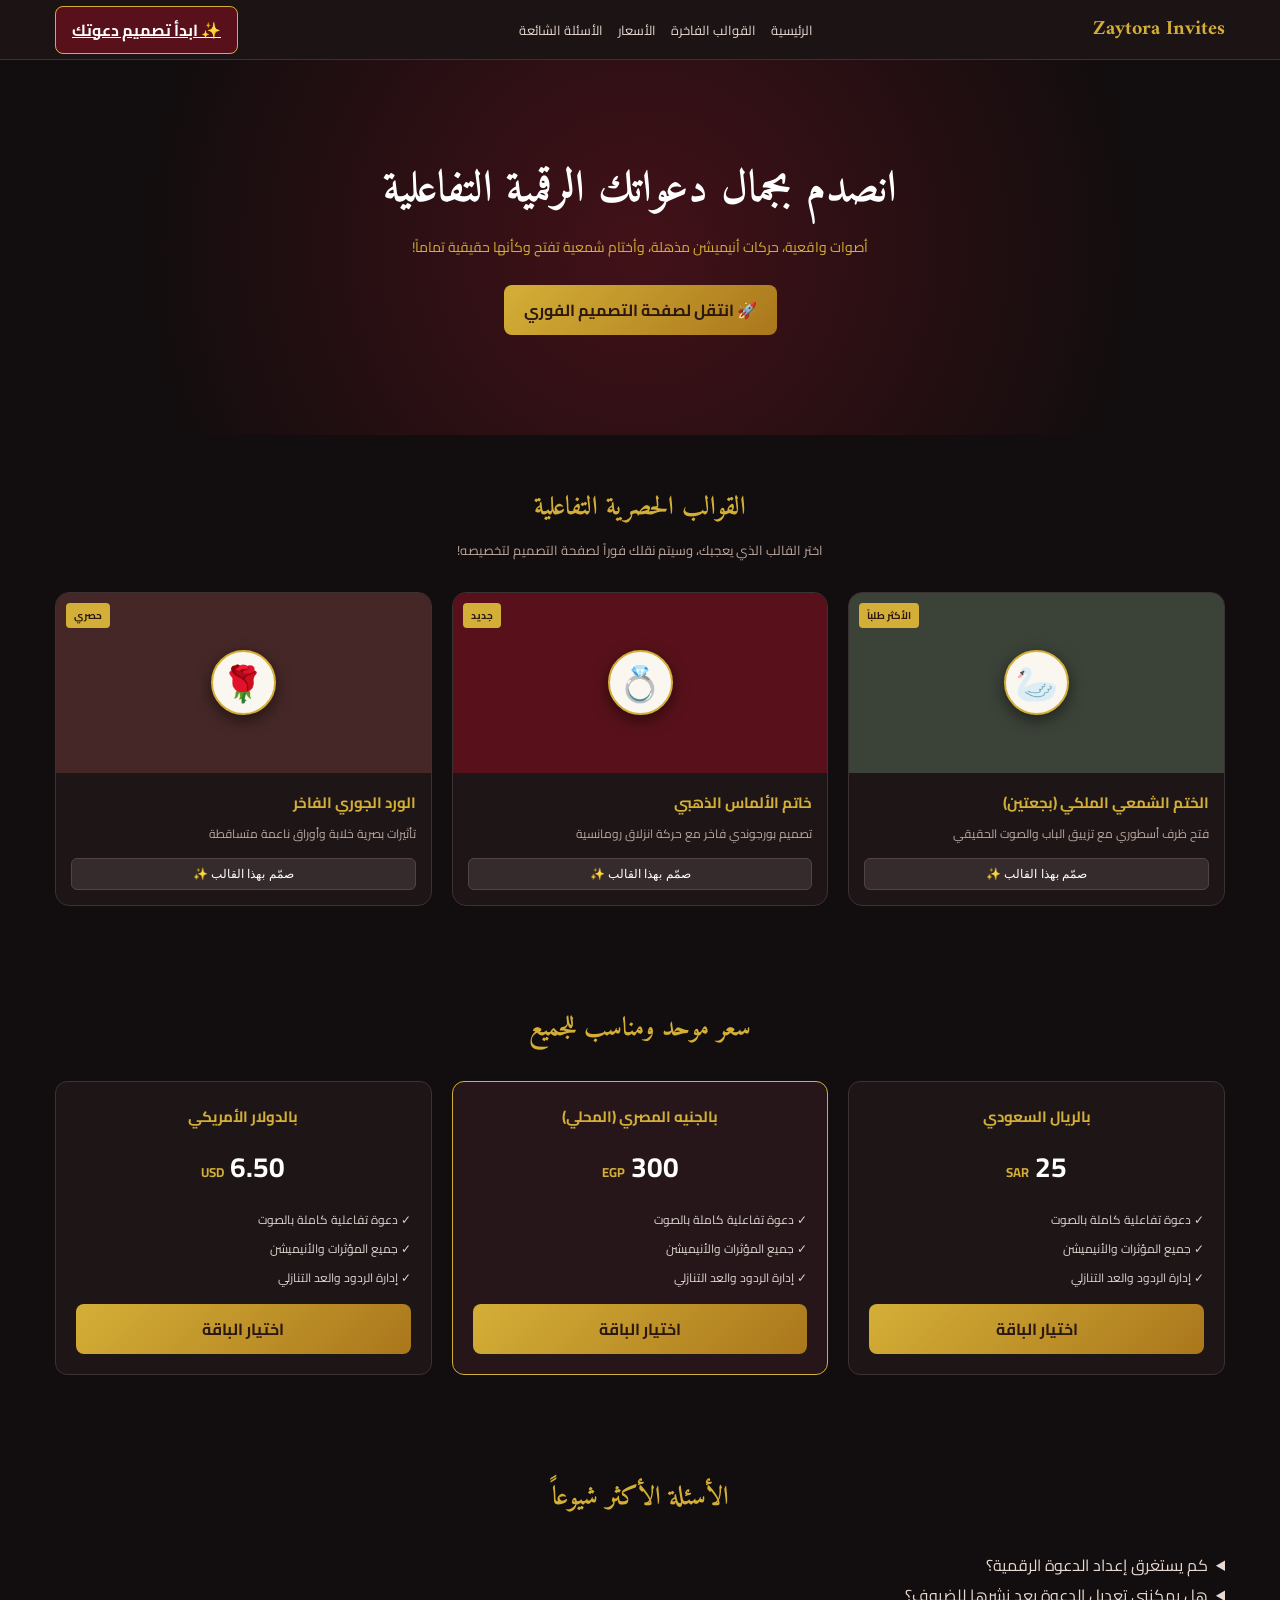
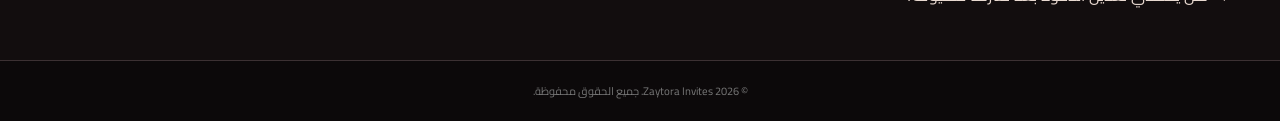
==== commit ac06132b: "index.html" ====
--- a/index.html
+++ b/index.html
@@ -2,8 +2,8 @@
 <html lang="ar" dir="rtl">
 <head>
     <meta charset="UTF-8">
-    <meta name="viewport" content="width=device-width, initial-scale=1.0, maximum-scale=1.0, user-scalable=no">
-    <title>Zaytora Invites | منصة دعوات الزفاف الرقمية التفاعلية</title>
+    <meta name="viewport" content="width=device-width, initial-scale=1.0">
+    <title>Zaytora Invites | دعوات الزفاف الرقمية التفاعلية</title>
     <link rel="stylesheet" href="style.css">
     <link href="https://fonts.googleapis.com/css2?family=Amiri:wght@400;700&family=Cairo:wght@300;400;600;700&display=swap" rel="stylesheet">
 </head>
@@ -14,95 +14,73 @@
         <div class="header-container">
             <div class="brand-logo">Zaytora Invites</div>
             <nav class="nav-links">
-                <a href="#home">الرئيسية</a>
-                <a href="#templates">القوالب الفاخرة</a>
-                <a href="#features">المميزات</a>
-                <a href="#pricing">الأسعار</a>
-                <a href="#reviews">آراء العملاء</a>
+                <a href="index.html">الرئيسية</a>
+                <a href="index.html#templates">القوالب الفاخرة</a>
+                <a href="index.html#pricing">الأسعار</a>
+                <a href="index.html#faq">الأسئلة الشائعة</a>
             </nav>
             <div class="header-actions">
-                <button class="btn-solid" onclick="scrollToSection('templates')">صمّم دعوتك الآن</button>
+                <!-- زر ينقله لصفحة التصميم المستقلة -->
+                <a href="create.html" class="btn-solid">✨ ابدأ تصميم دعوتك</a>
             </div>
         </div>
     </header>
 
     <!-- القسم الرئيسي -->
-    <section id="home" class="hero-section">
+    <section class="hero-section">
         <div class="hero-content">
             <h1>انصدم بجمال دعواتك الرقمية التفاعلية</h1>
             <p>أصوات واقعية، حركات أنيميشن مذهلة، وأختام شمعية تفتح وكأنها حقيقية تماماً!</p>
             <div class="hero-buttons">
-                <button class="btn-gold" onclick="scrollToSection('templates')">✨ تصفح القوالب الساحرة</button>
+                <a href="create.html" class="btn-gold" style="text-decoration:none; display:inline-block;">🚀 انتقل لصفحة التصميم الفوري</a>
             </div>
         </div>
     </section>
 
-    <!-- قسم القوالب الساحرة والمتحركة -->
+    <!-- قسم القوالب الفاخرة -->
     <section id="templates" class="catalog-section">
         <div class="section-title">
             <h2>القوالب الحصرية التفاعلية</h2>
-            <p>اضغط على أي قالب لتجربة الفتح بالصوت والأنيميشن الواقعي!</p>
+            <p>اختر القالب الذي يعجبك، وسيتم نقلك فوراً لصفحة التصميم لتخصيصه!</p>
         </div>
 
         <div class="templates-grid">
-            <!-- قالب 1 -->
-            <div class="template-card" onclick="openDemoModal('swan', 'أسامة & كريتالآ', 'فندق الريتز كارلتون - الرياض')">
+            <div class="template-card" onclick="location.href='create.html?template=swan'">
                 <div class="template-badge">الأكثر طلباً</div>
-                <div class="template-img-box swan-bg">
-                    <div class="mini-seal">🦢</div>
-                </div>
+                <div class="template-img-box swan-bg"><div class="mini-seal">🦢</div></div>
                 <div class="template-info">
                     <h3>الختم الشمعي الملكي (بجعتين)</h3>
-                    <p>فتح ظرف أسطوري مع تزييق الباب وصوت الظرف الحقيقي</p>
-                    <button class="preview-btn">معاينة تفاعلية 👁️️</button>
+                    <p>فتح ظرف أسطوري مع تزييق الباب والصوت الحقيقي</p>
+                    <button class="preview-btn">صمّم بهذا القالب ✨</button>
                 </div>
             </div>
 
-            <!-- قالب 2 -->
-            <div class="template-card" onclick="openDemoModal('gold', 'أحمد & فاطمة', 'قاعة الماس - القاهرة')">
+            <div class="template-card" onclick="location.href='create.html?template=gold'">
                 <div class="template-badge">جديد</div>
-                <div class="template-img-box gold-bg">
-                    <div class="mini-seal">💍</div>
-                </div>
+                <div class="template-img-box gold-bg"><div class="mini-seal">💍</div></div>
                 <div class="template-info">
                     <h3>خاتم الألماس الذهبي</h3>
                     <p>تصميم بورجوندي فاخر مع حركة انزلاق رومانسية</p>
-                    <button class="preview-btn">معاينة تفاعلية 👁️</button>
+                    <button class="preview-btn">صمّم بهذا القالب ✨</button>
                 </div>
             </div>
 
-            <!-- قالب 3 -->
-            <div class="template-card" onclick="openDemoModal('roses', 'محمود & مريم', 'فندق الفور سيزونز - الإسكندرية')">
+            <div class="template-card" onclick="location.href='create.html?template=roses'">
                 <div class="template-badge">حصري</div>
-                <div class="template-img-box eng-bg">
-                    <div class="mini-seal">🌹</div>
-                </div>
+                <div class="template-img-box eng-bg"><div class="mini-seal">🌹</div></div>
                 <div class="template-info">
                     <h3>الورد الجوري الفاخر</h3>
                     <p>تأثيرات بصرية خلابة وأوراق ناعمة متساقطة</p>
-                    <button class="preview-btn">معاينة تفاعلية 👁️</button>
+                    <button class="preview-btn">صمّم بهذا القالب ✨</button>
                 </div>
             </div>
         </div>
     </section>
 
-    <!-- قسم المميزات -->
-    <section id="features" class="features-section">
-        <div class="section-title">
-            <h2>لماذا يختارنا عرسان الموت؟</h2>
-        </div>
-        <div class="features-grid">
-            <div class="feature-box">🔊 <h3>أصوات واقعية</h3><p>صوت تزييق الظرف وفتحه يضفي شعوراً حقيقياً.</p></div>
-            <div class="feature-box">✨ <h3>أنيميشن مبهر</h3><p>حركات انتقالية وتأثيرات بصرية تخطف الأنفاس.</p></div>
-            <div class="feature-box">📊 <h3>إدارة الردود</h3><p>تأكيد حضور الضيوف بشكل مباشر ومرتب.</p></div>
-        </div>
-    </section>
-
-    <!-- قسم الأسعار المحدثة -->
+    <!-- الأسعار -->
     <section id="pricing" class="pricing-section">
         <div class="section-title">
             <h2>سعر موحد ومناسب للجميع</h2>
-            <p>استمتع بكافة ميزات القوالب التفاعلية بالأسعار التالية:</p>
         </div>
         <div class="pricing-grid">
             <div class="price-card">
@@ -113,7 +91,7 @@
                     <li>✓ جميع المؤثرات والأنيميشن</li>
                     <li>✓ إدارة الردود والعد التنازلي</li>
                 </ul>
-                <button class="btn-gold" style="width:100%; margin-top:15px;">اختيار الباقة</button>
+                <a href="create.html" class="btn-gold" style="display:block; text-align:center; text-decoration:none; margin-top:15px;">اختيار الباقة</a>
             </div>
             <div class="price-card featured">
                 <h3>بالجنيه المصري (المحلي)</h3>
@@ -123,7 +101,7 @@
                     <li>✓ جميع المؤثرات والأنيميشن</li>
                     <li>✓ إدارة الردود والعد التنازلي</li>
                 </ul>
-                <button class="btn-gold" style="width:100%; margin-top:15px;">اختيار الباقة</button>
+                <a href="create.html" class="btn-gold" style="display:block; text-align:center; text-decoration:none; margin-top:15px;">اختيار الباقة</a>
             </div>
             <div class="price-card">
                 <h3>بالدولار الأمريكي</h3>
@@ -133,69 +111,30 @@
                     <li>✓ جميع المؤثرات والأنيميشن</li>
                     <li>✓ إدارة الردود والعد التنازلي</li>
                 </ul>
-                <button class="btn-gold" style="width:100%; margin-top:15px;">اختيار الباقة</button>
+                <a href="create.html" class="btn-gold" style="display:block; text-align:center; text-decoration:none; margin-top:15px;">اختيار الباقة</a>
             </div>
         </div>
     </section>
 
-    <!-- آراء العملاء -->
-    <section id="reviews" class="reviews-section">
+    <!-- الأسئلة الشائعة -->
+    <section id="faq" class="faq-section">
         <div class="section-title">
-            <h2>آراء العرسان</h2>
+            <h2>الأسئلة الأكثر شيوعاً</h2>
         </div>
-        <div class="reviews-grid">
-            <div class="review-card">
-                <p>«الضيوف اتخضوا من جمال الأنميشن وصوت فتح الظرف، بجد حاجة فخمة جداً!»</p>
-                <small>- أسامة وجمانة ⭐⭐⭐⭐⭐</small>
-            </div>
-            <div class="review-card">
-                <p>«التصميم والسرعة على الموبايل مفيش بعد كدة، عاش بجد!»</p>
-                <small>- أحمد عادل ⭐⭐⭐⭐⭐</small>
-            </div>
+        <div class="faq-container">
+            <details class="faq-item">
+                <summary>كم يستغرق إعداد الدعوة الرقمية؟</summary>
+                <p>يتم إعداد دعوتك وتفعيلها بشكل فوري بمجرد إدخال بياناتك واختيار القالب.</p>
+            </details>
+            <details class="faq-item">
+                <summary>هل يمكنني تعديل الدعوة بعد نشرها للضيوف؟</summary>
+                <p>نعم، يمكنك تعديل الأسماء، المواعيد، والمكان في أي وقت من لوحة التحكم الخاصة بك.</p>
+            </details>
         </div>
     </section>
-
-    <!-- نافذة المعاينة التفاعلية الخرافية (Modal) -->
-    <div id="demoModal" class="modal-overlay">
-        <div class="modal-content">
-            <button class="close-modal" onclick="closeDemoModal()">✕ خروج</button>
-            <div class="phone-frame">
-                
-                <!-- شاشة الظرف التفاعلي مع الختم -->
-                <div class="env-screen" id="envScreen" onclick="openEnv()">
-                    <div class="modal-seal" id="modalSeal">
-                        <span id="sealIcon">🦢</span>
-                        <small>اضغط للفتح 💌</small>
-                    </div>
-                </div>
-
-                <!-- شاشة الدعوة من الداخل بعد الفتح -->
-                <div class="card-screen">
-                    <span style="font-size: 30px; margin-bottom: 5px;">🏛️</span>
-                    <h2 id="cardTitle">حفل زفاف مبارك</h2>
-                    <h1 id="cardNames">أسامة & جمانة</h1>
-                    <p id="cardLocation">📍 فندق الريتز كارلتون - الرياض</p>
-                    
-                    <div class="countdown-box">
-                        <span>⏳ العد التنازلي: متبقي أيام وليالي للحفل</span>
-                    </div>
-
-                    <div style="margin-top: 20px; display: flex; gap: 10px;">
-                        <button class="btn-gold" style="padding: 6px 12px; font-size: 11px;">تأكيد الحضور</button>
-                        <button class="btn-trans" style="padding: 6px 12px; font-size: 11px; color:#333; border-color:#555;">الموقع</button>
-                    </div>
-                </div>
-            </div>
-        </div>
-    </div>
 
     <footer>
         <p>&copy; 2026 Zaytora Invites. جميع الحقوق محفوظة.</p>
     </footer>
-
-    <!-- صوت فتح الظرف والتزييق الحقيقي -->
-    <audio id="creakSound" src="https://www.soundjay.com/doors/door-creak-1.mp3"></audio>
-    <script src="script.js"></script>
 </body>
-    </html>
-    
+</html>
--- a/style.css
+++ b/style.css
@@ -1,103 +1,111 @@
 :root {
-    --bg-dark: #1b1617;
-    --card-dark: #272122;
-    --burgundy: #58111A;
+    --bg-dark: #120d0e;
+    --card-dark: #1e1517;
+    --burgundy: #58111A; /* البورجوندي الفخم المطلوب */
     --gold: #D4AF37;
     --cream: #FAF6F0;
     --text-light: #E8D9D0;
 }
 
 * { box-sizing: border-box; margin: 0; padding: 0; scroll-behavior: smooth; }
-body { font-family: 'Cairo', sans-serif; background-color: var(--bg-dark); color: var(--text-light); direction: rtl; }
+body { font-family: 'Cairo', sans-serif; background-color: var(--bg-dark); color: var(--text-light); direction: rtl; overflow-x: hidden; }
 
-/* الهيدر */
-.main-header { background: #221a1b; border-bottom: 1px solid rgba(212,175,55,0.2); position: sticky; top: 0; z-index: 1000; padding: 12px 0; }
-.header-container { max-width: 1200px; margin: 0 auto; display: flex; justify-content: space-between; align-items: center; padding: 0 20px; }
-.brand-logo { font-family: 'Amiri', serif; font-size: 24px; color: var(--gold); font-weight: bold; }
-.nav-links { display: flex; gap: 20px; }
-.nav-links a { color: var(--text-light); text-decoration: none; font-size: 14px; transition: 0.3s; }
+/* الهيدر المتجاوب */
+.main-header { background: rgba(30, 21, 23, 0.95); backdrop-filter: blur(10px); border-bottom: 1px solid rgba(212,175,55,0.2); position: sticky; top: 0; z-index: 1000; padding: 12px 0; }
+.header-container { max-width: 1200px; margin: 0 auto; display: flex; justify-content: space-between; align-items: center; padding: 0 15px; }
+.brand-logo { font-family: 'Amiri', serif; font-size: 20px; color: var(--gold); font-weight: bold; }
+.nav-links { display: flex; gap: 15px; }
+.nav-links a { color: var(--text-light); text-decoration: none; font-size: 13px; transition: 0.3s; }
 .nav-links a:hover { color: var(--gold); }
-.header-actions { display: flex; gap: 10px; }
-.btn-outline, .btn-solid, .btn-gold, .btn-trans { padding: 8px 16px; border-radius: 8px; font-size: 13px; cursor: pointer; text-decoration: none; font-weight: bold; }
-.btn-outline { background: none; border: 1px solid var(--gold); color: var(--gold); }
-.btn-solid { background: var(--burgundy); border: 1px solid var(--gold); color: #fff; }
-.btn-gold { background: linear-gradient(135deg, #D4AF37, #AA771C); border: none; color: #2C1810; }
-.btn-trans { background: rgba(255,255,255,0.08); border: 1px solid rgba(255,255,255,0.2); color: #fff; }
 
-/* الأقسام العامة */
-section { padding: 60px 20px; max-width: 1200px; margin: 0 auto; }
-.section-title { text-align: center; margin-bottom: 40px; }
-.section-title h2 { font-family: 'Amiri', serif; font-size: 32px; color: var(--gold); margin-bottom: 10px; }
-.section-title p { color: #bca89e; font-size: 14px; }
+@media(max-width: 768px) {
+    .nav-links { display: none; } /* إخفاء القوائم في الموبايل لتصميم أنظف */
+}
 
-/* قسم الهيرو */
-.hero-section { text-align: center; padding: 100px 20px; background: radial-gradient(circle, #350f15 0%, #1b1617 70%); }
-.hero-content h1 { font-family: 'Amiri', serif; font-size: 42px; margin-bottom: 15px; color: #fff; }
-.hero-content p { color: var(--gold); font-size: 16px; margin-bottom: 30px; }
-.hero-buttons { display: flex; justify-content: center; gap: 15px; }
+/* الأزرار */
+.btn-gold { background: linear-gradient(135deg, #D4AF37, #AA771C); border: none; color: #2C1810; padding: 10px 20px; border-radius: 8px; font-weight: bold; cursor: pointer; transition: 0.3s; }
+.btn-solid { background: var(--burgundy); border: 1px solid var(--gold); color: #fff; padding: 8px 16px; border-radius: 8px; font-weight: bold; cursor: pointer; }
+.btn-trans { background: rgba(255,255,255,0.08); border: 1px solid rgba(255,255,255,0.2); color: #fff; padding: 8px 16px; border-radius: 8px; }
 
-/* الكتالوج والقوالب */
-.templates-grid { display: grid; grid-template-columns: repeat(auto-fit, minmax(280px, 1fr)); gap: 20px; }
+/* الأقسام العامة متجاوبة */
+section { padding: 50px 15px; max-width: 1200px; margin: 0 auto; }
+.section-title { text-align: center; margin-bottom: 30px; }
+.section-title h2 { font-family: 'Amiri', serif; font-size: 26px; color: var(--gold); margin-bottom: 8px; }
+.section-title p { color: #bca89e; font-size: 13px; }
+
+/* الهيرو */
+.hero-section { text-align: center; padding: 70px 15px; background: radial-gradient(circle, #421118 0%, #120d0e 80%); }
+.hero-content h1 { font-family: 'Amiri', serif; font-size: 32px; margin-bottom: 12px; color: #fff; line-height: 1.4; }
+.hero-content p { color: var(--gold); font-size: 14px; margin-bottom: 25px; }
+
+@media(min-width: 768px) {
+    .hero-content h1 { font-size: 44px; }
+    .hero-section { padding: 100px 20px; }
+}
+
+/* الكتالوج */
+.templates-grid, .features-grid, .pricing-grid, .reviews-grid { display: grid; grid-template-columns: 1fr; gap: 20px; }
+
+@media(min-width: 600px) {
+    .templates-grid, .features-grid, .pricing-grid, .reviews-grid { grid-template-columns: repeat(2, 1fr); }
+}
+
+@media(min-width: 992px) {
+    .templates-grid, .features-grid, .pricing-grid, .reviews-grid { grid-template-columns: repeat(3, 1fr); }
+}
+
 .template-card { background: var(--card-dark); border: 1px solid #3c3133; border-radius: 14px; overflow: hidden; cursor: pointer; transition: 0.3s; position: relative; }
 .template-card:hover { transform: translateY(-5px); border-color: var(--gold); }
 .template-badge { position: absolute; top: 10px; left: 10px; background: var(--gold); color: #2c1810; font-size: 10px; padding: 3px 8px; border-radius: 4px; font-weight: bold; }
-.template-img-box { height: 220px; display: flex; align-items: center; justify-content: center; }
+.template-img-box { height: 180px; display: flex; align-items: center; justify-content: center; }
 .swan-bg { background: #3b4238; }
-.gold-bg { background: #58111A; }
-.eng-bg { background: #453627; }
-.mini-seal { font-size: 40px; background: var(--cream); width: 70px; height: 70px; border-radius: 50%; display: flex; align-items: center; justify-content: center; border: 2px solid var(--gold); box-shadow: 0 5px 15px rgba(0,0,0,0.5); }
-.template-info { padding: 20px; }
-.template-info h3 { font-size: 16px; color: var(--gold); margin-bottom: 5px; }
-.template-info p { font-size: 12px; color: #bca89e; margin-bottom: 15px; }
-.preview-btn { width: 100%; background: #352b2d; border: 1px solid #524346; color: #fff; padding: 8px; border-radius: 6px; cursor: pointer; transition: 0.3s; }
+.gold-bg { background: var(--burgundy); }
+.eng-bg { background: #452727; }
+.mini-seal { font-size: 35px; background: var(--cream); width: 65px; height: 65px; border-radius: 50%; display: flex; align-items: center; justify-content: center; border: 2px solid var(--gold); box-shadow: 0 5px 15px rgba(0,0,0,0.5); }
+.template-info { padding: 15px; }
+.template-info h3 { font-size: 15px; color: var(--gold); margin-bottom: 5px; }
+.template-info p { font-size: 12px; color: #bca89e; margin-bottom: 12px; }
+.preview-btn { width: 100%; background: #352b2d; border: 1px solid #524346; color: #fff; padding: 8px; border-radius: 6px; cursor: pointer; transition: 0.3s; font-size: 12px; }
 .preview-btn:hover { background: var(--gold); color: #2c1810; }
 
-/* المميزات */
-.features-grid { display: grid; grid-template-columns: repeat(auto-fit, minmax(300px, 1fr)); gap: 20px; }
-.feature-box { background: var(--card-dark); padding: 25px; border-radius: 12px; border: 1px solid #3c3133; font-size: 24px; }
-.feature-box h3 { font-size: 18px; color: var(--gold); margin: 10px 0 5px; }
-.feature-box p { font-size: 13px; color: #bca89e; }
+/* المميزات والأسعار */
+.feature-box, .price-card, .review-card { background: var(--card-dark); padding: 20px; border-radius: 12px; border: 1px solid #3c3133; }
+.feature-box h3 { font-size: 16px; color: var(--gold); margin: 8px 0 4px; }
+.feature-box p { font-size: 12px; color: #bca89e; }
 
-/* الأسعار */
-.pricing-grid { display: grid; grid-template-columns: repeat(auto-fit, minmax(300px, 1fr)); gap: 20px; }
-.price-card { background: var(--card-dark); border: 1px solid #3c3133; border-radius: 14px; padding: 30px; text-align: center; }
-.price-card.featured { border-color: var(--gold); background: #2c2123; }
-.price-card h3 { font-size: 16px; color: var(--gold); margin-bottom: 15px; }
-.price-val { font-size: 30px; font-weight: bold; color: #fff; margin-bottom: 20px; }
-.price-val span { font-size: 14px; color: var(--gold); }
-.price-card ul { list-style: none; text-align: right; margin-bottom: 20px; font-size: 13px; color: #dcd6d0; }
-.price-card ul li { margin-bottom: 8px; }
+.price-card.featured { border-color: var(--gold); background: #261619; }
+.price-card h3 { font-size: 15px; color: var(--gold); margin-bottom: 10px; text-align: center; }
+.price-val { font-size: 28px; font-weight: bold; color: #fff; margin-bottom: 15px; text-align: center; }
+.price-val span { font-size: 13px; color: var(--gold); }
+.price-card ul { list-style: none; text-align: right; margin-bottom: 15px; font-size: 12px; color: #dcd6d0; }
+.price-card ul li { margin-bottom: 6px; }
 
 /* التقييمات */
-.rating-box-header { display: flex; justify-content: center; align-items: center; gap: 10px; margin-top: 10px; }
-.stars { color: var(--gold); font-size: 18px; }
-.score { font-weight: bold; color: #fff; }
-.reviews-grid { display: grid; grid-template-columns: repeat(auto-fit, minmax(300px, 1fr)); gap: 20px; }
-.review-card { background: var(--card-dark); padding: 20px; border-radius: 12px; border: 1px solid #3c3133; }
-.review-card p { font-size: 13px; margin-bottom: 10px; font-style: italic; }
-.review-card small { color: var(--gold); font-weight: bold; }
+.review-card p { font-size: 12px; margin-bottom: 8px; font-style: italic; }
+.review-card small { color: var(--gold); font-weight: bold; font-size: 11px; }
 
-/* الأسئلة الشائعة */
-.faq-container { max-width: 800px; margin: 0 auto; display: flex; flex-direction: column; gap: 10px; }
-.faq-item { background: var(--card-dark); border: 1px solid #3c3133; border-radius: 8px; padding: 15px; cursor: pointer; }
-.faq-item summary { font-weight: bold; color: var(--gold); font-size: 14px; }
-.faq-item p { margin-top: 10px; font-size: 13px; color: #bca89e; }
+/* النافذة المنبثقة والمعاينة التفاعلية المتجاوبة للموبايل */
+.modal-overlay { position: fixed; top: 0; left: 0; width: 100%; height: 100%; background: rgba(0,0,0,0.85); display: none; justify-content: center; align-items: center; z-index: 2000; padding: 10px; }
+.modal-content { position: relative; width: 100%; max-width: 360px; height: 90vh; max-height: 700px; background: #221c1e; border-radius: 25px; border: 4px solid var(--gold); overflow: hidden; box-shadow: 0 20px 40px rgba(0,0,0,0.9); }
+.close-modal { position: absolute; top: 10px; left: 10px; background: rgba(0,0,0,0.6); border: 1px solid var(--gold); color: #fff; font-size: 12px; padding: 4px 10px; border-radius: 6px; cursor: pointer; z-index: 3000; }
 
-/* المودال (نافذة المعاينة التفاعلية) */
-.modal-overlay { position: fixed; top: 0; left: 0; width: 100%; height: 100%; background: rgba(0,0,0,0.85); display: none; justify-content: center; align-items: center; z-index: 2000; }
-.modal-content { position: relative; width: 380px; height: 700px; background: #221c1e; border-radius: 30px; border: 6px solid var(--gold); overflow: hidden; }
-.close-modal { position: absolute; top: 15px; left: 15px; background: none; border: none; color: #fff; font-size: 20px; cursor: pointer; z-index: 3000; }
-.phone-frame { position: relative; width: 100%; height: 100%; background: #3b4238; display: flex; justify-content: center; align-items: center; }
-.env-screen { position: absolute; width: 100%; height: 100%; background: #353b32; display: flex; justify-content: center; align-items: center; cursor: pointer; transition: transform 0.8s ease, opacity 0.5s ease; z-index: 10; }
+.phone-frame { position: relative; width: 100%; height: 100%; background: #3b4238; display: flex; justify-content: center; align-items: center; overflow: hidden; }
+
+/* شاشة الظرف التفاعلي المتحرك */
+.env-screen { position: absolute; top: 0; left: 0; width: 100%; height: 100%; background: linear-gradient(135deg, #2d332a, #424a3c); display: flex; justify-content: center; align-items: center; cursor: pointer; transition: transform 0.8s cubic-bezier(0.77, 0, 0.175, 1), opacity 0.5s ease; z-index: 20; }
 .env-screen.open { transform: translateY(-100%); opacity: 0; pointer-events: none; }
-.modal-seal { width: 100px; height: 100px; background: var(--cream); border-radius: 50%; display: flex; flex-direction: column; align-items: center; justify-content: center; border: 3px solid var(--gold); box-shadow: 0 10px 20px rgba(0,0,0,0.6); }
-.modal-seal span { font-size: 30px; }
-.modal-seal small { font-size: 9px; color: #555; margin-top: 4px; }
-.card-screen { padding: 30px; text-align: center; color: #2b3029; background: var(--cream); width: 100%; height: 100%; display: flex; flex-direction: column; justify-content: center; align-items: center; font-family: 'Amiri', serif; }
-.card-screen h2 { font-size: 22px; color: #58111A; margin-bottom: 10px; }
-.card-screen h1 { font-size: 32px; color: #2b3029; margin: 15px 0; }
-.card-screen p { font-size: 14px; color: #555; font-family: 'Cairo', sans-serif; }
-.countdown-box { margin-top: 25px; padding: 10px; background: #3b4238; color: var(--gold); border-radius: 8px; font-size: 12px; font-family: 'Cairo', sans-serif; }
 
-footer { background: #151112; text-align: center; padding: 20px; border-top: 1px solid #3c3133; font-size: 12px; color: #888; }
-                   
+.modal-seal { width: 90px; height: 90px; background: var(--cream); border-radius: 50%; display: flex; flex-direction: column; align-items: center; justify-content: center; border: 3px solid var(--gold); box-shadow: 0 10px 25px rgba(0,0,0,0.6); animation: pulseSeal 1.8s infinite; }
+@keyframes pulseSeal { 0% { transform: scale(1); } 50% { transform: scale(1.07); } 100% { transform: scale(1); } }
+.modal-seal span { font-size: 28px; }
+.modal-seal small { font-size: 8px; color: #555; margin-top: 3px; font-weight: bold; }
+
+/* شاشة الدعوة الداخلية */
+.card-screen { padding: 25px 20px; text-align: center; color: #2b3029; background: var(--cream); width: 100%; height: 100%; display: flex; flex-direction: column; justify-content: center; align-items: center; font-family: 'Amiri', serif; }
+.card-screen h2 { font-size: 20px; color: var(--burgundy); margin-bottom: 8px; }
+.card-screen h1 { font-size: 28px; color: #2b3029; margin: 10px 0; font-weight: bold; }
+.card-screen p { font-size: 13px; color: #555; font-family: 'Cairo', sans-serif; }
+.countdown-box { margin-top: 20px; padding: 10px; background: var(--burgundy); color: var(--gold); border-radius: 8px; font-size: 11px; font-family: 'Cairo', sans-serif; width: 100%; }
+
+footer { background: #0c090a; text-align: center; padding: 20px; border-top: 1px solid #3c3133; font-size: 11px; color: #777; }
+                 
